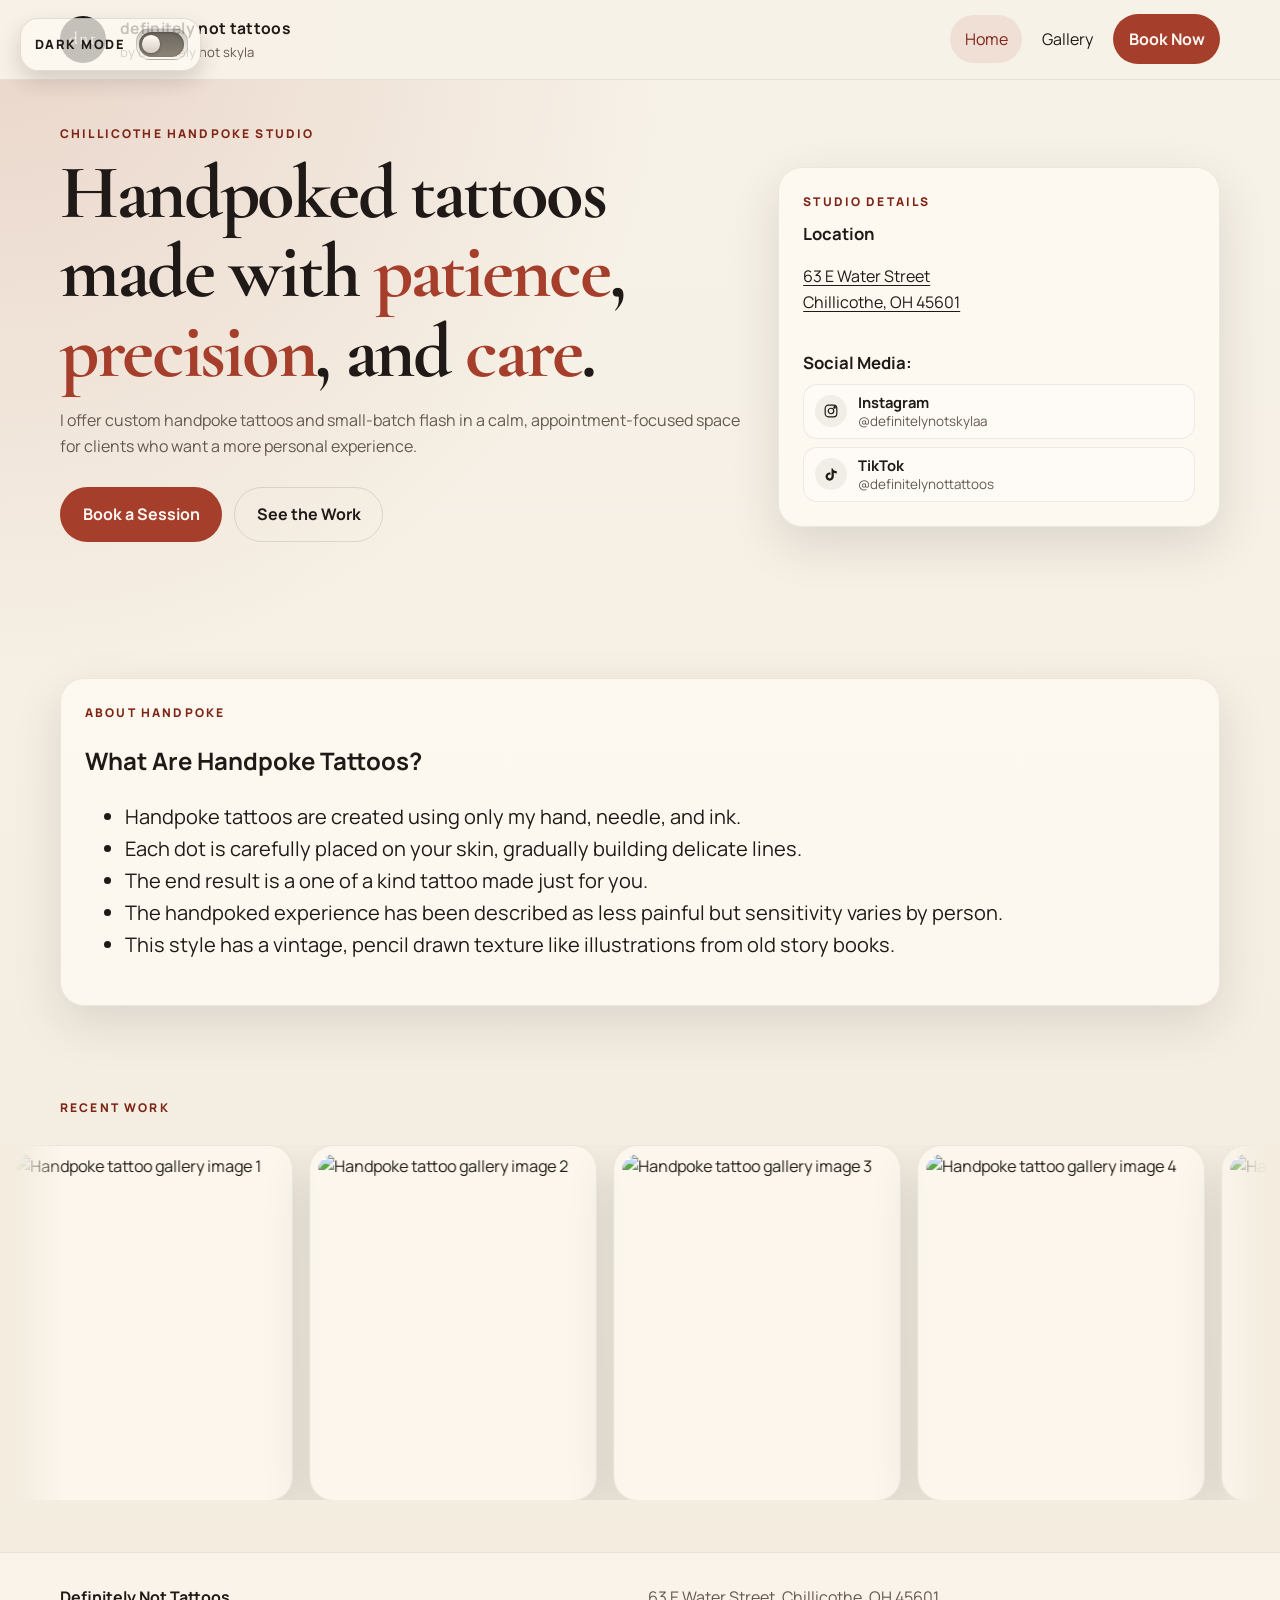
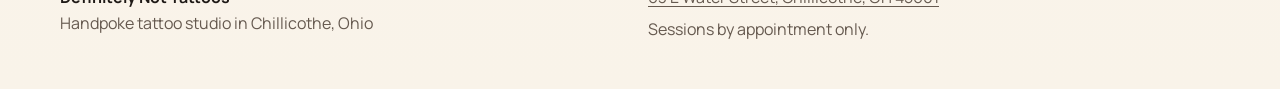
==== index.html @ 895e265e "final perform fixt" ====
<!DOCTYPE html>
<html lang="en">
<head>
  <meta charset="UTF-8">
  <meta name="viewport" content="width=device-width, initial-scale=1.0">
  <title>Definitely Not Tattoos</title>
  <meta
    name="description"
    content="tmp is a handpoke tattoo studio offering intentional custom work and a calm, private experience in Brooklyn, New York."
  >
  <link
    rel="icon"
    href="data:image/svg+xml,%3Csvg xmlns='http://www.w3.org/2000/svg' viewBox='0 0 64 64'%3E%3Crect width='64' height='64' rx='16' fill='%231f1a17'/%3E%3Ctext x='32' y='39' text-anchor='middle' font-family='Arial, sans-serif' font-size='24' font-weight='700' fill='%23fff8f3'%3Ednt%3C/text%3E%3C/svg%3E"
  >
  <link rel="preconnect" href="https://fonts.googleapis.com">
  <link rel="preconnect" href="https://fonts.gstatic.com" crossorigin>
  <link
    href="https://fonts.googleapis.com/css2?family=Caveat:wght@600;700&family=Cormorant+Garamond:wght@500;600;700&family=Manrope:wght@400;500;600;700;800&display=swap"
    rel="stylesheet"
  >
  <link rel="stylesheet" href="styles.css">
</head>
<body data-page="home">
  <button
    class="mode-toggle silly-corner-toggle"
    type="button"
    aria-pressed="false"
    aria-label="Toggle silly mode"
    data-silly-toggle
  >
    <span class="switch-label">Dark Mode</span>
    <span class="switch-plate" aria-hidden="true">
      <span class="switch-track">
        <span class="switch-knob"></span>
      </span>
    </span>
  </button>
  <a class="key-unlock-button" href="truth.html" data-key-unlock>Learn The Truth</a>
  <header class="site-header">
    <div class="container topbar">
      <a class="brand" href="index.html" aria-label="tmp home">
        <span class="brand-mark">dnt</span>
        <span class="brand-text">
          <strong>definitely not tattoos</strong>
          <span>by definitely not skyla</span>
        </span>
      </a>
      <button class="nav-toggle" type="button" aria-expanded="false" aria-controls="site-nav">
        <span></span>
        <span></span>
        <span></span>
        <span class="sr-only">Toggle navigation</span>
      </button>
      <nav class="site-nav" id="site-nav" aria-label="Primary navigation">
        <a href="index.html">Home</a>
        <a href="gallery.html">Gallery</a>
        <a class="button button-small" href="contact.html">Book Now</a>
      </nav>
    </div>
  </header>

  <main>
    <div class="owl-stack">
      <a class="owl-secret-button" href="secret.html">./secret</a>
      <button class="owl-dragger" type="button" data-owl-dragger aria-label="Drag owl away">
        <span class="owl-image" aria-hidden="true"></span>
      </button>
    </div>

    <div class="silly-skyline" aria-hidden="true" data-pause-when-hidden>
      <span class="sticker sticker-flower">🌼</span>
      <span class="sticker sticker-ufo">
        <img class="sticker-ufo-image" data-src="sprites/ufo.webp" alt="">
      </span>
      <span class="sticker sticker-star">★</span>
      <span class="sticker sticker-heart">♥</span>
      <span class="sticker sticker-sparkle">✦</span>
      <span class="fox-walker" aria-hidden="true"></span>
    </div>

    <section class="hero">
      <div class="container hero-grid">
        <div class="hero-copy reveal">
          <p class="eyebrow">Chillicothe Handpoke Studio</p>
          <h1 class="hero-heading">
            <span class="hero-heading-text">Handpoked tattoos made with <span class="accent-text">patience</span>, <span class="accent-text">precision</span>, and <span class="accent-text">care</span>.</span>
            <span class="hero-heading-dark-image" aria-hidden="true">
              <img data-dark-hero-heading data-src="drawings/WhiteText1.png" alt="">
            </span>
          </h1>
          <p class="hero-text">
            I offer custom handpoke tattoos and small-batch flash in a calm,
            appointment-focused space for clients who want a more personal experience.
          </p>
          <div class="hero-actions">
            <a class="button" href="contact.html">Book a Session</a>
            <a class="button button-secondary" href="gallery.html">See the Work</a>
          </div>
        </div>
        <div class="hero-card reveal">
          <div class="feature-panel">
            <p class="panel-label">Studio Details</p>
            <div class="info-stack">
              <div>
                <h2>Location</h2>
                <p>
                  <a
                    class="contact-link"
                    href="https://maps.apple.com/?q=63%20E%20Water%20Street%2C%20Chillicothe%2C%20OH%2045601"
                    target="_blank"
                    rel="noreferrer"
                    aria-label="Open studio address in maps"
                  >
                    63 E Water Street<br>Chillicothe, OH 45601
                  </a>
                </p>
              </div>
              <div>
                <h2>Social Media:</h2>
                <div class="social-list">
                  <a
                    class="social-link"
                    href="https://www.instagram.com/definitelynotskylaa/"
                    target="_blank"
                    rel="noreferrer"
                    aria-label="Visit @definitelynotskylaa on Instagram"
                  >
                    <span class="social-icon" aria-hidden="true">
                      <svg viewBox="0 0 24 24" focusable="false">
                        <rect x="3.25" y="3.25" width="17.5" height="17.5" rx="5"></rect>
                        <circle cx="12" cy="12" r="4.1"></circle>
                        <circle cx="17.4" cy="6.6" r="1.1"></circle>
                      </svg>
                    </span>
                    <span class="social-copy">
                      <strong>Instagram</strong>
                      <span>@definitelynotskylaa</span>
                    </span>
                  </a>
                  <a
                    class="social-link"
                    href="https://www.tiktok.com/@definitelynottattoos"
                    target="_blank"
                    rel="noreferrer"
                    aria-label="Visit @definitelynotskylaa on TikTok"
                  >
                    <span class="social-icon" aria-hidden="true">
                      <svg viewBox="0 0 24 24" focusable="false">
                        <path fill="currentColor" stroke="none" d="M14.2 3.5c.5 1.7 1.7 3.1 3.4 3.8 1 .4 2 .6 3 .6v3.3c-1.5 0-3-.3-4.4-.9v5.5c0 3.4-2.7 6.2-6.2 6.2S3.8 19.2 3.8 15.8s2.8-6.2 6.2-6.2c.4 0 .8 0 1.2.1v3.4c-.4-.2-.8-.2-1.2-.2-1.5 0-2.8 1.3-2.8 2.9s1.2 2.8 2.8 2.8 2.8-1.2 2.8-2.8V3.5z"></path>
                      </svg>
                    </span>
                    <span class="social-copy">
                      <strong>TikTok</strong>
                      <span>@definitelynottattoos</span>
                    </span>
                  </a>
                </div>
              </div>
            </div>
          </div>
        </div>
      </div>
    </section>

    <section class="hero">
      <div class="container reveal">
        <div class="feature-panel">
          <p class="panel-label">About Handpoke</p>
          <h2>What Are Handpoke Tattoos?</h2>
          <ul style="font-size: 20px">
            <li>Handpoke tattoos are created using only my hand, needle, and ink.</li>
            <li>Each dot is carefully placed on your skin, gradually building delicate lines.</li>
            <li>The end result is a one of a kind tattoo made just for you.</li>
            <li>The handpoked experience has been described as less painful but sensitivity varies by person.</li>
            <li>This style has a vintage, pencil drawn texture like illustrations from old story books.</li>
          </ul>
        </div>
      </div>
    </section>

    <section class="section scroll-gallery-section">
      <div class="container reveal">
        <p class="eyebrow">Recent Work</p>
        
      </div>
      <div class="scroll-gallery" aria-label="Scrolling tattoo gallery">
        <div class="scroll-gallery-track" data-scroll-gallery></div>
      </div>
    </section>
  </main>

  <footer class="site-footer">
    <div class="container footer-grid">
      <div>
        <strong>Definitely Not Tattoos</strong>
        <p>Handpoke tattoo studio in Chillicothe, Ohio</p>
      </div>
      <div>
        <p>
          <a
            class="contact-link"
            href="https://maps.apple.com/?q=63%20E%20Water%20Street%2C%20Chillicothe%2C%20OH%2045601"
            target="_blank"
            rel="noreferrer"
            aria-label="Open studio address in maps"
          >
            63 E Water Street, Chillicothe, OH 45601
          </a>
        </p>
        <p>Sessions by appointment only.</p>
      </div>
    </div>
  </footer>

  <script src="scripts.js"></script>
</body>
</html>
---- styles.css ----
:root {
  --bg: #f5efe4;
  --surface: #fffaf2;
  --surface-strong: #151515;
  --surface-soft: #e7ded0;
  --text: #1f1a17;
  --muted: #65594f;
  --line: rgba(31, 26, 23, 0.12);
  --accent: #a53e2b;
  --accent-deep: #7e2516;
  --highlight: #d7b17f;
  --shadow: 0 18px 50px rgba(31, 26, 23, 0.12);
  --radius: 24px;
  --radius-sm: 16px;
  --max-width: 1160px;
  --silly-bg: #120f1f;
  --silly-bg-alt: #22153a;
  --silly-panel: #1b1730;
  --silly-ink: #efe7ff;
  --silly-hot-pink: #d96cff;
  --silly-lime: #86c95d;
  --silly-aqua: #68d4ff;
  --silly-yellow: #d5bb62;
}

*,
*::before,
*::after {
  box-sizing: border-box;
}

html {
  scroll-behavior: smooth;
}

body {
  margin: 0;
  font-family: "Manrope", sans-serif;
  background:
    radial-gradient(circle at top left, rgba(165, 62, 43, 0.16), transparent 32%),
    linear-gradient(180deg, #f7f2e8 0%, #f3ecdf 100%);
  color: var(--text);
  line-height: 1.6;
}

.img-wrapper {
  position: absolute;
  inset: 0;
  pointer-events: none;
  z-index: 1;
}

.flexible-image {
  position: absolute;
  display: block;
  width: auto;
  max-width: none;
  height: auto;
  background: transparent;
  filter: drop-shadow(0 12px 18px rgba(31, 26, 23, 0.16));
  opacity: 0.92;
}

.img-float-1 {
  top: 6rem;
  left: 60.5%;
  width: 7rem;
  transform: rotate(-9deg);
}

.img-float-2 {
  top: 22rem;
  right: 4%;
  width: 5.8rem;
  transform: rotate(8deg);
}

.img-float-3 {
  top: 3rem;
  left: 4%;
  width: 7.8rem;
  transform: rotate(-6deg);
}

.img-float-4 {
  top: 48rem;
  right: 6%;
  width: 6.8rem;
  border-radius: 18px;
  transform: rotate(7deg);
}


.img-float-6 {
  top: 82rem;
  right: 5%;
  width: 7.2rem;
  border-radius: 18px;
  transform: rotate(5deg);
}

.img-float-7 {
  top: 53rem;
  left: max(0.5rem, calc(50% - 48rem));
  width: 14rem;
  transform: rotate(1deg);
  transform-origin: bottom left;
  z-index: 2;
}
img {
  display: block;
  max-width: 100%;
}

a {
  color: inherit;
  text-decoration: none;
}

button,
input,
select,
textarea {
  font: inherit;
}

.container {
  width: min(calc(100% - 2rem), var(--max-width));
  margin: 0 auto;
}

.sr-only {
  position: absolute;
  width: 1px;
  height: 1px;
  padding: 0;
  margin: -1px;
  overflow: hidden;
  clip: rect(0, 0, 0, 0);
  white-space: nowrap;
  border: 0;
}

.site-header {
  position: sticky;
  top: 0;
  z-index: 20;
  background: rgba(247, 242, 232, 0.97);
  border-bottom: 1px solid rgba(31, 26, 23, 0.08);
}

.topbar {
  display: flex;
  align-items: center;
  justify-content: space-between;
  gap: 1rem;
  padding: 0.9rem 0;
}

.brand {
  display: inline-flex;
  align-items: center;
  gap: 0.85rem;
  min-width: 0;
}

.brand-mark {
  display: grid;
  place-items: center;
  width: 2.9rem;
  height: 2.9rem;
  border-radius: 50%;
  background: var(--surface-strong);
  color: #f7f2e8;
  font-family: "Cormorant Garamond", serif;
  font-size: 1.1rem;
  letter-spacing: 0.08em;
}

.brand-text {
  display: grid;
  gap: 0.1rem;
}

.brand-text strong {
  font-size: 0.98rem;
  letter-spacing: 0.02em;
}

.brand-text span {
  color: var(--muted);
  font-size: 0.82rem;
}

.nav-toggle {
  display: inline-flex;
  flex-direction: column;
  justify-content: center;
  gap: 0.3rem;
  width: 3rem;
  height: 3rem;
  border: 0;
  background: transparent;
  padding: 0.5rem;
}

.nav-toggle span:not(.sr-only) {
  width: 100%;
  height: 2px;
  background: var(--text);
  border-radius: 999px;
  transition: transform 0.2s ease, opacity 0.2s ease;
}

.site-nav {
  position: absolute;
  top: calc(100% + 0.75rem);
  left: 1rem;
  right: 1rem;
  display: grid;
  gap: 0.4rem;
  padding: 1rem;
  background: rgba(255, 250, 242, 0.98);
  border: 1px solid var(--line);
  border-radius: 22px;
  box-shadow: var(--shadow);
  opacity: 0;
  pointer-events: none;
  transform: translateY(-0.5rem);
  transition: opacity 0.25s ease, transform 0.25s ease;
}

.site-nav a {
  padding: 0.7rem 0.9rem;
  border-radius: 999px;
}

.mode-toggle {
  display: inline-flex;
  align-items: center;
  justify-content: space-between;
  min-height: 2.75rem;
  gap: 0.65rem;
  padding: 0.6rem 0.75rem 0.6rem 0.85rem;
  border: 1px solid var(--line);
  border-radius: 18px;
  background: rgba(255, 250, 242, 0.75);
  color: var(--text);
  font-weight: 800;
  cursor: pointer;
  transition: transform 0.2s ease, background 0.2s ease, border-color 0.2s ease;
}

.silly-corner-toggle {
  position: fixed;
  top: 1rem;
  left: 1rem;
  z-index: 35;
  min-height: 3rem;
  min-width: 8.25rem;
  box-shadow: 0 10px 22px rgba(31, 26, 23, 0.16);
}

.key-unlock-button {
  position: fixed;
  top: 50%;
  left: 50%;
  z-index: 34;
  display: none;
  align-items: center;
  justify-content: center;
  min-width: 14rem;
  min-height: 3.25rem;
  padding: 0.9rem 1.4rem;
  border: 1px solid rgba(239, 231, 255, 0.22);
  border-radius: 999px;
  background: linear-gradient(180deg, rgba(11, 10, 21, 0.96), rgba(31, 23, 52, 0.98));
  color: #f1e8ff;
  font-family: "Share Tech Mono", monospace;
  font-size: 0.92rem;
  letter-spacing: 0.08em;
  text-transform: uppercase;
  transform: translate(-50%, -50%);
  box-shadow: 0 16px 42px rgba(0, 0, 0, 0.45);
}

.key-unlock-button.is-visible {
  display: inline-flex;
}

.switch-label {
  font-size: 0.8rem;
  letter-spacing: 0.12em;
  text-transform: uppercase;
}

.switch-plate {
  display: inline-flex;
  align-items: center;
  justify-content: center;
  padding: 0.16rem;
  border-radius: 14px;
  background: linear-gradient(180deg, rgba(24, 24, 24, 0.24), rgba(255, 255, 255, 0.35));
  border: 1px solid rgba(31, 26, 23, 0.14);
}

.switch-track {
  position: relative;
  display: inline-flex;
  align-items: center;
  width: 2.8rem;
  height: 1.55rem;
  padding: 0.18rem;
  border-radius: 999px;
  background: linear-gradient(180deg, #6d675f, #8c8377);
  box-shadow: inset 0 1px 3px rgba(0, 0, 0, 0.28);
}

.switch-knob {
  width: 1.1rem;
  height: 1.1rem;
  border-radius: 50%;
  background: linear-gradient(180deg, #fffaf5, #d6cec3);
  box-shadow: 0 1px 3px rgba(0, 0, 0, 0.3);
  transform: translateX(0);
  transition: transform 0.2s ease, background 0.2s ease;
}

.mode-toggle.is-active .switch-track {
  background: linear-gradient(180deg, #8b603f, #d58a4a);
}

.mode-toggle.is-active .switch-knob {
  transform: translateX(1.23rem);
  background: linear-gradient(180deg, #fff7d9, #f0cf84);
}

.mode-toggle:hover,
.mode-toggle:focus-visible,
.mode-toggle.is-active {
  background: rgba(165, 62, 43, 0.12);
  border-color: rgba(165, 62, 43, 0.28);
  transform: translateY(-1px);
}

.site-nav a:hover,
.site-nav a:focus-visible,
.site-nav a.active {
  background: rgba(165, 62, 43, 0.1);
  color: var(--accent-deep);
}

.site-nav.is-open {
  opacity: 1;
  pointer-events: auto;
  transform: translateY(0);
}

.button {
  display: inline-flex;
  align-items: center;
  justify-content: center;
  min-height: 3rem;
  padding: 0.85rem 1.35rem;
  border: 1px solid transparent;
  border-radius: 999px;
  background: var(--accent);
  color: #fff8f3;
  font-weight: 700;
  transition: transform 0.2s ease, background 0.2s ease, border-color 0.2s ease;
}

.button:hover,
.button:focus-visible {
  transform: translateY(-1px);
  background: var(--accent-deep);
}

.button-small {
  min-height: 2.75rem;
  padding-inline: 1.1rem;
}

.button-secondary {
  border-color: var(--line);
  background: transparent;
  color: var(--text);
}

.button-secondary:hover,
.button-secondary:focus-visible {
  background: rgba(31, 26, 23, 0.06);
}

.hero,
.page-hero {
  padding: 4.5rem 0 3rem;
}

body[data-page="home"] .hero {
  padding-top: 2.75rem;
}

.silly-skyline {
  display: none;
}

.owl-stack {
  display: none;
}

.hero-grid {
  display: grid;
  gap: 1.5rem;
}

.hero-copy h1,
.page-hero h1 {
  margin: 0;
  font-family: "Cormorant Garamond", serif;
  font-size: clamp(2.4rem, 8vw, 4.8rem);
  line-height: 0.95;
  letter-spacing: -0.03em;
}

.hero-copy h1 {
  max-width: 20ch;
  line-height: 1.04;
}

.hero-heading-dark-image {
  display: none;
}

.hero-text,
.lead {
  color: var(--muted);
  font-size: 1rem;
}

.eyebrow,
.panel-label,
.artist-tag,
.meta-label {
  margin: 0 0 0.6rem;
  color: var(--accent-deep);
  text-transform: uppercase;
  letter-spacing: 0.18em;
  font-size: 0.75rem;
  font-weight: 800;
}

.accent-text {
  color: var(--accent);
}

.hero-actions {
  display: flex;
  flex-direction: column;
  gap: 0.75rem;
  margin: 1.75rem 0;
}

.feature-panel,
.gallery-card,
.info-card,
.form-shell {
  background: rgba(255, 250, 242, 0.82);
  border: 1px solid rgba(31, 26, 23, 0.08);
  border-radius: var(--radius);
  box-shadow: var(--shadow);
}

.feature-panel {
  padding: 1.5rem;
}

.info-stack {
  display: grid;
  gap: 1.2rem;
}

.contact-link {
  text-decoration: underline;
  text-decoration-thickness: 1px;
  text-underline-offset: 0.16em;
  transition: color 0.2s ease, opacity 0.2s ease;
}

.contact-link:hover,
.contact-link:focus-visible {
  color: var(--accent-deep);
}

.info-stack h2,
.gallery-card h3 {
  margin: 0 0 0.3rem;
  font-size: 1.05rem;
}

.section {
  padding: 1.75rem 0 3.25rem;
}

.gallery-grid {
  display: grid;
  gap: 1rem;
}

.gallery-card,
.info-card {
  padding: 1.35rem;
}

.scroll-gallery-section {
  overflow: hidden;
}

.scroll-gallery {
  position: relative;
  margin-top: 1.75rem;
  overflow: hidden;
  padding-inline: 4rem;
}

.scroll-gallery::before,
.scroll-gallery::after {
  content: "";
  position: absolute;
  top: 0;
  bottom: 0;
  width: 4rem;
  z-index: 2;
  pointer-events: none;
}

.scroll-gallery::before {
  left: 0;
  background: linear-gradient(90deg, #f3ecdf 18%, rgba(243, 236, 223, 0.92) 34%, transparent 100%);
}

.scroll-gallery::after {
  right: 0;
  background: linear-gradient(270deg, #f3ecdf 18%, rgba(243, 236, 223, 0.92) 34%, transparent 100%);
}

.scroll-gallery-track {
  display: flex;
  gap: 1rem;
  width: max-content;
  align-items: stretch;
}

.scroll-gallery-track.is-animating {
  will-change: transform;
}

.owl-stack {
  position: absolute;
  top: 8.5rem;
  right: 1.25rem;
  width: 8.5rem;
  height: 8.5rem;
  z-index: 5;
}

.owl-secret-button,
.owl-dragger {
  position: absolute;
  inset: 0;
  margin: auto;
}

.owl-secret-button {
  display: inline-flex;
  align-items: center;
  justify-content: center;
  width: 4.5rem;
  height: 4.5rem;
  border: 1px solid rgba(239, 231, 255, 0.18);
  border-radius: 50%;
  background: linear-gradient(180deg, rgba(49, 35, 78, 0.96), rgba(28, 20, 46, 0.98));
  color: rgba(239, 231, 255, 0.92);
  font-family: "Caveat", cursive;
  font-size: 1.5rem;
  box-shadow: 0 10px 30px rgba(0, 0, 0, 0.32);
}

.owl-secret-button:hover,
.owl-secret-button:focus-visible {
  transform: translateY(-1px);
}

.owl-dragger {
  width: 7rem;
  height: 7rem;
  border: 0;
  background: transparent;
  padding: 0;
  cursor: grab;
  touch-action: none;
}

.owl-dragger.is-dragging {
  cursor: grabbing;
}

.owl-image {
  display: block;
  width: 100%;
  height: 100%;
  border-radius: 50%;
  background-image: url("sprites/owl.png");
  background-size: contain;
  background-position: center;
  background-repeat: no-repeat;
  filter: drop-shadow(0 14px 18px rgba(0, 0, 0, 0.42));
}

.scroll-gallery-card {
  flex: 0 0 15.5rem;
  padding: 0.5rem;
  border-radius: var(--radius);
  background: rgba(255, 250, 242, 0.72);
  border: 1px solid rgba(31, 26, 23, 0.08);
  box-shadow: var(--shadow);
}

.scroll-gallery-image {
  display: block;
  width: 100%;
  aspect-ratio: 4 / 5;
  border-radius: calc(var(--radius) - 8px);
  object-fit: cover;
}


.site-footer {
  padding: 2rem 0 2.5rem;
  border-top: 1px solid rgba(31, 26, 23, 0.08);
  background: rgba(255, 250, 242, 0.55);
}

.footer-grid {
  display: grid;
  gap: 1rem;
}

.footer-grid p,
.footer-grid a {
  margin: 0 0 0.4rem;
  color: var(--muted);
}

.page-hero .lead {
  max-width: 58ch;
}

body[data-page="contact"] .page-hero {
  padding-top: 2.5rem;
  padding-bottom: 1.75rem;
}

body[data-page="gallery"] .page-hero {
  padding-bottom: 1.5rem;
}

body[data-page="gallery"] main {
  position: relative;
  overflow: hidden;
}

body[data-page="gallery"] .page-hero,
body[data-page="gallery"] .section,
body[data-page="gallery"] .site-footer {
  position: relative;
  z-index: 2;
}

body[data-page="gallery"] .section {
  padding-top: 0.5rem;
}

.gallery-planet-orbit {
  position: absolute;
  top: 7rem;
  left: 50%;
  width: 140vw;
  max-width: 104rem;
  height: 94rem;
  transform: translateX(-50%);
  pointer-events: none;
  z-index: 0;
  display: none;
  animation: gallery-planet-orbit-spin 39s linear infinite;
}

.gallery-planet {
  position: absolute;
  top: 50%;
  left: 100%;
  width: 6rem;
  height: 6rem;
  transform: translate(-50%, -50%);
  filter: drop-shadow(0 14px 20px rgba(31, 26, 23, 0.18));
}

.gallery-planet img {
  display: block;
  width: 100%;
  height: 100%;
  object-fit: contain;
  animation: gallery-planet-counter-spin 39s linear infinite;
}

.gallery-toolbar {
  display: flex;
  flex-wrap: wrap;
  gap: 0.75rem;
  margin-bottom: 1.25rem;
}

.filter-chip-launch {
  display: none;
}

.nuke-terminal {
  position: fixed;
  inset: 0;
  z-index: 62;
  display: grid;
  place-items: center;
  padding: 1.25rem;
  background: rgba(7, 10, 14, 0.6);
}

.nuke-terminal-panel {
  width: min(32rem, 100%);
  padding: 1rem;
  border: 1px solid rgba(140, 255, 171, 0.24);
  border-radius: 18px;
  background: linear-gradient(180deg, rgba(8, 15, 12, 0.98), rgba(13, 25, 19, 0.98));
  box-shadow: 0 18px 48px rgba(0, 0, 0, 0.42);
}

.nuke-terminal-heading {
  margin: 0 0 0.8rem;
  color: #9bf7b3;
  font-family: "Share Tech Mono", monospace;
  font-size: 0.95rem;
  letter-spacing: 0.06em;
  text-transform: uppercase;
}

.nuke-terminal-screen {
  min-height: 8.5rem;
  margin: 0;
  padding: 0.9rem;
  border-radius: 14px;
  background: rgba(0, 0, 0, 0.34);
  color: #8fffac;
  font-family: "Share Tech Mono", monospace;
  font-size: 0.92rem;
  line-height: 1.5;
  white-space: pre-wrap;
}

.nuke-confirm {
  display: grid;
  gap: 0.55rem;
  margin-top: 0.9rem;
}

.nuke-confirm-label {
  font-weight: 700;
}

.nuke-confirm-row {
  display: flex;
  flex-wrap: wrap;
  gap: 0.75rem;
}

.nuke-confirm-input {
  flex: 1 1 12rem;
  min-height: 2.8rem;
  padding: 0.8rem 0.95rem;
  border: 1px solid rgba(31, 26, 23, 0.16);
  border-radius: 14px;
  background: rgba(255, 255, 255, 0.82);
  color: var(--text);
  font: inherit;
}

.nuke-status {
  margin: 0.85rem 0 0;
  color: rgba(220, 245, 226, 0.76);
}

.nuke-terminal-close {
  margin-top: 0.85rem;
  border: 1px solid rgba(140, 255, 171, 0.22);
  border-radius: 999px;
  background: rgba(143, 255, 172, 0.08);
  color: #c4ffd0;
  font: inherit;
  font-weight: 700;
  padding: 0.6rem 0.95rem;
}

.gallery-card.is-destroying {
  pointer-events: none;
  animation: gallery-card-collapse 0.7s ease forwards;
}

.gallery-card.is-destroyed {
  display: none;
}

.missile-trail {
  position: fixed;
  top: 0;
  left: 0;
  width: 3.75rem;
  height: 1rem;
  pointer-events: none;
  z-index: 60;
  transform-origin: center;
  transition:
    left 4.2s linear,
    top 4.2s linear,
    transform 4.2s linear;
}

.missile-trail::before {
  content: "";
  position: absolute;
  inset: 0 auto 0.22rem 0;
  width: 2.25rem;
  border-radius: 999px;
  background: linear-gradient(90deg, #70757d, #c7cad1);
  box-shadow: 0 0 0 1px rgba(31, 26, 23, 0.08);
}

.missile-trail::after {
  content: "";
  position: absolute;
  top: 0.16rem;
  left: 2rem;
  width: 1.7rem;
  height: 0.6rem;
  border-radius: 999px 0.7rem 0.7rem 999px;
  background: linear-gradient(90deg, rgba(255, 214, 128, 0.1), rgba(255, 120, 77, 0.95));
  filter: blur(0.4px);
}

.missile-trail span {
  position: absolute;
  left: -1.8rem;
  top: 0.25rem;
  width: 2rem;
  height: 0.35rem;
  border-radius: 999px;
  background: linear-gradient(90deg, rgba(255, 214, 128, 0), rgba(255, 214, 128, 0.75));
  filter: blur(1px);
}

.explosion-burst {
  position: fixed;
  top: 0;
  left: 0;
  width: 16rem;
  height: 16rem;
  pointer-events: none;
  z-index: 61;
  border-radius: 50%;
  background:
    radial-gradient(circle, rgba(255, 244, 202, 0.96) 0%, rgba(255, 176, 87, 0.88) 28%, rgba(230, 77, 38, 0.68) 52%, rgba(230, 77, 38, 0) 74%);
  transform: translate(-50%, -50%) scale(0.3);
  animation: explosion-bloom 3s ease-out forwards;
}

.explosion-burst::after {
  content: "";
  position: absolute;
  inset: 20%;
  border-radius: 50%;
  border: 2px solid rgba(255, 246, 217, 0.68);
  animation: explosion-ring 3s ease-out forwards;
}

.filter-chip {
  padding: 0.75rem 1rem;
  border: 1px solid var(--line);
  border-radius: 999px;
  background: rgba(255, 250, 242, 0.75);
  font-weight: 700;
  color: var(--muted);
}

.filter-chip.active {
  background: var(--surface-strong);
  color: #f7f2e8;
  border-color: var(--surface-strong);
}

.gallery-card {
  overflow: hidden;
}

.gallery-art {
  aspect-ratio: 4 / 5;
  border-radius: calc(var(--radius) - 6px);
  margin-bottom: 1rem;
  background-image: var(--gallery-overlay), var(--gallery-image, none);
  background-size: cover;
  background-position: center;
}

.art-1 {
  --gallery-overlay: linear-gradient(160deg, rgba(14, 14, 14, 0.3), rgba(165, 62, 43, 0.15));
}

.art-2 {
  --gallery-overlay: linear-gradient(160deg, rgba(14, 14, 14, 0.2), rgba(215, 177, 127, 0.18));
}

.art-3 {
  --gallery-overlay: linear-gradient(160deg, rgba(14, 14, 14, 0.2), rgba(165, 62, 43, 0.18));
}

.art-4 {
  --gallery-overlay: linear-gradient(160deg, rgba(14, 14, 14, 0.18), rgba(215, 177, 127, 0.12));
}

.art-5 {
  --gallery-overlay: linear-gradient(160deg, rgba(14, 14, 14, 0.18), rgba(165, 62, 43, 0.12));
}

.art-6 {
  --gallery-overlay: linear-gradient(160deg, rgba(14, 14, 14, 0.24), rgba(215, 177, 127, 0.2));
}

.art-7 {
  --gallery-overlay: linear-gradient(160deg, rgba(14, 14, 14, 0.24), rgba(215, 177, 127, 0.2));
}

.art-8 {
  --gallery-overlay: linear-gradient(160deg, rgba(14, 14, 14, 0.24), rgba(215, 177, 127, 0.2));
}

.gallery-card p,
.info-card p,
.form-shell p,
.field-note,
.faq-list li {
  color: var(--muted);
}

.contact-form-column {
  display: grid;
  gap: 1.5rem;
}

.contact-form-column {
  width: 100%;
  max-width: 44rem;
  margin: 0 auto;
}

.social-list {
  display: grid;
  gap: 0.55rem;
  margin-top: 0.45rem;
}

.social-link {
  display: grid;
  grid-template-columns: auto 1fr;
  gap: 0.65rem;
  align-items: center;
  padding: 0.55rem 0.7rem;
  border: 1px solid rgba(31, 26, 23, 0.08);
  border-radius: 14px;
  background: rgba(255, 255, 255, 0.42);
  color: var(--text);
  text-decoration: none;
  transition: transform 0.2s ease, border-color 0.2s ease, background 0.2s ease;
}

.social-link:hover,
.social-link:focus-visible {
  transform: translateY(-1px);
  border-color: rgba(165, 122, 70, 0.35);
  background: rgba(255, 250, 242, 0.88);
}

.social-icon {
  display: inline-flex;
  align-items: center;
  justify-content: center;
  width: 2rem;
  height: 2rem;
  border-radius: 999px;
  background: rgba(31, 26, 23, 0.06);
  color: var(--text);
  flex-shrink: 0;
}

.social-icon svg {
  width: 1rem;
  height: 1rem;
}

.social-icon rect,
.social-icon circle {
  fill: none;
  stroke: currentColor;
  stroke-width: 1.8;
}

.social-copy {
  display: grid;
  gap: 0.05rem;
  min-width: 0;
}

.social-copy strong {
  font-size: 0.92rem;
  line-height: 1.2;
}

.social-copy span {
  color: var(--muted);
  font-size: 0.84rem;
  line-height: 1.2;
  overflow-wrap: anywhere;
}

.form-shell {
  padding: 1.5rem;
}

#booking {
  scroll-margin-top: 0.1rem;
}

.booking-notes-card {
  margin: 0 auto 2rem;
  width: 100%;
}

.form-grid {
  display: grid;
  gap: 1rem;
}

.form-row {
  display: grid;
  gap: 0.45rem;
}

.form-row label {
  font-weight: 700;
}

.form-row input,
.form-row select,
.form-row textarea {
  width: 100%;
  padding: 0.9rem 1rem;
  border: 1px solid rgba(31, 26, 23, 0.16);
  border-radius: 18px;
  background: rgba(255, 255, 255, 0.75);
  color: var(--text);
}

.form-row textarea {
  resize: vertical;
  min-height: 9rem;
}

.field-note,
.form-status {
  margin: 0;
  font-size: 0.92rem;
}

.form-status {
  min-height: 1.4rem;
  color: var(--accent-deep);
  font-weight: 700;
}

.faq-list {
  padding-left: 1.15rem;
}

.reveal {
  opacity: 0;
  transform: translateY(18px);
  transition: opacity 0.55s ease, transform 0.55s ease;
}

.reveal.is-visible {
  opacity: 1;
  transform: translateY(0);
}

[data-pause-when-hidden].is-offscreen,
[data-pause-when-hidden].is-offscreen *,
[data-pause-when-hidden].is-page-hidden,
[data-pause-when-hidden].is-page-hidden * {
  animation-play-state: paused;
}

body[data-page="home"].silly-mode {
  background:
    radial-gradient(circle at 18% 12%, rgba(217, 108, 255, 0.22), transparent 18%),
    radial-gradient(circle at 82% 10%, rgba(104, 212, 255, 0.18), transparent 18%),
    radial-gradient(circle at 50% 100%, rgba(134, 201, 93, 0.12), transparent 22%),
    linear-gradient(180deg, var(--silly-bg) 0%, var(--silly-bg-alt) 100%);
  color: var(--silly-ink);
  cursor: default;
}

body[data-page="home"].silly-mode .site-header {
  background: rgba(13, 10, 24, 0.9);
  border-bottom: 1px solid rgba(239, 231, 255, 0.14);
  box-shadow: 0 8px 24px rgba(0, 0, 0, 0.34);
}

body[data-page="home"].silly-mode .brand-mark {
  background:
    linear-gradient(135deg, #68d4ff, #d96cff 55%, #ffd680);
  color: #160f1f;
  font-family: "Cormorant Garamond", serif;
  font-size: 1.1rem;
  letter-spacing: 0.08em;
  border: 2px solid rgba(255, 255, 255, 0.16);
  box-shadow: 0 0 0 4px rgba(104, 212, 255, 0.12);
}

body[data-page="home"].silly-mode .brand-text strong {
  font-family: inherit;
  font-size: 0.98rem;
  color: #fff4ff;
}

body[data-page="home"].silly-mode .brand-text span,
body[data-page="home"].silly-mode .hero-text,
body[data-page="home"].silly-mode .footer-grid p {
  color: rgba(239, 231, 255, 0.76);
}

body[data-page="home"].silly-mode .site-nav {
  background:
    linear-gradient(135deg, rgba(27, 23, 48, 0.98), rgba(17, 15, 31, 0.98));
  border: 1px solid rgba(239, 231, 255, 0.12);
}

body[data-page="home"].silly-mode .site-nav a:hover,
body[data-page="home"].silly-mode .site-nav a:focus-visible,
body[data-page="home"].silly-mode .site-nav a.active,
body[data-page="home"].silly-mode .mode-toggle,
body[data-page="home"].silly-mode .mode-toggle.is-active {
  color: var(--silly-ink);
}

body[data-page="home"].silly-mode .mode-toggle {
  background: linear-gradient(135deg, rgba(28, 22, 48, 0.98), rgba(51, 33, 73, 0.98));
  border: 1px dashed rgba(217, 108, 255, 0.45);
  box-shadow: 0 0 0 1px rgba(104, 212, 255, 0.16), 0 8px 18px rgba(0, 0, 0, 0.38);
}

body[data-page="home"].silly-mode .key-unlock-button {
  border-color: rgba(213, 187, 98, 0.28);
  color: #fff6d8;
}

body[data-page="home"].silly-mode .switch-label {
  color: #f1e8ff;
}

body[data-page="home"].silly-mode .switch-plate {
  background: linear-gradient(180deg, rgba(8, 8, 18, 0.9), rgba(48, 31, 69, 0.8));
  border-color: rgba(217, 108, 255, 0.22);
}

body[data-page="home"].silly-mode .switch-track {
  background: linear-gradient(180deg, #1a1725, #2a2237);
}

body[data-page="home"].silly-mode .mode-toggle.is-active .switch-track {
  background: linear-gradient(180deg, #4c3057, #8a4d73);
}

body[data-page="home"].silly-mode .switch-knob {
  background: linear-gradient(180deg, #f0e8ff, #bfb0d6);
}

body[data-page="home"].silly-mode .mode-toggle.is-active .switch-knob {
  background: linear-gradient(180deg, #ffe9c4, #d5bb62);
}

body[data-page="home"].silly-mode .button {
  background: linear-gradient(135deg, #4f296d, #8d3d72);
  color: #fff;
  box-shadow: 4px 4px 0 rgba(0, 0, 0, 0.26);
}

body[data-page="home"].silly-mode .button-secondary {
  background: linear-gradient(135deg, #161224, #272038);
  color: var(--silly-ink);
  border: 1px solid rgba(239, 231, 255, 0.14);
}

body[data-page="home"].silly-mode .hero-copy .eyebrow,
body[data-page="home"].silly-mode .panel-label {
  color: #c7a6ff;
  letter-spacing: 0.22em;
}

body[data-page="home"].silly-mode .hero-copy h1 {
  max-width: 44rem;
  font-family: "Caveat", cursive;
  font-size: clamp(3.1rem, 9vw, 5.8rem);
  line-height: 0.94;
  transform: translateX(-2rem) translateY(2rem) rotate(0.5deg);
  text-shadow: 2px 2px 0 rgba(0, 0, 0, 0.45);
}

body[data-page="home"].silly-mode .hero-heading-text {
  position: absolute;
  width: 1px;
  height: 1px;
  padding: 0;
  margin: -1px;
  overflow: hidden;
  clip: rect(0, 0, 0, 0);
  white-space: nowrap;
  border: 0;
}

body[data-page="home"].silly-mode .hero-heading-dark-image {
  display: block;
  width: min(100%, 44rem);
  aspect-ratio: 2.3 / 1;
  overflow: hidden;
}

body[data-page="home"].silly-mode .hero-heading-dark-image img {
  display: block;
  width: 150%;
  max-width: none;
  transform: translate(-17%, -32%);
}

body[data-page="home"].silly-mode .accent-text {
  display: inline-block;
  padding-left: 0.04em;
  padding-right: 0.16em;
  padding-bottom: 0.08em;
  margin-right: -0.08em;
  margin-bottom: -0.08em;
  background: linear-gradient(180deg, #f2f2f2 0%, #a8adb4 48%, #3d4046 100%);
  -webkit-background-clip: text;
  background-clip: text;
  -webkit-text-fill-color: transparent;
  color: transparent;
}

body[data-page="home"].silly-mode .feature-panel,
body[data-page="home"].silly-mode .scroll-gallery-card,
body[data-page="home"].silly-mode .site-footer {
  background:
    linear-gradient(180deg, rgba(27, 23, 48, 0.96), rgba(18, 14, 33, 0.9));
  border: 1px solid rgba(239, 231, 255, 0.12);
  box-shadow: 8px 8px 0 rgba(0, 0, 0, 0.22);
}

body[data-page="home"].silly-mode .social-link {
  background: rgba(255, 255, 255, 0.08);
  border-color: rgba(239, 231, 255, 0.16);
  color: #f6efff;
}

body[data-page="home"].silly-mode .social-link:hover,
body[data-page="home"].silly-mode .social-link:focus-visible {
  background: rgba(255, 255, 255, 0.14);
  border-color: rgba(213, 187, 98, 0.4);
}

body[data-page="home"].silly-mode .social-icon {
  background: rgba(255, 255, 255, 0.12);
  color: #fff6d8;
}

body[data-page="home"].silly-mode .social-copy strong {
  color: #f6efff;
}

body[data-page="home"].silly-mode .social-copy span {
  color: rgba(241, 232, 255, 0.78);
}

body[data-page="home"].silly-mode .hero-card {
  transform: rotate(1deg);
}

body[data-page="home"].silly-mode .scroll-gallery::before {
  background: linear-gradient(90deg, #1f1734 18%, rgba(31, 23, 52, 0.94) 34%, transparent 100%);
}

body[data-page="home"].silly-mode .scroll-gallery::after {
  background: linear-gradient(270deg, #1f1734 18%, rgba(31, 23, 52, 0.94) 34%, transparent 100%);
}

body[data-page="home"].silly-mode .silly-skyline {
  display: block;
  position: absolute;
  inset: 5.8rem 0 auto;
  height: 40rem;
  contain: layout paint;
  pointer-events: none;
  z-index: 1;
}

body[data-page="home"].silly-mode .sticker {
  animation: none;
  filter: none;
}

body[data-page="home"].silly-mode .sticker-ufo {
  top: 0;
  right: auto;
  left: 0;
  transition: transform 2.4s ease-in-out;
}

body[data-page="home"].silly-mode .fox-walker {
  display: none;
}

body[data-page="home"].silly-mode .fox-walker::before,
body[data-page="home"].silly-mode .fox-walker::after {
  content: "";
  position: absolute;
  inset: 0;
  background-image: url("sprites/Fox_walk.png");
  background-repeat: no-repeat;
  background-size: 600% 400%;
  image-rendering: pixelated;
}

body[data-page="home"].silly-mode .fox-walker::before {
  background-position: 0 100%;
  animation:
    fox-walk-frames-right 1.35s steps(6) infinite,
    fox-face-right 27s linear infinite;
}

body[data-page="home"].silly-mode .fox-walker::after {
  background-position: 0 66.666%;
  animation:
    fox-walk-frames-left 1.35s steps(6) infinite,
    fox-face-left 27s linear infinite;
}

body[data-page="home"].silly-mode .owl-stack {
  display: block;
}

body[data-page="home"].silly-mode main {
  position: relative;
  overflow: hidden;
}

body[data-page="home"] main {
  position: relative;
}

body[data-page="home"].silly-mode .hero,
body[data-page="home"].silly-mode .scroll-gallery-section,
body[data-page="home"].silly-mode .site-footer {
  position: relative;
  z-index: 2;
}

body[data-page="gallery"].silly-mode {
  background:
    radial-gradient(circle at 18% 10%, rgba(106, 206, 255, 0.2), transparent 18%),
    radial-gradient(circle at 82% 16%, rgba(255, 137, 200, 0.18), transparent 19%),
    radial-gradient(circle at 52% 100%, rgba(255, 214, 128, 0.14), transparent 24%),
    linear-gradient(180deg, #140f20 0%, #221733 44%, #120d19 100%);
  color: #f4ecff;
}

body[data-page="gallery"].silly-mode .site-header {
  background: rgba(15, 11, 24, 0.9);
  border-bottom: 1px solid rgba(239, 231, 255, 0.14);
  box-shadow: 0 10px 28px rgba(0, 0, 0, 0.36);
}

body[data-page="gallery"].silly-mode .brand-mark {
  background:
    linear-gradient(135deg, #68d4ff, #d96cff 55%, #ffd680);
  color: #160f1f;
  border: 2px solid rgba(255, 255, 255, 0.16);
  box-shadow: 0 0 0 4px rgba(104, 212, 255, 0.12);
}

body[data-page="gallery"].silly-mode .brand-text strong,
body[data-page="gallery"].silly-mode .page-hero h1,
body[data-page="gallery"].silly-mode .gallery-card h3 {
  color: #fff4ff;
}

body[data-page="gallery"].silly-mode .brand-text span,
body[data-page="gallery"].silly-mode .lead,
body[data-page="gallery"].silly-mode .gallery-card p,
body[data-page="gallery"].silly-mode .footer-grid p {
  color: rgba(239, 231, 255, 0.78);
}

body[data-page="gallery"].silly-mode .site-nav {
  background: linear-gradient(135deg, rgba(28, 22, 48, 0.98), rgba(17, 13, 29, 0.98));
  border: 1px solid rgba(239, 231, 255, 0.14);
}

body[data-page="gallery"].silly-mode .site-nav a:hover,
body[data-page="gallery"].silly-mode .site-nav a:focus-visible,
body[data-page="gallery"].silly-mode .site-nav a.active,
body[data-page="gallery"].silly-mode .mode-toggle,
body[data-page="gallery"].silly-mode .mode-toggle.is-active {
  color: #f7efff;
}

body[data-page="gallery"].silly-mode .mode-toggle {
  background: linear-gradient(135deg, rgba(24, 19, 41, 0.98), rgba(50, 31, 68, 0.98));
  border: 1px dashed rgba(104, 212, 255, 0.45);
  box-shadow: 0 0 0 1px rgba(255, 137, 200, 0.14), 0 8px 18px rgba(0, 0, 0, 0.38);
}

body[data-page="gallery"].silly-mode .switch-label {
  color: #f1e8ff;
}

body[data-page="gallery"].silly-mode .switch-plate {
  background: linear-gradient(180deg, rgba(8, 8, 18, 0.9), rgba(47, 30, 67, 0.8));
  border-color: rgba(217, 108, 255, 0.22);
}

body[data-page="gallery"].silly-mode .switch-track {
  background: linear-gradient(180deg, #191524, #2b2339);
}

body[data-page="gallery"].silly-mode .mode-toggle.is-active .switch-track {
  background: linear-gradient(180deg, #3c5673, #6e8bd7);
}

body[data-page="gallery"].silly-mode .switch-knob {
  background: linear-gradient(180deg, #f2eaff, #c6b8db);
}

body[data-page="gallery"].silly-mode .mode-toggle.is-active .switch-knob {
  background: linear-gradient(180deg, #fff1d1, #f0cd78);
}

body[data-page="gallery"].silly-mode main {
  position: relative;
  overflow: hidden;
}

body[data-page="gallery"].silly-mode .page-hero,
body[data-page="gallery"].silly-mode .section,
body[data-page="gallery"].silly-mode .site-footer {
  position: relative;
  z-index: 2;
}

body[data-page="gallery"].silly-mode .page-hero {
  padding-top: 5.1rem;
}

body[data-page="gallery"].silly-mode .gallery-planet-orbit {
  display: none;
}

body[data-page="gallery"].silly-mode .gallery-planet {
  filter: drop-shadow(0 16px 26px rgba(0, 0, 0, 0.3));
}

body[data-page="gallery"].silly-mode .eyebrow,
body[data-page="gallery"].silly-mode .artist-tag {
  color: #8fe7ff;
}

body[data-page="gallery"].silly-mode .filter-chip {
  background: rgba(255, 255, 255, 0.08);
  border-color: rgba(239, 231, 255, 0.16);
  color: rgba(244, 236, 255, 0.84);
}

body[data-page="gallery"].silly-mode .filter-chip.active {
  background: linear-gradient(135deg, #ff78b9, #6ec8ff);
  border-color: transparent;
  color: #171221;
}

body[data-page="gallery"].silly-mode .gallery-card,
body[data-page="gallery"].silly-mode .site-footer {
  background:
    linear-gradient(180deg, rgba(26, 20, 42, 0.96), rgba(16, 12, 28, 0.92));
  border: 1px solid rgba(239, 231, 255, 0.12);
  box-shadow: 10px 10px 0 rgba(0, 0, 0, 0.18);
}

body[data-page="gallery"].silly-mode .gallery-card {
  position: relative;
}

body[data-page="gallery"].silly-mode .gallery-card::before {
  content: "";
  position: absolute;
  inset: auto 1rem 1rem auto;
  width: 3.4rem;
  height: 0.3rem;
  border-radius: 999px;
  background: linear-gradient(90deg, rgba(255, 120, 185, 0.7), rgba(110, 200, 255, 0.85));
  opacity: 0.65;
}

body[data-page="gallery"].silly-mode .filter-chip-launch {
  display: inline-flex;
}

body[data-page="gallery"].silly-mode .nuke-confirm-label {
  color: #f7efff;
}

body[data-page="gallery"].silly-mode .nuke-terminal-panel {
  border-color: rgba(110, 200, 255, 0.24);
  background: linear-gradient(180deg, rgba(9, 14, 24, 0.98), rgba(16, 11, 27, 0.98));
}

body[data-page="gallery"].silly-mode .nuke-terminal-heading,
body[data-page="gallery"].silly-mode .nuke-terminal-screen {
  color: #9fe9ff;
}

body[data-page="gallery"].silly-mode .nuke-confirm-input {
  background: rgba(255, 255, 255, 0.08);
  border-color: rgba(239, 231, 255, 0.16);
  color: #f6efff;
}

body[data-page="gallery"].silly-mode .nuke-terminal-close {
  border-color: rgba(110, 200, 255, 0.22);
  background: rgba(110, 200, 255, 0.08);
  color: #d5f5ff;
}

body[data-page="gallery"].silly-mode .gallery-art {
  box-shadow: none;
}

body[data-page="contact"].silly-mode {
  background:
    radial-gradient(circle at 14% 10%, rgba(106, 206, 255, 0.16), transparent 18%),
    radial-gradient(circle at 82% 12%, rgba(255, 137, 200, 0.14), transparent 20%),
    linear-gradient(180deg, #140f20 0%, #221733 48%, #120d19 100%);
  color: #f4ecff;
}

body[data-page="contact"].silly-mode .site-header {
  background: rgba(15, 11, 24, 0.9);
  border-bottom: 1px solid rgba(239, 231, 255, 0.14);
  box-shadow: 0 10px 28px rgba(0, 0, 0, 0.36);
}

body[data-page="contact"].silly-mode .brand-mark {
  background: linear-gradient(135deg, #68d4ff, #d96cff 55%, #ffd680);
  color: #160f1f;
  border: 2px solid rgba(255, 255, 255, 0.16);
  box-shadow: 0 0 0 4px rgba(104, 212, 255, 0.12);
}

body[data-page="contact"].silly-mode .brand-text strong,
body[data-page="contact"].silly-mode .page-hero h1,
body[data-page="contact"].silly-mode .info-card h2,
body[data-page="contact"].silly-mode .form-shell h2 {
  color: #fff4ff;
}

body[data-page="contact"].silly-mode .brand-text span,
body[data-page="contact"].silly-mode .lead,
body[data-page="contact"].silly-mode .info-card p,
body[data-page="contact"].silly-mode .field-note,
body[data-page="contact"].silly-mode .faq-list li,
body[data-page="contact"].silly-mode .footer-grid p {
  color: rgba(239, 231, 255, 0.78);
}

body[data-page="contact"].silly-mode .site-nav {
  background: linear-gradient(135deg, rgba(28, 22, 48, 0.98), rgba(17, 13, 29, 0.98));
  border: 1px solid rgba(239, 231, 255, 0.14);
}

body[data-page="contact"].silly-mode .site-nav a:hover,
body[data-page="contact"].silly-mode .site-nav a:focus-visible,
body[data-page="contact"].silly-mode .site-nav a.active,
body[data-page="contact"].silly-mode .mode-toggle,
body[data-page="contact"].silly-mode .mode-toggle.is-active {
  color: #f7efff;
}

body[data-page="contact"].silly-mode .mode-toggle {
  background: linear-gradient(135deg, rgba(24, 19, 41, 0.98), rgba(50, 31, 68, 0.98));
  border: 1px dashed rgba(104, 212, 255, 0.45);
  box-shadow: 0 0 0 1px rgba(255, 137, 200, 0.14), 0 8px 18px rgba(0, 0, 0, 0.38);
}

body[data-page="contact"].silly-mode .switch-label {
  color: #f1e8ff;
}

body[data-page="contact"].silly-mode .switch-plate {
  background: linear-gradient(180deg, rgba(8, 8, 18, 0.9), rgba(47, 30, 67, 0.8));
  border-color: rgba(217, 108, 255, 0.22);
}

body[data-page="contact"].silly-mode .switch-track {
  background: linear-gradient(180deg, #191524, #2b2339);
}

body[data-page="contact"].silly-mode .mode-toggle.is-active .switch-track {
  background: linear-gradient(180deg, #3c5673, #6e8bd7);
}

body[data-page="contact"].silly-mode .switch-knob {
  background: linear-gradient(180deg, #f2eaff, #c6b8db);
}

body[data-page="contact"].silly-mode .mode-toggle.is-active .switch-knob {
  background: linear-gradient(180deg, #fff1d1, #f0cd78);
}

body[data-page="contact"].silly-mode .form-shell,
body[data-page="contact"].silly-mode .info-card,
body[data-page="contact"].silly-mode .site-footer {
  background: linear-gradient(180deg, rgba(26, 20, 42, 0.96), rgba(16, 12, 28, 0.92));
  border: 1px solid rgba(239, 231, 255, 0.12);
  box-shadow: 10px 10px 0 rgba(0, 0, 0, 0.18);
}

body[data-page="contact"].silly-mode .meta-label,
body[data-page="contact"].silly-mode .eyebrow {
  color: #8fe7ff;
}

body[data-page="contact"].silly-mode .form-row label {
  color: #f7efff;
}

body[data-page="contact"].silly-mode .form-row input,
body[data-page="contact"].silly-mode .form-row select,
body[data-page="contact"].silly-mode .form-row textarea {
  background: rgba(255, 255, 255, 0.08);
  border-color: rgba(239, 231, 255, 0.16);
  color: #f6efff;
}

body[data-page="contact"].silly-mode .form-status {
  color: #ffe4a8;
}

@keyframes gallery-card-collapse {
  0% {
    opacity: 1;
    transform: scale(1);
  }
  55% {
    opacity: 0.9;
    transform: scale(1.03) rotate(1deg);
  }
  100% {
    opacity: 0;
    transform: scale(0.86);
  }
}

@keyframes explosion-bloom {
  0% {
    opacity: 0;
    transform: translate(-50%, -50%) scale(0.3);
  }
  22% {
    opacity: 1;
    transform: translate(-50%, -50%) scale(1);
  }
  100% {
    opacity: 0;
    transform: translate(-50%, -50%) scale(2.1);
  }
}

@keyframes explosion-ring {
  0% {
    opacity: 0.8;
    transform: scale(0.5);
  }
  100% {
    opacity: 0;
    transform: scale(2.2);
  }
}

.sticker {
  position: absolute;
  display: inline-flex;
  align-items: center;
  justify-content: center;
  font-size: clamp(1.6rem, 4vw, 3rem);
  filter: drop-shadow(0 5px 10px rgba(0, 0, 0, 0.42));
  animation: sticker-float 4.2s ease-in-out infinite;
  opacity: 0.78;
}

.sticker-ufo-image {
  display: block;
  width: 100%;
  height: 100%;
  object-fit: contain;
  pointer-events: none;
}

.fox-walker {
  display: none;
}

.sticker-flower {
  left: 4%;
  top: 2rem;
}

.sticker-ufo {
  right: 9%;
  top: 1rem;
  width: 4.8rem;
  height: 4.8rem;
  animation-duration: 5.6s;
  transition:
    top 2.4s ease-in-out,
    left 2.4s ease-in-out,
    right 2.4s ease-in-out,
    transform 2.4s ease-in-out;
}

.sticker-star {
  left: 12%;
  top: 20rem;
  animation-duration: 3.8s;
}

.sticker-heart {
  right: 16%;
  top: 22rem;
  animation-duration: 4.8s;
}

.sticker-sparkle {
  right: 5%;
  top: 34rem;
  animation-duration: 4s;
}

.secret-page {
  min-height: 100vh;
  padding: 2rem 1rem;
  background:
    radial-gradient(circle at top, rgba(130, 255, 149, 0.04), transparent 20%),
    linear-gradient(180deg, #000000 0%, #030503 100%);
  color: #9cff9c;
}

.truth-page {
  min-height: 100vh;
  padding: 2rem 1rem;
  background:
    radial-gradient(circle at top, rgba(165, 62, 43, 0.08), transparent 24%),
    linear-gradient(180deg, #050505 0%, #111111 100%);
  color: #f4ede4;
}

.truth-shell {
  width: min(100%, 72rem);
  margin: 0 auto;
  padding: 2rem;
}

.truth-back {
  display: inline-flex;
  margin-bottom: 1rem;
  color: rgba(244, 237, 228, 0.72);
}

.truth-shell h1 {
  margin: 0 0 1.5rem;
  max-width: 12ch;
}

.truth-grid {
  display: grid;
  gap: 1.25rem;
}

.truth-card {
  margin: 0;
  padding: 0.75rem;
  border-radius: 28px;
  background: linear-gradient(180deg, rgba(17, 17, 17, 0.98), rgba(6, 6, 6, 0.98));
  border: 1px solid rgba(244, 237, 228, 0.08);
  box-shadow: 0 30px 60px rgba(0, 0, 0, 0.5);
  overflow: hidden;
}

.truth-card img {
  width: 100%;
  aspect-ratio: 4 / 5;
  object-fit: cover;
  border-radius: 22px;
  filter: brightness(0.5) contrast(1.08) saturate(0.82);
}

.secret-shell {
  width: min(100%, 44rem);
  margin: 0 auto;
  padding: 2rem;
  border: 1px solid rgba(156, 255, 156, 0.18);
  border-radius: 28px;
  background: linear-gradient(180deg, rgba(2, 3, 2, 0.985), rgba(0, 0, 0, 0.995));
  box-shadow: 0 24px 60px rgba(0, 0, 0, 0.6);
}

.secret-shell h1,
.secret-shell .eyebrow,
.secret-shell .meta-label,
.secret-back {
  font-family: "Share Tech Mono", monospace;
  letter-spacing: 0.06em;
}

.secret-shell h1 {
  font-size: clamp(2.8rem, 9vw, 4.8rem);
  line-height: 1;
}

.secret-shell .eyebrow,
.secret-shell .meta-label,
.secret-back {
  color: #6dff8b;
}

.secret-back {
  display: inline-flex;
  margin-bottom: 1rem;
  color: rgba(156, 255, 156, 0.84);
}

.secret-lead {
  color: rgba(156, 255, 156, 0.76);
}

.radio-unit {
  display: grid;
  gap: 1rem;
  margin: 2rem 0 1rem;
  padding: 1.5rem;
  border-radius: 24px;
  background: linear-gradient(180deg, rgba(0, 0, 0, 0.99), rgba(5, 8, 5, 0.97));
  border: 1px solid rgba(156, 255, 156, 0.12);
}

.radio-display {
  padding: 1rem 1.1rem;
  border-radius: 20px;
  background: linear-gradient(180deg, rgba(20, 34, 20, 0.2), rgba(2, 8, 2, 0.22));
  border: 1px solid rgba(156, 255, 156, 0.18);
}

.radio-frequency {
  margin: 0;
  font-family: "Cormorant Garamond", serif;
  font-size: clamp(2.6rem, 10vw, 4.8rem);
  line-height: 1;
  color: #b7ffb7;
}

.radio-slider-shell {
  display: grid;
  gap: 0.8rem;
}

.radio-slider {
  width: 100%;
  accent-color: #d5bb62;
}

.radio-scale {
  display: flex;
  justify-content: space-between;
  gap: 0.5rem;
  font-size: 0.85rem;
  color: rgba(156, 255, 156, 0.56);
}

@keyframes sticker-float {
  0%,
  100% {
    transform: translateY(0) rotate(0deg);
  }

  50% {
    transform: translateY(-10px) rotate(5deg);
  }
}

@keyframes fox-walk-frames-right {
  from {
    background-position: 0 100%;
  }

  to {
    background-position: 120% 100%;
  }
}

@keyframes fox-walk-frames-left {
  from {
    background-position: 0 66.666%;
  }

  to {
    background-position: 120% 66.666%;
  }
}

@keyframes fox-face-right {
  0%,
  49.999% {
    opacity: 1;
  }

  50%,
  100% {
    opacity: 0;
  }
}

@keyframes fox-face-left {
  0%,
  49.999% {
    opacity: 0;
  }

  50%,
  100% {
    opacity: 1;
  }
}

@keyframes fox-walk-path {
  0% {
    transform: translateX(0);
  }

  49% {
    transform: translateX(calc(100vw + 5rem));
  }

  50% {
    transform: translateX(calc(100vw + 5rem));
  }

  99% {
    transform: translateX(0);
  }

  100% {
    transform: translateX(0);
  }
}

@keyframes gallery-planet-orbit-spin {
  from {
    transform: translateX(-50%) rotate(0deg);
  }

  to {
    transform: translateX(-50%) rotate(360deg);
  }
}

@keyframes gallery-planet-counter-spin {
  from {
    transform: rotate(0deg);
  }

  to {
    transform: rotate(-360deg);
  }
}

[hidden] {
  display: none !important;
}

@media (min-width: 700px) {
  .hero-actions {
    flex-direction: row;
    flex-wrap: wrap;
  }

  .gallery-grid,
  .footer-grid {
    grid-template-columns: repeat(2, minmax(0, 1fr));
  }

  .scroll-gallery-card {
    flex-basis: 18rem;
  }
}

@media (max-width: 699px) {
  .img-float-1 {
    top: 12rem;
    left: 0.5rem;
    width: 5.2rem;
  }

  .img-float-2 {
    top: 24rem;
    right: 0.6rem;
    width: 4.6rem;
  }

  .img-float-3 {
    top: 43rem;
    left: 0.6rem;
    width: 5.8rem;
  }

  .img-float-4 {
    top: 58rem;
    right: 0.6rem;
    width: 5.2rem;
  }

  .img-float-6 {
    top: 96rem;
    right: 0.6rem;
    width: 5.5rem;
  }

  .img-float-7 {
    top: 71rem;
    left: -0.25rem;
    width: 9rem;
  }

  .gallery-planet-orbit {
    width: 155vw;
    height: 76rem;
    top: 8rem;
  }

  .gallery-planet {
    width: 4.5rem;
    height: 4.5rem;
  }

  .scroll-gallery {
    padding-inline: 2.75rem;
  }

  .scroll-gallery::before,
  .scroll-gallery::after {
    width: 2.75rem;
  }

  .owl-stack {
    top: 7.25rem;
    right: 0.6rem;
    width: 6.75rem;
    height: 6.75rem;
  }

  .owl-secret-button {
    width: 3.7rem;
    height: 3.7rem;
    font-size: 1.3rem;
  }

  .owl-dragger {
    width: 5.6rem;
    height: 5.6rem;
  }
}

@media (min-width: 900px) {
  .nav-toggle {
    display: none;
  }

  .site-nav {
    position: static;
    display: flex;
    align-items: center;
    justify-content: flex-end;
    gap: 0.35rem;
    padding: 0;
    border: 0;
    background: transparent;
    box-shadow: none;
    opacity: 1;
    pointer-events: auto;
    transform: none;
  }

  .silly-corner-toggle {
    top: 1.1rem;
    left: 1.25rem;
  }

  .hero,
  .page-hero {
    padding: 6rem 0 4rem;
  }

  body[data-page="contact"] .page-hero {
    padding-top: 3.25rem;
    padding-bottom: 2rem;
  }

  .hero-grid {
    grid-template-columns: 1.1fr 0.7fr;
    align-items: center;
  }

  .gallery-grid {
    grid-template-columns: repeat(3, minmax(0, 1fr));
  }

  .truth-grid {
    grid-template-columns: repeat(2, minmax(0, 1fr));
  }
}

@media (prefers-reduced-motion: reduce) {
  html {
    scroll-behavior: auto;
  }

  *,
  *::before,
  *::after {
    animation-duration: 0.01ms !important;
    animation-iteration-count: 1 !important;
    scroll-behavior: auto !important;
    transition-duration: 0.01ms !important;
  }

  .reveal {
    opacity: 1;
    transform: none;
  }
}

body.silly-mode .site-nav a:hover,
body.silly-mode .site-nav a:focus-visible,
body.silly-mode .site-nav a.active {
  background: rgba(104, 212, 255, 0.16);
  color: #f7efff;
}

body.silly-mode .site-nav .button,
body.silly-mode .site-nav .button:hover,
body.silly-mode .site-nav .button:focus-visible {
  background: linear-gradient(135deg, #4f296d, #8d3d72);
  border-color: rgba(239, 231, 255, 0.2);
  color: #fff;
}
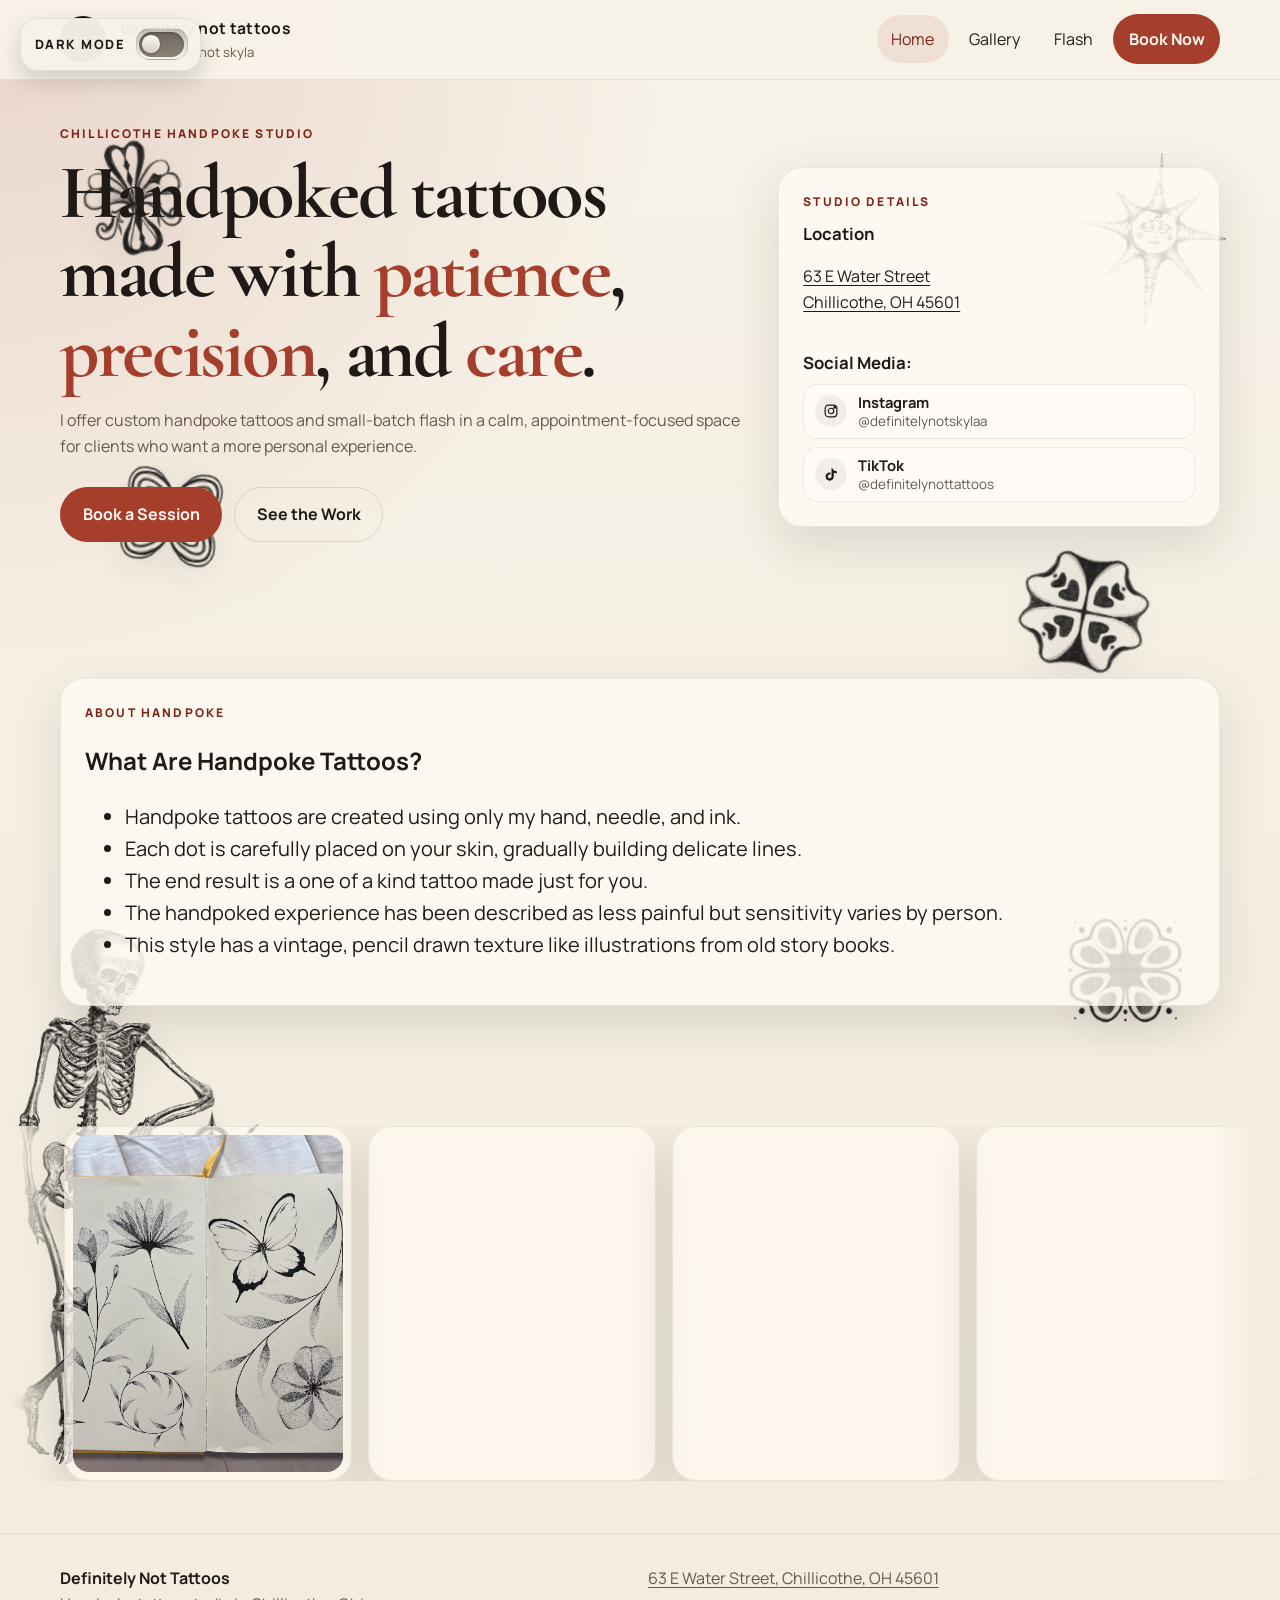
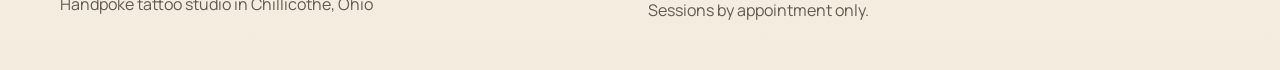
==== commit ff47a68d: "Added flash page." ====
--- a/index.html
+++ b/index.html
@@ -54,12 +54,25 @@
       <nav class="site-nav" id="site-nav" aria-label="Primary navigation">
         <a href="index.html">Home</a>
         <a href="gallery.html">Gallery</a>
+        <a href="flash.html">Flash</a>
         <a class="button button-small" href="contact.html">Book Now</a>
       </nav>
     </div>
   </header>
 
   <main>
+    <div class="img-wrapper" aria-hidden="true">
+      <img src="sprites/skelly.svg" alt="" class="flexible-image img-float-7" loading="lazy" decoding="async">
+      <img src="drawings/light/Sun.PNG" alt="" class="flexible-image light-drawing light-drawing-sun" loading="lazy" decoding="async">
+      <img src="drawings/light/clover1.PNG" alt="" class="flexible-image light-drawing light-drawing-clover-1" loading="lazy" decoding="async">
+      <img src="drawings/light/clover2.PNG" alt="" class="flexible-image light-drawing light-drawing-clover-2" loading="lazy" decoding="async">
+      <img src="drawings/light/clover3.PNG" alt="" class="flexible-image light-drawing light-drawing-clover-3" loading="lazy" decoding="async">
+      <img src="drawings/light/clover4.PNG" alt="" class="flexible-image light-drawing light-drawing-clover-4" loading="lazy" decoding="async">
+      <img src="drawings/light/clover5.webp" alt="" class="flexible-image light-drawing light-drawing-clover-5" loading="lazy" decoding="async">
+      <img src="drawings/light/stuff1.PNG" alt="" class="flexible-image light-drawing light-drawing-stuff-1" loading="lazy" decoding="async">
+      <img src="drawings/light/stuff2.PNG" alt="" class="flexible-image light-drawing light-drawing-stuff-2" loading="lazy" decoding="async">
+    </div>
+
     <div class="owl-stack">
       <a class="owl-secret-button" href="secret.html">./secret</a>
       <button class="owl-dragger" type="button" data-owl-dragger aria-label="Drag owl away">
@@ -68,13 +81,21 @@
     </div>
 
     <div class="silly-skyline" aria-hidden="true" data-pause-when-hidden>
-      <span class="sticker sticker-flower">🌼</span>
+      <span class="sticker sticker-flower">
+        <img class="sticker-image" src="drawings/dark/bunny.png" alt="">
+      </span>
       <span class="sticker sticker-ufo">
-        <img class="sticker-ufo-image" data-src="sprites/ufo.webp" alt="">
-      </span>
-      <span class="sticker sticker-star">★</span>
-      <span class="sticker sticker-heart">♥</span>
-      <span class="sticker sticker-sparkle">✦</span>
+        <img class="sticker-image sticker-ufo-image" data-src="drawings/dark/ufo.png" alt="">
+      </span>
+      <span class="sticker sticker-star">
+        <img class="sticker-image" src="drawings/dark/star.png" alt="">
+      </span>
+      <span class="sticker sticker-heart">
+        <img class="sticker-image" src="drawings/dark/alien-nobg.png" alt="">
+      </span>
+      <span class="sticker sticker-sparkle">
+        <img class="sticker-image" src="drawings/dark/mouth.png" alt="">
+      </span>
       <span class="fox-walker" aria-hidden="true"></span>
     </div>
 
@@ -180,8 +201,6 @@
 
     <section class="section scroll-gallery-section">
       <div class="container reveal">
-        <p class="eyebrow">Recent Work</p>
-        
       </div>
       <div class="scroll-gallery" aria-label="Scrolling tattoo gallery">
         <div class="scroll-gallery-track" data-scroll-gallery></div>
--- a/styles.css
+++ b/styles.css
@@ -46,8 +46,9 @@
 .img-wrapper {
   position: absolute;
   inset: 0;
+  overflow: visible;
   pointer-events: none;
-  z-index: 1;
+  z-index: 0;
 }
 
 .flexible-image {
@@ -62,50 +63,142 @@
 }
 
 .img-float-1 {
-  top: 6rem;
-  left: 60.5%;
-  width: 7rem;
-  transform: rotate(-9deg);
+  top: 8%;
+  left: 62%;
+  width: clamp(7rem, 10.5vw, 12.5rem);
+  transform: rotate(-11deg);
 }
 
 .img-float-2 {
-  top: 22rem;
+  top: 24%;
+  right: 6%;
+  width: clamp(6.2rem, 8vw, 10.2rem);
+  transform: rotate(10deg);
+}
+
+.img-float-3 {
+  top: 4%;
+  left: 3%;
+  width: clamp(7.4rem, 9.5vw, 11.8rem);
+  transform: rotate(-8deg);
+}
+
+.img-float-4 {
+  top: 44%;
+  right: 5%;
+  width: clamp(6.6rem, 8.8vw, 10.6rem);
+  border-radius: 18px;
+  transform: rotate(9deg);
+}
+
+.img-float-6 {
+  top: 74%;
   right: 4%;
-  width: 5.8rem;
-  transform: rotate(8deg);
-}
-
-.img-float-3 {
-  top: 3rem;
-  left: 4%;
-  width: 7.8rem;
-  transform: rotate(-6deg);
-}
-
-.img-float-4 {
-  top: 48rem;
-  right: 6%;
-  width: 6.8rem;
+  width: clamp(7rem, 8.8vw, 11.2rem);
   border-radius: 18px;
-  transform: rotate(7deg);
-}
-
-
-.img-float-6 {
-  top: 82rem;
-  right: 5%;
-  width: 7.2rem;
-  border-radius: 18px;
-  transform: rotate(5deg);
+  transform: rotate(6deg);
 }
 
 .img-float-7 {
   top: 53rem;
   left: max(0.5rem, calc(50% - 48rem));
-  width: 14rem;
+  width: 12.5rem;
   transform: rotate(1deg);
   transform-origin: bottom left;
   z-index: 2;
+}
+
+.light-drawing {
+  z-index: 1;
+}
+
+.light-drawing-sun {
+  top: 2%;
+  right: 3%;
+  width: clamp(8.8rem, 14vw, 16rem);
+  transform: rotate(7deg);
+}
+
+.light-drawing-clover-1 {
+  top: 3%;
+  left: 5%;
+  width: clamp(6.6rem, 9.8vw, 11.6rem);
+  transform: rotate(-12deg);
+}
+
+.light-drawing-clover-2 {
+  top: 31%;
+  right: 10%;
+  width: clamp(7rem, 10.5vw, 12.4rem);
+  transform: rotate(11deg);
+}
+
+.light-drawing-clover-3 {
+  top: 26%;
+  left: 9%;
+  width: clamp(6.2rem, 8.8vw, 10.6rem);
+  transform: rotate(8deg);
+}
+
+.light-drawing-clover-4 {
+  top: 57%;
+  right: 7%;
+  width: clamp(7rem, 9.8vw, 11.6rem);
+  transform: rotate(0deg);
+}
+
+.light-drawing-clover-5 {
+  top: 70%;
+  left: 12%;
+  width: clamp(6.3rem, 8.8vw, 10.6rem);
+  transform: rotate(49deg);
+}
+
+.light-drawing-stuff-1 {
+  top: 82%;
+  right: 7%;
+  width: clamp(7.4rem, 10.5vw, 13.2rem);
+  transform: rotate(-7deg);
+}
+
+.light-drawing-stuff-2 {
+  top: 90%;
+  left: 8%;
+  width: clamp(7rem, 9.8vw, 12rem);
+  transform: rotate(0deg);
+}
+
+@media (max-width: 960px) {
+  .flash-layout {
+    grid-template-columns: 1fr;
+  }
+
+  .flash-sheet-panel,
+  .flash-info-card {
+    grid-column: auto;
+  }
+}
+
+@media (max-width: 760px) {
+  .img-float-7 {
+    top: 62%;
+    width: clamp(10rem, 36vw, 14rem);
+  }
+
+  .light-drawing-sun {
+    top: 4%;
+    width: clamp(8rem, 24vw, 12rem);
+  }
+
+  .light-drawing-clover-1,
+  .light-drawing-clover-2,
+  .light-drawing-clover-3,
+  .light-drawing-clover-4,
+  .light-drawing-clover-5,
+  .light-drawing-stuff-1,
+  .light-drawing-stuff-2 {
+    opacity: 0.9;
+  }
 }
 img {
   display: block;
@@ -242,12 +335,13 @@
   min-height: 2.75rem;
   gap: 0.65rem;
   padding: 0.6rem 0.75rem 0.6rem 0.85rem;
-  border: 1px solid var(--line);
+  border: 1px solid rgba(31, 26, 23, 0.08);
   border-radius: 18px;
-  background: rgba(255, 250, 242, 0.75);
+  background: rgba(247, 242, 232, 0.97);
   color: var(--text);
   font-weight: 800;
   cursor: pointer;
+  box-shadow: none;
   transition: transform 0.2s ease, background 0.2s ease, border-color 0.2s ease;
 }
 
@@ -338,8 +432,8 @@
 .mode-toggle:hover,
 .mode-toggle:focus-visible,
 .mode-toggle.is-active {
-  background: rgba(165, 62, 43, 0.12);
-  border-color: rgba(165, 62, 43, 0.28);
+  background: rgba(247, 242, 232, 0.97);
+  border-color: rgba(31, 26, 23, 0.12);
   transform: translateY(-1px);
 }
 
@@ -475,6 +569,53 @@
   padding: 1.5rem;
 }
 
+.flash-hero {
+  padding-top: 2rem;
+}
+
+.flash-layout {
+  display: grid;
+  grid-template-columns: minmax(0, 1.1fr) minmax(0, 1.2fr);
+  gap: 1.5rem;
+  align-items: start;
+}
+
+.flash-heading-block {
+  grid-column: 1 / -1;
+  max-width: 40rem;
+}
+
+.flash-sheet-panel {
+  grid-column: 1 / 2;
+}
+
+.flash-info-card {
+  grid-column: 2 / 3;
+}
+
+.flash-grid {
+  display: grid;
+  grid-template-columns: repeat(2, minmax(0, 1fr));
+  gap: 1rem;
+  margin-top: 1rem;
+}
+
+.flash-card {
+  overflow: hidden;
+  border-radius: calc(var(--radius) - 8px);
+  border: 1px solid rgba(31, 26, 23, 0.08);
+  background: rgba(255, 250, 242, 0.7);
+  box-shadow: var(--shadow);
+}
+
+.flash-image {
+  display: block;
+  width: 100%;
+  height: 100%;
+  object-fit: cover;
+  aspect-ratio: 4 / 5;
+}
+
 .info-stack {
   display: grid;
   gap: 1.2rem;
@@ -513,6 +654,8 @@
 }
 
 .scroll-gallery-section {
+  position: relative;
+  z-index: 2;
   overflow: hidden;
 }
 
@@ -549,10 +692,8 @@
   gap: 1rem;
   width: max-content;
   align-items: stretch;
-}
-
-.scroll-gallery-track.is-animating {
-  will-change: transform;
+  transform: none;
+  will-change: auto;
 }
 
 .owl-stack {
@@ -638,7 +779,7 @@
 .site-footer {
   padding: 2rem 0 2.5rem;
   border-top: 1px solid rgba(31, 26, 23, 0.08);
-  background: rgba(255, 250, 242, 0.55);
+  background: transparent;
 }
 
 .footer-grid {
@@ -667,7 +808,7 @@
 
 body[data-page="gallery"] main {
   position: relative;
-  overflow: hidden;
+  overflow: visible;
 }
 
 body[data-page="gallery"] .page-hero,
@@ -1124,6 +1265,13 @@
   cursor: default;
 }
 
+body[data-page="home"].silly-mode .light-drawing,
+body[data-page="gallery"].silly-mode .light-drawing,
+body[data-page="home"].silly-mode .img-float-7,
+body[data-page="gallery"].silly-mode .img-float-7 {
+  display: none !important;
+}
+
 body[data-page="home"].silly-mode .site-header {
   background: rgba(13, 10, 24, 0.9);
   border-bottom: 1px solid rgba(239, 231, 255, 0.14);
@@ -1272,7 +1420,8 @@
 
 body[data-page="home"].silly-mode .feature-panel,
 body[data-page="home"].silly-mode .scroll-gallery-card,
-body[data-page="home"].silly-mode .site-footer {
+body[data-page="flash"].silly-mode .feature-panel,
+body[data-page="flash"].silly-mode .flash-card {
   background:
     linear-gradient(180deg, rgba(27, 23, 48, 0.96), rgba(18, 14, 33, 0.9));
   border: 1px solid rgba(239, 231, 255, 0.12);
@@ -1321,9 +1470,9 @@
   position: absolute;
   inset: 5.8rem 0 auto;
   height: 40rem;
-  contain: layout paint;
   pointer-events: none;
-  z-index: 1;
+  z-index: 0;
+  background: none;
 }
 
 body[data-page="home"].silly-mode .sticker {
@@ -1373,7 +1522,7 @@
 
 body[data-page="home"].silly-mode main {
   position: relative;
-  overflow: hidden;
+  overflow: visible;
 }
 
 body[data-page="home"] main {
@@ -1472,6 +1621,29 @@
   overflow: hidden;
 }
 
+body[data-page="gallery"].silly-mode .img-wrapper {
+  display: block;
+  z-index: 0;
+}
+
+body[data-page="gallery"].silly-mode .silly-skyline {
+  display: block;
+  position: absolute;
+  inset: 0;
+  pointer-events: none;
+  z-index: 0;
+  background: none;
+}
+
+body[data-page="gallery"].silly-mode .sticker {
+  animation: none;
+  filter: none;
+}
+
+body[data-page="gallery"].silly-mode .sticker-ufo {
+  transition: none;
+}
+
 body[data-page="gallery"].silly-mode .page-hero,
 body[data-page="gallery"].silly-mode .section,
 body[data-page="gallery"].silly-mode .site-footer {
@@ -1508,8 +1680,7 @@
   color: #171221;
 }
 
-body[data-page="gallery"].silly-mode .gallery-card,
-body[data-page="gallery"].silly-mode .site-footer {
+body[data-page="gallery"].silly-mode .gallery-card {
   background:
     linear-gradient(180deg, rgba(26, 20, 42, 0.96), rgba(16, 12, 28, 0.92));
   border: 1px solid rgba(239, 231, 255, 0.12);
@@ -1565,6 +1736,93 @@
   box-shadow: none;
 }
 
+body[data-page="flash"].silly-mode {
+  background:
+    radial-gradient(circle at 18% 10%, rgba(106, 206, 255, 0.2), transparent 18%),
+    radial-gradient(circle at 82% 16%, rgba(255, 137, 200, 0.18), transparent 19%),
+    radial-gradient(circle at 52% 100%, rgba(255, 214, 128, 0.14), transparent 24%),
+    linear-gradient(180deg, #140f20 0%, #221733 44%, #120d19 100%);
+  color: #f4ecff;
+}
+
+body[data-page="flash"].silly-mode .site-header {
+  background: rgba(15, 11, 24, 0.9);
+  border-bottom: 1px solid rgba(239, 231, 255, 0.14);
+  box-shadow: 0 10px 28px rgba(0, 0, 0, 0.36);
+}
+
+body[data-page="flash"].silly-mode .brand-mark {
+  background: linear-gradient(135deg, #68d4ff, #d96cff 55%, #ffd680);
+  color: #160f1f;
+  border: 2px solid rgba(255, 255, 255, 0.16);
+  box-shadow: 0 0 0 4px rgba(104, 212, 255, 0.12);
+}
+
+body[data-page="flash"].silly-mode .brand-text strong,
+body[data-page="flash"].silly-mode .page-hero h1,
+body[data-page="flash"].silly-mode .hero-copy h1,
+body[data-page="flash"].silly-mode .feature-panel h2 {
+  color: #fff4ff;
+}
+
+body[data-page="flash"].silly-mode .brand-text span,
+body[data-page="flash"].silly-mode .hero-text,
+body[data-page="flash"].silly-mode .feature-panel p,
+body[data-page="flash"].silly-mode .feature-panel li,
+body[data-page="flash"].silly-mode .footer-grid p {
+  color: rgba(239, 231, 255, 0.78);
+}
+
+body[data-page="flash"].silly-mode .site-nav {
+  background: linear-gradient(135deg, rgba(28, 22, 48, 0.98), rgba(17, 13, 29, 0.98));
+  border: 1px solid rgba(239, 231, 255, 0.14);
+}
+
+body[data-page="flash"].silly-mode .site-nav a:hover,
+body[data-page="flash"].silly-mode .site-nav a:focus-visible,
+body[data-page="flash"].silly-mode .site-nav a.active,
+body[data-page="flash"].silly-mode .mode-toggle,
+body[data-page="flash"].silly-mode .mode-toggle.is-active {
+  color: #f7efff;
+}
+
+body[data-page="flash"].silly-mode .mode-toggle {
+  background: linear-gradient(135deg, rgba(24, 19, 41, 0.98), rgba(50, 31, 68, 0.98));
+  border: 1px dashed rgba(104, 212, 255, 0.45);
+  box-shadow: 0 0 0 1px rgba(255, 137, 200, 0.14), 0 8px 18px rgba(0, 0, 0, 0.38);
+}
+
+body[data-page="flash"].silly-mode .switch-label {
+  color: #f1e8ff;
+}
+
+body[data-page="flash"].silly-mode .switch-plate {
+  background: linear-gradient(180deg, rgba(8, 8, 18, 0.9), rgba(47, 30, 67, 0.8));
+  border-color: rgba(217, 108, 255, 0.22);
+}
+
+body[data-page="flash"].silly-mode .switch-track {
+  background: linear-gradient(180deg, #191524, #2b2339);
+}
+
+body[data-page="flash"].silly-mode .mode-toggle.is-active .switch-track {
+  background: linear-gradient(180deg, #3c5673, #6e8bd7);
+}
+
+body[data-page="flash"].silly-mode .switch-knob {
+  background: linear-gradient(180deg, #f2eaff, #c6b8db);
+}
+
+body[data-page="flash"].silly-mode .mode-toggle.is-active .switch-knob {
+  background: linear-gradient(180deg, #fff1d1, #f0cd78);
+}
+
+body[data-page="flash"].silly-mode .flash-card {
+  background: linear-gradient(180deg, rgba(26, 20, 42, 0.96), rgba(16, 12, 28, 0.92));
+  border-color: rgba(239, 231, 255, 0.12);
+  box-shadow: 10px 10px 0 rgba(0, 0, 0, 0.18);
+}
+
 body[data-page="contact"].silly-mode {
   background:
     radial-gradient(circle at 14% 10%, rgba(106, 206, 255, 0.16), transparent 18%),
@@ -1647,8 +1905,7 @@
 }
 
 body[data-page="contact"].silly-mode .form-shell,
-body[data-page="contact"].silly-mode .info-card,
-body[data-page="contact"].silly-mode .site-footer {
+body[data-page="contact"].silly-mode .info-card {
   background: linear-gradient(180deg, rgba(26, 20, 42, 0.96), rgba(16, 12, 28, 0.92));
   border: 1px solid rgba(239, 231, 255, 0.12);
   box-shadow: 10px 10px 0 rgba(0, 0, 0, 0.18);
@@ -1721,13 +1978,12 @@
   display: inline-flex;
   align-items: center;
   justify-content: center;
-  font-size: clamp(1.6rem, 4vw, 3rem);
   filter: drop-shadow(0 5px 10px rgba(0, 0, 0, 0.42));
   animation: sticker-float 4.2s ease-in-out infinite;
   opacity: 0.78;
 }
 
-.sticker-ufo-image {
+.sticker-image {
   display: block;
   width: 100%;
   height: 100%;
@@ -1735,6 +1991,10 @@
   pointer-events: none;
 }
 
+.sticker-ufo-image {
+  object-fit: contain;
+}
+
 .fox-walker {
   display: none;
 }
@@ -1742,14 +2002,16 @@
 .sticker-flower {
   left: 4%;
   top: 2rem;
+  width: 9.6rem;
+  height: 9.6rem;
 }
 
 .sticker-ufo {
   right: 9%;
   top: 1rem;
-  width: 4.8rem;
-  height: 4.8rem;
-  animation-duration: 5.6s;
+  width: 16rem;
+  height: 16rem;
+  animation-duration: 4.6s;
   transition:
     top 2.4s ease-in-out,
     left 2.4s ease-in-out,
@@ -1760,18 +2022,24 @@
 .sticker-star {
   left: 12%;
   top: 20rem;
+  width: 15rem;
+  height: 15remrem;
   animation-duration: 3.8s;
 }
 
 .sticker-heart {
   right: 16%;
   top: 22rem;
+  width: 45rem;
+  height: 45rem;
   animation-duration: 4.8s;
 }
 
 .sticker-sparkle {
   right: 5%;
   top: 34rem;
+  width: 15rem;
+  height: 15rem;
   animation-duration: 4s;
 }
 
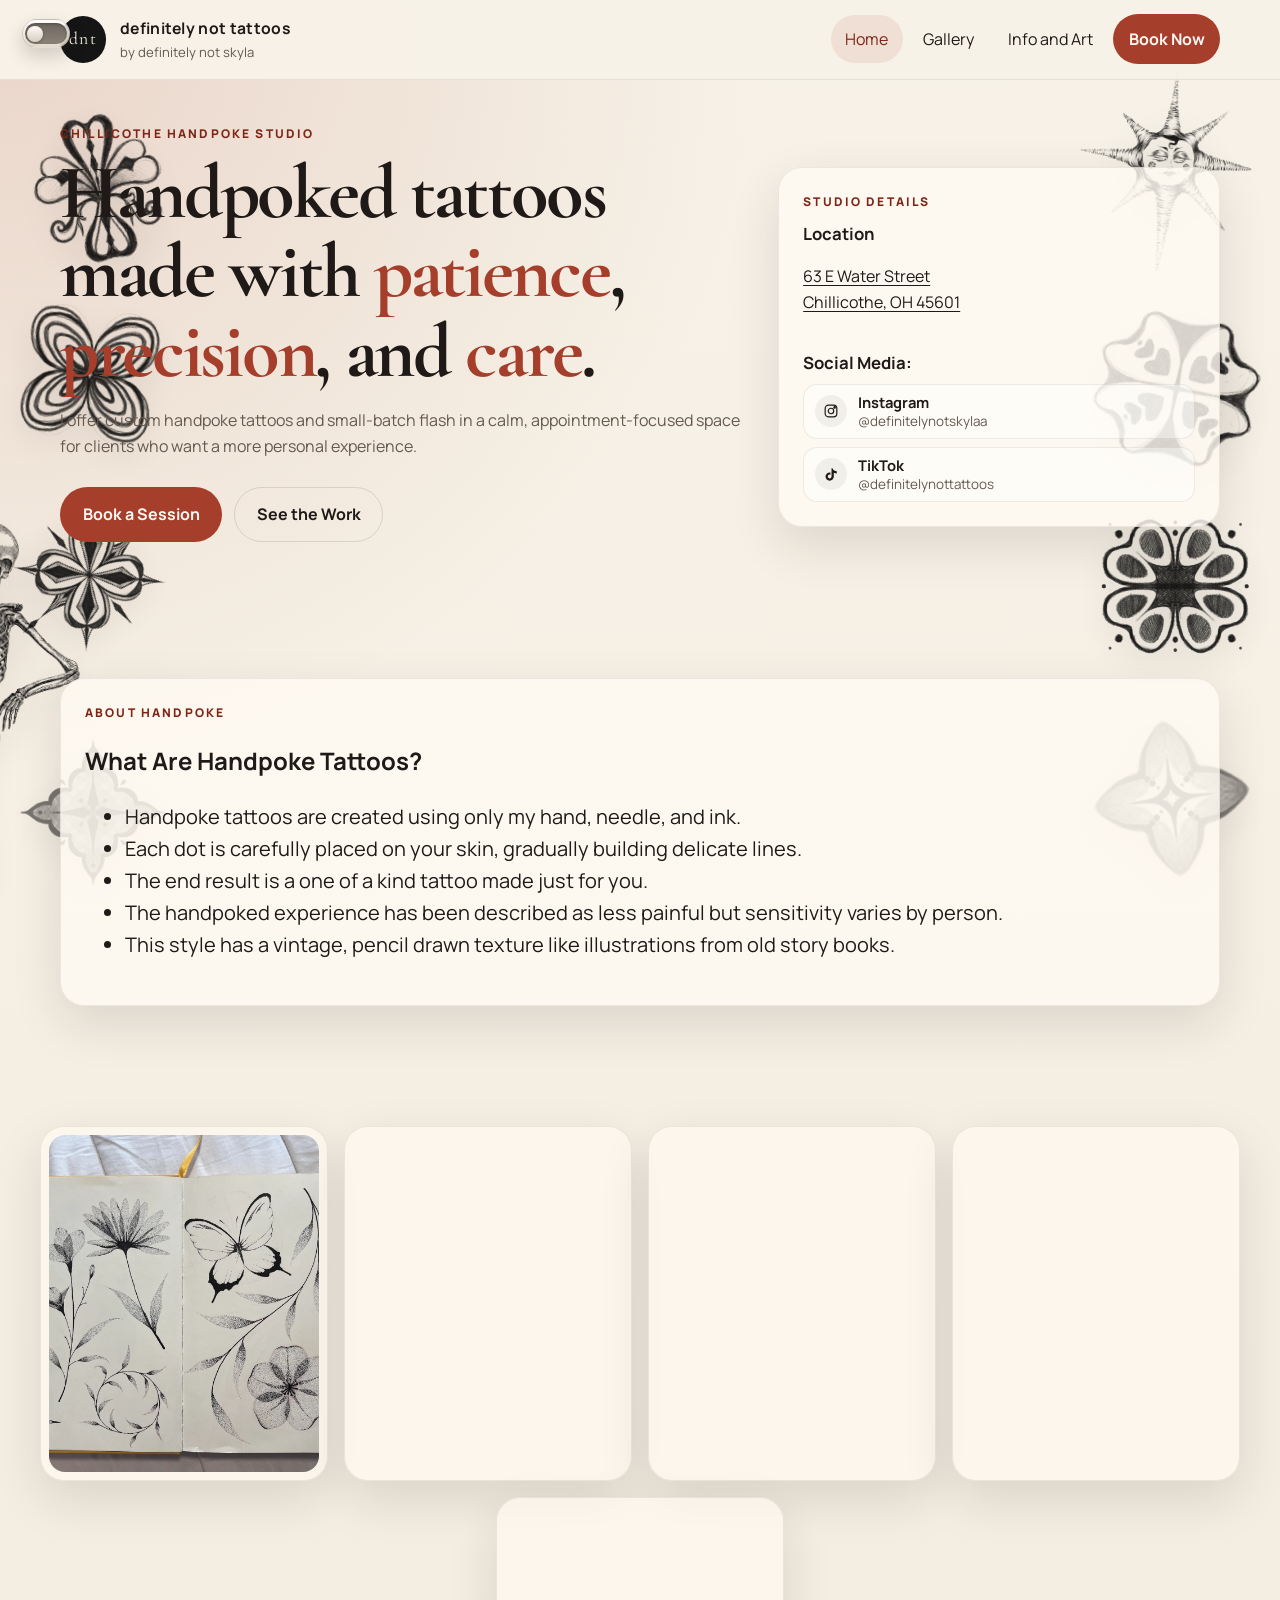
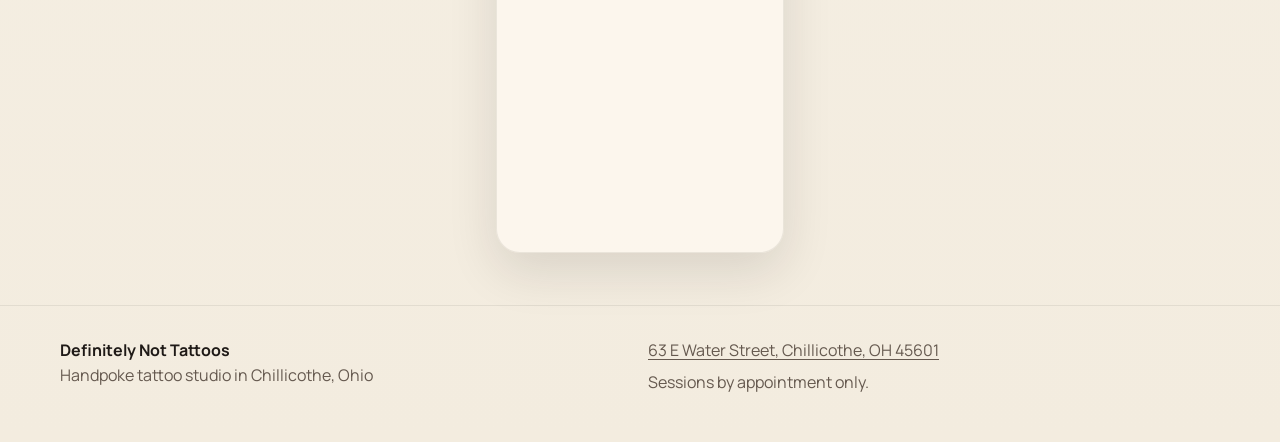
==== commit 440c0f26: "Final wording changes and adjusting of dark mode stickers" ====
--- a/index.html
+++ b/index.html
@@ -54,7 +54,7 @@
       <nav class="site-nav" id="site-nav" aria-label="Primary navigation">
         <a href="index.html">Home</a>
         <a href="gallery.html">Gallery</a>
-        <a href="flash.html">Flash</a>
+          <a href="flash.html">Info and Art</a>
         <a class="button button-small" href="contact.html">Book Now</a>
       </nav>
     </div>
--- a/styles.css
+++ b/styles.css
@@ -21,6 +21,8 @@
   --silly-lime: #86c95d;
   --silly-aqua: #68d4ff;
   --silly-yellow: #d5bb62;
+  --page-gutter: 1rem;
+  --content-left: max(var(--page-gutter), calc((100vw - var(--max-width)) / 2));
 }
 
 *,
@@ -43,68 +45,44 @@
   line-height: 1.6;
 }
 
+main {
+  position: relative;
+  isolation: isolate;
+  overflow-x: clip;
+}
+
 .img-wrapper {
-  position: absolute;
+  position: fixed;
   inset: 0;
-  overflow: visible;
+  overflow: hidden;
   pointer-events: none;
-  z-index: 0;
+  z-index: -1;
+  --decor-scale: 1;
 }
 
 .flexible-image {
   position: absolute;
+  top: calc(var(--y, 50) * 1%);
+  left: calc(var(--x, 50) * 1%);
   display: block;
-  width: auto;
+  width: var(--size, clamp(var(--w-min, 6rem), calc(var(--w, 16) * 1vmin), var(--w-max, 14rem)));
   max-width: none;
   height: auto;
   background: transparent;
   filter: drop-shadow(0 12px 18px rgba(31, 26, 23, 0.16));
-  opacity: 0.92;
-}
-
-.img-float-1 {
-  top: 8%;
-  left: 62%;
-  width: clamp(7rem, 10.5vw, 12.5rem);
-  transform: rotate(-11deg);
-}
-
-.img-float-2 {
-  top: 24%;
-  right: 6%;
-  width: clamp(6.2rem, 8vw, 10.2rem);
-  transform: rotate(10deg);
-}
-
-.img-float-3 {
-  top: 4%;
-  left: 3%;
-  width: clamp(7.4rem, 9.5vw, 11.8rem);
-  transform: rotate(-8deg);
-}
-
-.img-float-4 {
-  top: 44%;
-  right: 5%;
-  width: clamp(6.6rem, 8.8vw, 10.6rem);
-  border-radius: 18px;
-  transform: rotate(9deg);
-}
-
-.img-float-6 {
-  top: 74%;
-  right: 4%;
-  width: clamp(7rem, 8.8vw, 11.2rem);
-  border-radius: 18px;
-  transform: rotate(6deg);
+  opacity: var(--o, 0.92);
+  transform: translate(-50%, -50%) rotate(var(--r, 0deg)) scale(calc(var(--scale, 1) * var(--decor-scale, 1)));
+  transform-origin: center;
 }
 
 .img-float-7 {
-  top: 53rem;
-  left: max(0.5rem, calc(50% - 48rem));
-  width: 12.5rem;
-  transform: rotate(1deg);
-  transform-origin: bottom left;
+  --y: 58;
+  --size: clamp(8.2rem, 20vmin, 13rem);
+  --r: 2deg;
+  --o: 0.96;
+  left: calc(var(--content-left) + 0.5rem - var(--size));
+  transform: rotate(var(--r, 0deg)) scale(calc(var(--scale, 1) * var(--decor-scale, 1)));
+  transform-origin: bottom right;
   z-index: 2;
 }
 
@@ -113,81 +91,153 @@
 }
 
 .light-drawing-sun {
-  top: 2%;
-  right: 3%;
-  width: clamp(8.8rem, 14vw, 16rem);
-  transform: rotate(7deg);
+  --x: 91;
+  --y: 17;
+  --w: 23;
+  --w-min: 8.8rem;
+  --w-max: 16rem;
+  --r: 7deg;
 }
 
 .light-drawing-clover-1 {
-  top: 3%;
-  left: 5%;
-  width: clamp(6.6rem, 9.8vw, 11.6rem);
-  transform: rotate(-12deg);
+  --x: 7;
+  --y: 20;
+  --w: 18;
+  --w-min: 6.6rem;
+  --w-max: 11.6rem;
+  --r: -12deg;
 }
 
 .light-drawing-clover-2 {
-  top: 31%;
-  right: 10%;
-  width: clamp(7rem, 10.5vw, 12.4rem);
-  transform: rotate(11deg);
+  --x: 92;
+  --y: 42;
+  --w: 19;
+  --w-min: 7rem;
+  --w-max: 12.4rem;
+  --r: 11deg;
 }
 
 .light-drawing-clover-3 {
-  top: 26%;
-  left: 9%;
-  width: clamp(6.2rem, 8.8vw, 10.6rem);
-  transform: rotate(8deg);
+  --x: 7;
+  --y: 42;
+  --w: 17;
+  --w-min: 6.2rem;
+  --w-max: 10.6rem;
+  --r: 8deg;
 }
 
 .light-drawing-clover-4 {
-  top: 57%;
-  right: 7%;
-  width: clamp(7rem, 9.8vw, 11.6rem);
-  transform: rotate(0deg);
+  --x: 92;
+  --y: 66;
+  --w: 18;
+  --w-min: 7rem;
+  --w-max: 11.6rem;
+  --r: 0deg;
 }
 
 .light-drawing-clover-5 {
-  top: 70%;
-  left: 12%;
-  width: clamp(6.3rem, 8.8vw, 10.6rem);
-  transform: rotate(49deg);
+  --x: 7;
+  --y: 64;
+  --w: 17;
+  --w-min: 6.3rem;
+  --w-max: 10.6rem;
+  --r: 49deg;
 }
 
 .light-drawing-stuff-1 {
-  top: 82%;
-  right: 7%;
-  width: clamp(7.4rem, 10.5vw, 13.2rem);
-  transform: rotate(-7deg);
+  --x: 92;
+  --y: 88;
+  --w: 20;
+  --w-min: 7.4rem;
+  --w-max: 13.2rem;
+  --r: -7deg;
 }
 
 .light-drawing-stuff-2 {
-  top: 90%;
-  left: 8%;
-  width: clamp(7rem, 9.8vw, 12rem);
-  transform: rotate(0deg);
-}
-
-@media (max-width: 960px) {
-  .flash-layout {
-    grid-template-columns: 1fr;
-  }
-
-  .flash-sheet-panel,
-  .flash-info-card {
-    grid-column: auto;
+  --x: 7;
+  --y: 90;
+  --w: 19;
+  --w-min: 7rem;
+  --w-max: 12rem;
+  --r: 0deg;
+}
+
+@media (max-width: 1100px) {
+  :root {
+    --page-gutter: 1.2rem;
+  }
+
+  .img-wrapper {
+    --decor-scale: 0.86;
+  }
+}
+
+@media (max-width: 920px), (max-height: 760px) {
+  :root {
+    --page-gutter: 1.45rem;
+  }
+
+  .img-wrapper {
+    --decor-scale: 0.74;
+    opacity: 0.72;
   }
 }
 
 @media (max-width: 760px) {
+  :root {
+    --page-gutter: 1.8rem;
+  }
+
+  .img-wrapper {
+    --decor-scale: 0.62;
+    opacity: 0.62;
+  }
+
   .img-float-7 {
-    top: 62%;
-    width: clamp(10rem, 36vw, 14rem);
+    --y: 58;
+    --size: clamp(6.2rem, 16vmin, 9.6rem);
+    left: calc(var(--content-left) + 0.25rem - var(--size));
   }
 
   .light-drawing-sun {
-    top: 4%;
-    width: clamp(8rem, 24vw, 12rem);
+    --x: 94;
+    --y: 18;
+    --w-max: 9.8rem;
+  }
+
+  .light-drawing-clover-1 {
+    --x: 5;
+    --y: 22;
+  }
+
+  .light-drawing-clover-2 {
+    --x: 94;
+    --y: 39;
+  }
+
+  .light-drawing-clover-3 {
+    --x: 5;
+    --y: 40;
+  }
+
+  .light-drawing-clover-4 {
+    --x: 94;
+    --y: 60;
+  }
+
+  .light-drawing-clover-5 {
+    --x: 5;
+    --y: 58;
+  }
+
+  .light-drawing-stuff-1 {
+    --x: 94;
+    --y: 79;
+  }
+
+  .light-drawing-stuff-2 {
+    --x: 5;
+    --y: 76;
   }
 
   .light-drawing-clover-1,
@@ -197,9 +247,56 @@
   .light-drawing-clover-5,
   .light-drawing-stuff-1,
   .light-drawing-stuff-2 {
-    opacity: 0.9;
-  }
-}
+    opacity: 0.84;
+  }
+}
+
+@media (max-width: 620px), (max-height: 660px) {
+  :root {
+    --page-gutter: 2.2rem;
+  }
+
+  .img-wrapper {
+    --decor-scale: 0.54;
+    opacity: 0.56;
+  }
+
+  .light-drawing {
+    --w-max: 8.8rem;
+  }
+}
+
+@media (max-width: 480px), (max-height: 560px) {
+  :root {
+    --page-gutter: 2.55rem;
+  }
+
+  .img-wrapper {
+    --decor-scale: 0.48;
+    opacity: 0.46;
+  }
+
+  .img-float-7 {
+    --y: 56;
+    --size: clamp(5.2rem, 14vmin, 7.8rem);
+  }
+
+  .light-drawing {
+    --w-max: 7.6rem;
+  }
+}
+
+@media (max-width: 960px) {
+  .flash-layout {
+    grid-template-columns: 1fr;
+  }
+
+  .flash-sheet-panel,
+  .flash-info-card {
+    grid-column: auto;
+  }
+}
+
 img {
   display: block;
   max-width: 100%;
@@ -218,7 +315,7 @@
 }
 
 .container {
-  width: min(calc(100% - 2rem), var(--max-width));
+  width: min(calc(100% - (var(--page-gutter) * 2)), var(--max-width));
   margin: 0 auto;
 }
 
@@ -350,9 +447,50 @@
   top: 1rem;
   left: 1rem;
   z-index: 35;
-  min-height: 3rem;
-  min-width: 8.25rem;
-  box-shadow: 0 10px 22px rgba(31, 26, 23, 0.16);
+  width: 3.25rem;
+  height: 2rem;
+  min-height: 0;
+  min-width: 0;
+  padding: 0;
+  gap: 0;
+  border: 0;
+  border-radius: 0;
+  background: transparent;
+  box-shadow: none;
+  display: grid;
+  place-items: center;
+  justify-content: center;
+}
+
+.silly-corner-toggle:hover,
+.silly-corner-toggle:focus-visible,
+.silly-corner-toggle.is-active {
+  background: transparent;
+  border-color: transparent;
+  transform: none;
+}
+
+.silly-corner-toggle .switch-plate {
+  padding: 0.14rem;
+  border-radius: 999px;
+  background: linear-gradient(180deg, rgba(255, 255, 255, 0.85), rgba(226, 216, 201, 0.9));
+  border: 1px solid rgba(31, 26, 23, 0.14);
+  box-shadow: 0 8px 18px rgba(31, 26, 23, 0.18);
+}
+
+.silly-corner-toggle .switch-track {
+  width: 2.6rem;
+  height: 1.36rem;
+  padding: 0.14rem;
+}
+
+.silly-corner-toggle .switch-knob {
+  width: 1rem;
+  height: 1rem;
+}
+
+.silly-corner-toggle.mode-toggle.is-active .switch-knob {
+  transform: translateX(1.08rem);
 }
 
 .key-unlock-button {
@@ -383,6 +521,7 @@
 }
 
 .switch-label {
+  display: none;
   font-size: 0.8rem;
   letter-spacing: 0.12em;
   text-transform: uppercase;
@@ -495,6 +634,11 @@
   padding-top: 2.75rem;
 }
 
+body[data-page="flash"] .hero {
+  padding-top: 0.75rem;
+  padding-bottom: 1.25rem;
+}
+
 .silly-skyline {
   display: none;
 }
@@ -570,7 +714,8 @@
 }
 
 .flash-hero {
-  padding-top: 2rem;
+  padding-top: 3.0rem;
+  padding-bottom: 1.25rem;
 }
 
 .flash-layout {
@@ -656,41 +801,18 @@
 .scroll-gallery-section {
   position: relative;
   z-index: 2;
-  overflow: hidden;
 }
 
 .scroll-gallery {
-  position: relative;
   margin-top: 1.75rem;
-  overflow: hidden;
-  padding-inline: 4rem;
-}
-
-.scroll-gallery::before,
-.scroll-gallery::after {
-  content: "";
-  position: absolute;
-  top: 0;
-  bottom: 0;
-  width: 4rem;
-  z-index: 2;
-  pointer-events: none;
-}
-
-.scroll-gallery::before {
-  left: 0;
-  background: linear-gradient(90deg, #f3ecdf 18%, rgba(243, 236, 223, 0.92) 34%, transparent 100%);
-}
-
-.scroll-gallery::after {
-  right: 0;
-  background: linear-gradient(270deg, #f3ecdf 18%, rgba(243, 236, 223, 0.92) 34%, transparent 100%);
 }
 
 .scroll-gallery-track {
   display: flex;
+  flex-wrap: wrap;
+  justify-content: center;
   gap: 1rem;
-  width: max-content;
+  width: 100%;
   align-items: stretch;
   transform: none;
   will-change: auto;
@@ -698,7 +820,8 @@
 
 .owl-stack {
   position: absolute;
-  top: 8.5rem;
+  top: auto;
+  bottom: 0.65rem;
   right: 1.25rem;
   width: 8.5rem;
   height: 8.5rem;
@@ -803,7 +926,7 @@
 }
 
 body[data-page="gallery"] .page-hero {
-  padding-bottom: 1.5rem;
+  padding-bottom: 0.5rem;
 }
 
 body[data-page="gallery"] main {
@@ -1101,9 +1224,6 @@
 .contact-form-column {
   display: grid;
   gap: 1.5rem;
-}
-
-.contact-form-column {
   width: 100%;
   max-width: 44rem;
   margin: 0 auto;
@@ -1267,8 +1387,10 @@
 
 body[data-page="home"].silly-mode .light-drawing,
 body[data-page="gallery"].silly-mode .light-drawing,
+body[data-page="flash"].silly-mode .light-drawing,
 body[data-page="home"].silly-mode .img-float-7,
-body[data-page="gallery"].silly-mode .img-float-7 {
+body[data-page="gallery"].silly-mode .img-float-7,
+body[data-page="flash"].silly-mode .img-float-7 {
   display: none !important;
 }
 
@@ -1321,6 +1443,18 @@
   box-shadow: 0 0 0 1px rgba(104, 212, 255, 0.16), 0 8px 18px rgba(0, 0, 0, 0.38);
 }
 
+body.silly-mode .silly-corner-toggle {
+  background: transparent;
+  border: 0;
+  box-shadow: none;
+}
+
+body.silly-mode .silly-corner-toggle .switch-plate {
+  background: linear-gradient(180deg, rgba(18, 14, 31, 0.95), rgba(41, 28, 63, 0.92));
+  border-color: rgba(217, 108, 255, 0.24);
+  box-shadow: 0 8px 18px rgba(0, 0, 0, 0.45);
+}
+
 body[data-page="home"].silly-mode .key-unlock-button {
   border-color: rgba(213, 187, 98, 0.28);
   color: #fff6d8;
@@ -1374,7 +1508,7 @@
   font-family: "Caveat", cursive;
   font-size: clamp(3.1rem, 9vw, 5.8rem);
   line-height: 0.94;
-  transform: translateX(-2rem) translateY(2rem) rotate(0.5deg);
+  transform: none;
   text-shadow: 2px 2px 0 rgba(0, 0, 0, 0.45);
 }
 
@@ -1393,7 +1527,7 @@
 body[data-page="home"].silly-mode .hero-heading-dark-image {
   display: block;
   width: min(100%, 44rem);
-  aspect-ratio: 2.3 / 1;
+  aspect-ratio: 2.7 / 1;
   overflow: hidden;
 }
 
@@ -1401,7 +1535,7 @@
   display: block;
   width: 150%;
   max-width: none;
-  transform: translate(-17%, -32%);
+  transform: translate(-17%, -30%);
 }
 
 body[data-page="home"].silly-mode .accent-text {
@@ -1422,10 +1556,16 @@
 body[data-page="home"].silly-mode .scroll-gallery-card,
 body[data-page="flash"].silly-mode .feature-panel,
 body[data-page="flash"].silly-mode .flash-card {
-  background:
-    linear-gradient(180deg, rgba(27, 23, 48, 0.96), rgba(18, 14, 33, 0.9));
-  border: 1px solid rgba(239, 231, 255, 0.12);
+  background: linear-gradient(180deg, rgb(27, 23, 48), rgb(18, 14, 33));
+  border: 1px solid rgb(80, 74, 107);
   box-shadow: 8px 8px 0 rgba(0, 0, 0, 0.22);
+  transform: none;
+}
+
+body:is([data-page="home"], [data-page="gallery"], [data-page="flash"]).silly-mode .sticker {
+  opacity: 1;
+  animation: none;
+  filter: none;
 }
 
 body[data-page="home"].silly-mode .social-link {
@@ -1453,74 +1593,42 @@
   color: rgba(241, 232, 255, 0.78);
 }
 
-body[data-page="home"].silly-mode .hero-card {
-  transform: rotate(1deg);
-}
-
-body[data-page="home"].silly-mode .scroll-gallery::before {
-  background: linear-gradient(90deg, #1f1734 18%, rgba(31, 23, 52, 0.94) 34%, transparent 100%);
-}
-
-body[data-page="home"].silly-mode .scroll-gallery::after {
-  background: linear-gradient(270deg, #1f1734 18%, rgba(31, 23, 52, 0.94) 34%, transparent 100%);
-}
-
-body[data-page="home"].silly-mode .silly-skyline {
+body[data-page="home"].silly-mode .hero-card,
+body[data-page="gallery"].silly-mode .gallery-card,
+body[data-page="contact"].silly-mode .form-shell,
+body[data-page="contact"].silly-mode .info-card {
+  transform: none;
+}
+
+body:is([data-page="home"], [data-page="gallery"], [data-page="flash"]).silly-mode .silly-skyline {
   display: block;
   position: absolute;
-  inset: 5.8rem 0 auto;
-  height: 40rem;
+  inset: 5.8rem 0 0;
+  height: auto;
+  overflow: clip;
   pointer-events: none;
   z-index: 0;
   background: none;
 }
 
-body[data-page="home"].silly-mode .sticker {
-  animation: none;
-  filter: none;
-}
-
-body[data-page="home"].silly-mode .sticker-ufo {
+body:is([data-page="home"], [data-page="flash"]).silly-mode .sticker-ufo {
   top: 0;
   right: auto;
   left: 0;
   transition: transform 2.4s ease-in-out;
 }
 
-body[data-page="home"].silly-mode .fox-walker {
-  display: none;
-}
-
-body[data-page="home"].silly-mode .fox-walker::before,
-body[data-page="home"].silly-mode .fox-walker::after {
-  content: "";
-  position: absolute;
-  inset: 0;
-  background-image: url("sprites/Fox_walk.png");
-  background-repeat: no-repeat;
-  background-size: 600% 400%;
-  image-rendering: pixelated;
-}
-
-body[data-page="home"].silly-mode .fox-walker::before {
-  background-position: 0 100%;
-  animation:
-    fox-walk-frames-right 1.35s steps(6) infinite,
-    fox-face-right 27s linear infinite;
-}
-
-body[data-page="home"].silly-mode .fox-walker::after {
-  background-position: 0 66.666%;
-  animation:
-    fox-walk-frames-left 1.35s steps(6) infinite,
-    fox-face-left 27s linear infinite;
-}
-
-body[data-page="home"].silly-mode .owl-stack {
+body[data-page="home"].silly-mode .fox-walker,
+body[data-page="gallery"].silly-mode .fox-walker,
+body[data-page="flash"].silly-mode .fox-walker {
   display: block;
 }
 
-body[data-page="home"].silly-mode main {
+body:is([data-page="home"], [data-page="flash"]).silly-mode .owl-stack {
+  display: block;
+}
+
+body:is([data-page="home"], [data-page="gallery"], [data-page="flash"]).silly-mode main {
   position: relative;
   overflow: visible;
 }
@@ -1536,7 +1644,7 @@
   z-index: 2;
 }
 
-body[data-page="gallery"].silly-mode {
+body:is([data-page="gallery"], [data-page="flash"]).silly-mode {
   background:
     radial-gradient(circle at 18% 10%, rgba(106, 206, 255, 0.2), transparent 18%),
     radial-gradient(circle at 82% 16%, rgba(255, 137, 200, 0.18), transparent 19%),
@@ -1545,99 +1653,111 @@
   color: #f4ecff;
 }
 
-body[data-page="gallery"].silly-mode .site-header {
+body[data-page="contact"].silly-mode {
+  background:
+    radial-gradient(circle at 14% 10%, rgba(106, 206, 255, 0.16), transparent 18%),
+    radial-gradient(circle at 82% 12%, rgba(255, 137, 200, 0.14), transparent 20%),
+    linear-gradient(180deg, #140f20 0%, #221733 48%, #120d19 100%);
+  color: #f4ecff;
+}
+
+body:is([data-page="gallery"], [data-page="flash"], [data-page="contact"]).silly-mode .site-header {
   background: rgba(15, 11, 24, 0.9);
   border-bottom: 1px solid rgba(239, 231, 255, 0.14);
   box-shadow: 0 10px 28px rgba(0, 0, 0, 0.36);
 }
 
-body[data-page="gallery"].silly-mode .brand-mark {
-  background:
-    linear-gradient(135deg, #68d4ff, #d96cff 55%, #ffd680);
+body:is([data-page="gallery"], [data-page="flash"], [data-page="contact"]).silly-mode .brand-mark {
+  background: linear-gradient(135deg, #68d4ff, #d96cff 55%, #ffd680);
   color: #160f1f;
   border: 2px solid rgba(255, 255, 255, 0.16);
   box-shadow: 0 0 0 4px rgba(104, 212, 255, 0.12);
 }
 
+body:is([data-page="gallery"], [data-page="flash"], [data-page="contact"]).silly-mode .site-nav {
+  background: linear-gradient(135deg, rgba(28, 22, 48, 0.98), rgba(17, 13, 29, 0.98));
+  border: 1px solid rgba(239, 231, 255, 0.14);
+}
+
+body:is([data-page="gallery"], [data-page="flash"], [data-page="contact"]).silly-mode .site-nav a:hover,
+body:is([data-page="gallery"], [data-page="flash"], [data-page="contact"]).silly-mode .site-nav a:focus-visible,
+body:is([data-page="gallery"], [data-page="flash"], [data-page="contact"]).silly-mode .site-nav a.active,
+body:is([data-page="gallery"], [data-page="flash"], [data-page="contact"]).silly-mode .mode-toggle,
+body:is([data-page="gallery"], [data-page="flash"], [data-page="contact"]).silly-mode .mode-toggle.is-active {
+  color: #f7efff;
+}
+
+body:is([data-page="gallery"], [data-page="flash"], [data-page="contact"]).silly-mode .mode-toggle {
+  background: linear-gradient(135deg, rgba(24, 19, 41, 0.98), rgba(50, 31, 68, 0.98));
+  border: 1px dashed rgba(104, 212, 255, 0.45);
+  box-shadow: 0 0 0 1px rgba(255, 137, 200, 0.14), 0 8px 18px rgba(0, 0, 0, 0.38);
+}
+
+body:is([data-page="gallery"], [data-page="flash"], [data-page="contact"]).silly-mode .switch-label {
+  color: #f1e8ff;
+}
+
+body:is([data-page="gallery"], [data-page="flash"], [data-page="contact"]).silly-mode .switch-plate {
+  background: linear-gradient(180deg, rgba(8, 8, 18, 0.9), rgba(47, 30, 67, 0.8));
+  border-color: rgba(217, 108, 255, 0.22);
+}
+
+body:is([data-page="gallery"], [data-page="flash"], [data-page="contact"]).silly-mode .switch-track {
+  background: linear-gradient(180deg, #191524, #2b2339);
+}
+
+body:is([data-page="gallery"], [data-page="flash"], [data-page="contact"]).silly-mode .mode-toggle.is-active .switch-track {
+  background: linear-gradient(180deg, #3c5673, #6e8bd7);
+}
+
+body:is([data-page="gallery"], [data-page="flash"], [data-page="contact"]).silly-mode .switch-knob {
+  background: linear-gradient(180deg, #f2eaff, #c6b8db);
+}
+
+body:is([data-page="gallery"], [data-page="flash"], [data-page="contact"]).silly-mode .mode-toggle.is-active .switch-knob {
+  background: linear-gradient(180deg, #fff1d1, #f0cd78);
+}
+
 body[data-page="gallery"].silly-mode .brand-text strong,
 body[data-page="gallery"].silly-mode .page-hero h1,
-body[data-page="gallery"].silly-mode .gallery-card h3 {
+body[data-page="gallery"].silly-mode .gallery-card h3,
+body[data-page="flash"].silly-mode .brand-text strong,
+body[data-page="flash"].silly-mode .page-hero h1,
+body[data-page="flash"].silly-mode .hero-copy h1,
+body[data-page="flash"].silly-mode .feature-panel h2,
+body[data-page="contact"].silly-mode .brand-text strong,
+body[data-page="contact"].silly-mode .page-hero h1,
+body[data-page="contact"].silly-mode .info-card h2,
+body[data-page="contact"].silly-mode .form-shell h2 {
   color: #fff4ff;
 }
 
 body[data-page="gallery"].silly-mode .brand-text span,
 body[data-page="gallery"].silly-mode .lead,
 body[data-page="gallery"].silly-mode .gallery-card p,
-body[data-page="gallery"].silly-mode .footer-grid p {
+body[data-page="gallery"].silly-mode .footer-grid p,
+body[data-page="flash"].silly-mode .brand-text span,
+body[data-page="flash"].silly-mode .hero-text,
+body[data-page="flash"].silly-mode .feature-panel p,
+body[data-page="flash"].silly-mode .feature-panel li,
+body[data-page="flash"].silly-mode .footer-grid p,
+body[data-page="contact"].silly-mode .brand-text span,
+body[data-page="contact"].silly-mode .lead,
+body[data-page="contact"].silly-mode .info-card p,
+body[data-page="contact"].silly-mode .field-note,
+body[data-page="contact"].silly-mode .faq-list li,
+body[data-page="contact"].silly-mode .footer-grid p {
   color: rgba(239, 231, 255, 0.78);
 }
 
-body[data-page="gallery"].silly-mode .site-nav {
-  background: linear-gradient(135deg, rgba(28, 22, 48, 0.98), rgba(17, 13, 29, 0.98));
-  border: 1px solid rgba(239, 231, 255, 0.14);
-}
-
-body[data-page="gallery"].silly-mode .site-nav a:hover,
-body[data-page="gallery"].silly-mode .site-nav a:focus-visible,
-body[data-page="gallery"].silly-mode .site-nav a.active,
-body[data-page="gallery"].silly-mode .mode-toggle,
-body[data-page="gallery"].silly-mode .mode-toggle.is-active {
-  color: #f7efff;
-}
-
-body[data-page="gallery"].silly-mode .mode-toggle {
-  background: linear-gradient(135deg, rgba(24, 19, 41, 0.98), rgba(50, 31, 68, 0.98));
-  border: 1px dashed rgba(104, 212, 255, 0.45);
-  box-shadow: 0 0 0 1px rgba(255, 137, 200, 0.14), 0 8px 18px rgba(0, 0, 0, 0.38);
-}
-
-body[data-page="gallery"].silly-mode .switch-label {
-  color: #f1e8ff;
-}
-
-body[data-page="gallery"].silly-mode .switch-plate {
-  background: linear-gradient(180deg, rgba(8, 8, 18, 0.9), rgba(47, 30, 67, 0.8));
-  border-color: rgba(217, 108, 255, 0.22);
-}
-
-body[data-page="gallery"].silly-mode .switch-track {
-  background: linear-gradient(180deg, #191524, #2b2339);
-}
-
-body[data-page="gallery"].silly-mode .mode-toggle.is-active .switch-track {
-  background: linear-gradient(180deg, #3c5673, #6e8bd7);
-}
-
-body[data-page="gallery"].silly-mode .switch-knob {
-  background: linear-gradient(180deg, #f2eaff, #c6b8db);
-}
-
-body[data-page="gallery"].silly-mode .mode-toggle.is-active .switch-knob {
-  background: linear-gradient(180deg, #fff1d1, #f0cd78);
-}
-
-body[data-page="gallery"].silly-mode main {
-  position: relative;
-  overflow: hidden;
-}
-
-body[data-page="gallery"].silly-mode .img-wrapper {
+body:is([data-page="gallery"], [data-page="flash"]).silly-mode .img-wrapper {
   display: block;
   z-index: 0;
 }
 
-body[data-page="gallery"].silly-mode .silly-skyline {
-  display: block;
-  position: absolute;
-  inset: 0;
-  pointer-events: none;
-  z-index: 0;
-  background: none;
-}
-
-body[data-page="gallery"].silly-mode .sticker {
-  animation: none;
-  filter: none;
+body[data-page="flash"].silly-mode .img-wrapper {
+  top: 5rem;
+  bottom: -5rem;
 }
 
 body[data-page="gallery"].silly-mode .sticker-ufo {
@@ -1646,7 +1766,9 @@
 
 body[data-page="gallery"].silly-mode .page-hero,
 body[data-page="gallery"].silly-mode .section,
-body[data-page="gallery"].silly-mode .site-footer {
+body[data-page="gallery"].silly-mode .site-footer,
+body[data-page="flash"].silly-mode .hero,
+body[data-page="flash"].silly-mode .site-footer {
   position: relative;
   z-index: 2;
 }
@@ -1664,7 +1786,9 @@
 }
 
 body[data-page="gallery"].silly-mode .eyebrow,
-body[data-page="gallery"].silly-mode .artist-tag {
+body[data-page="gallery"].silly-mode .artist-tag,
+body[data-page="contact"].silly-mode .meta-label,
+body[data-page="contact"].silly-mode .eyebrow {
   color: #8fe7ff;
 }
 
@@ -1680,10 +1804,12 @@
   color: #171221;
 }
 
-body[data-page="gallery"].silly-mode .gallery-card {
-  background:
-    linear-gradient(180deg, rgba(26, 20, 42, 0.96), rgba(16, 12, 28, 0.92));
-  border: 1px solid rgba(239, 231, 255, 0.12);
+body[data-page="gallery"].silly-mode .gallery-card,
+body[data-page="flash"].silly-mode .flash-card,
+body[data-page="contact"].silly-mode .form-shell,
+body[data-page="contact"].silly-mode .info-card {
+  background: linear-gradient(180deg, rgb(26, 20, 42), rgb(16, 12, 28));
+  border: 1px solid rgb(80, 74, 107);
   box-shadow: 10px 10px 0 rgba(0, 0, 0, 0.18);
 }
 
@@ -1720,206 +1846,7 @@
   color: #9fe9ff;
 }
 
-body[data-page="gallery"].silly-mode .nuke-confirm-input {
-  background: rgba(255, 255, 255, 0.08);
-  border-color: rgba(239, 231, 255, 0.16);
-  color: #f6efff;
-}
-
-body[data-page="gallery"].silly-mode .nuke-terminal-close {
-  border-color: rgba(110, 200, 255, 0.22);
-  background: rgba(110, 200, 255, 0.08);
-  color: #d5f5ff;
-}
-
-body[data-page="gallery"].silly-mode .gallery-art {
-  box-shadow: none;
-}
-
-body[data-page="flash"].silly-mode {
-  background:
-    radial-gradient(circle at 18% 10%, rgba(106, 206, 255, 0.2), transparent 18%),
-    radial-gradient(circle at 82% 16%, rgba(255, 137, 200, 0.18), transparent 19%),
-    radial-gradient(circle at 52% 100%, rgba(255, 214, 128, 0.14), transparent 24%),
-    linear-gradient(180deg, #140f20 0%, #221733 44%, #120d19 100%);
-  color: #f4ecff;
-}
-
-body[data-page="flash"].silly-mode .site-header {
-  background: rgba(15, 11, 24, 0.9);
-  border-bottom: 1px solid rgba(239, 231, 255, 0.14);
-  box-shadow: 0 10px 28px rgba(0, 0, 0, 0.36);
-}
-
-body[data-page="flash"].silly-mode .brand-mark {
-  background: linear-gradient(135deg, #68d4ff, #d96cff 55%, #ffd680);
-  color: #160f1f;
-  border: 2px solid rgba(255, 255, 255, 0.16);
-  box-shadow: 0 0 0 4px rgba(104, 212, 255, 0.12);
-}
-
-body[data-page="flash"].silly-mode .brand-text strong,
-body[data-page="flash"].silly-mode .page-hero h1,
-body[data-page="flash"].silly-mode .hero-copy h1,
-body[data-page="flash"].silly-mode .feature-panel h2 {
-  color: #fff4ff;
-}
-
-body[data-page="flash"].silly-mode .brand-text span,
-body[data-page="flash"].silly-mode .hero-text,
-body[data-page="flash"].silly-mode .feature-panel p,
-body[data-page="flash"].silly-mode .feature-panel li,
-body[data-page="flash"].silly-mode .footer-grid p {
-  color: rgba(239, 231, 255, 0.78);
-}
-
-body[data-page="flash"].silly-mode .site-nav {
-  background: linear-gradient(135deg, rgba(28, 22, 48, 0.98), rgba(17, 13, 29, 0.98));
-  border: 1px solid rgba(239, 231, 255, 0.14);
-}
-
-body[data-page="flash"].silly-mode .site-nav a:hover,
-body[data-page="flash"].silly-mode .site-nav a:focus-visible,
-body[data-page="flash"].silly-mode .site-nav a.active,
-body[data-page="flash"].silly-mode .mode-toggle,
-body[data-page="flash"].silly-mode .mode-toggle.is-active {
-  color: #f7efff;
-}
-
-body[data-page="flash"].silly-mode .mode-toggle {
-  background: linear-gradient(135deg, rgba(24, 19, 41, 0.98), rgba(50, 31, 68, 0.98));
-  border: 1px dashed rgba(104, 212, 255, 0.45);
-  box-shadow: 0 0 0 1px rgba(255, 137, 200, 0.14), 0 8px 18px rgba(0, 0, 0, 0.38);
-}
-
-body[data-page="flash"].silly-mode .switch-label {
-  color: #f1e8ff;
-}
-
-body[data-page="flash"].silly-mode .switch-plate {
-  background: linear-gradient(180deg, rgba(8, 8, 18, 0.9), rgba(47, 30, 67, 0.8));
-  border-color: rgba(217, 108, 255, 0.22);
-}
-
-body[data-page="flash"].silly-mode .switch-track {
-  background: linear-gradient(180deg, #191524, #2b2339);
-}
-
-body[data-page="flash"].silly-mode .mode-toggle.is-active .switch-track {
-  background: linear-gradient(180deg, #3c5673, #6e8bd7);
-}
-
-body[data-page="flash"].silly-mode .switch-knob {
-  background: linear-gradient(180deg, #f2eaff, #c6b8db);
-}
-
-body[data-page="flash"].silly-mode .mode-toggle.is-active .switch-knob {
-  background: linear-gradient(180deg, #fff1d1, #f0cd78);
-}
-
-body[data-page="flash"].silly-mode .flash-card {
-  background: linear-gradient(180deg, rgba(26, 20, 42, 0.96), rgba(16, 12, 28, 0.92));
-  border-color: rgba(239, 231, 255, 0.12);
-  box-shadow: 10px 10px 0 rgba(0, 0, 0, 0.18);
-}
-
-body[data-page="contact"].silly-mode {
-  background:
-    radial-gradient(circle at 14% 10%, rgba(106, 206, 255, 0.16), transparent 18%),
-    radial-gradient(circle at 82% 12%, rgba(255, 137, 200, 0.14), transparent 20%),
-    linear-gradient(180deg, #140f20 0%, #221733 48%, #120d19 100%);
-  color: #f4ecff;
-}
-
-body[data-page="contact"].silly-mode .site-header {
-  background: rgba(15, 11, 24, 0.9);
-  border-bottom: 1px solid rgba(239, 231, 255, 0.14);
-  box-shadow: 0 10px 28px rgba(0, 0, 0, 0.36);
-}
-
-body[data-page="contact"].silly-mode .brand-mark {
-  background: linear-gradient(135deg, #68d4ff, #d96cff 55%, #ffd680);
-  color: #160f1f;
-  border: 2px solid rgba(255, 255, 255, 0.16);
-  box-shadow: 0 0 0 4px rgba(104, 212, 255, 0.12);
-}
-
-body[data-page="contact"].silly-mode .brand-text strong,
-body[data-page="contact"].silly-mode .page-hero h1,
-body[data-page="contact"].silly-mode .info-card h2,
-body[data-page="contact"].silly-mode .form-shell h2 {
-  color: #fff4ff;
-}
-
-body[data-page="contact"].silly-mode .brand-text span,
-body[data-page="contact"].silly-mode .lead,
-body[data-page="contact"].silly-mode .info-card p,
-body[data-page="contact"].silly-mode .field-note,
-body[data-page="contact"].silly-mode .faq-list li,
-body[data-page="contact"].silly-mode .footer-grid p {
-  color: rgba(239, 231, 255, 0.78);
-}
-
-body[data-page="contact"].silly-mode .site-nav {
-  background: linear-gradient(135deg, rgba(28, 22, 48, 0.98), rgba(17, 13, 29, 0.98));
-  border: 1px solid rgba(239, 231, 255, 0.14);
-}
-
-body[data-page="contact"].silly-mode .site-nav a:hover,
-body[data-page="contact"].silly-mode .site-nav a:focus-visible,
-body[data-page="contact"].silly-mode .site-nav a.active,
-body[data-page="contact"].silly-mode .mode-toggle,
-body[data-page="contact"].silly-mode .mode-toggle.is-active {
-  color: #f7efff;
-}
-
-body[data-page="contact"].silly-mode .mode-toggle {
-  background: linear-gradient(135deg, rgba(24, 19, 41, 0.98), rgba(50, 31, 68, 0.98));
-  border: 1px dashed rgba(104, 212, 255, 0.45);
-  box-shadow: 0 0 0 1px rgba(255, 137, 200, 0.14), 0 8px 18px rgba(0, 0, 0, 0.38);
-}
-
-body[data-page="contact"].silly-mode .switch-label {
-  color: #f1e8ff;
-}
-
-body[data-page="contact"].silly-mode .switch-plate {
-  background: linear-gradient(180deg, rgba(8, 8, 18, 0.9), rgba(47, 30, 67, 0.8));
-  border-color: rgba(217, 108, 255, 0.22);
-}
-
-body[data-page="contact"].silly-mode .switch-track {
-  background: linear-gradient(180deg, #191524, #2b2339);
-}
-
-body[data-page="contact"].silly-mode .mode-toggle.is-active .switch-track {
-  background: linear-gradient(180deg, #3c5673, #6e8bd7);
-}
-
-body[data-page="contact"].silly-mode .switch-knob {
-  background: linear-gradient(180deg, #f2eaff, #c6b8db);
-}
-
-body[data-page="contact"].silly-mode .mode-toggle.is-active .switch-knob {
-  background: linear-gradient(180deg, #fff1d1, #f0cd78);
-}
-
-body[data-page="contact"].silly-mode .form-shell,
-body[data-page="contact"].silly-mode .info-card {
-  background: linear-gradient(180deg, rgba(26, 20, 42, 0.96), rgba(16, 12, 28, 0.92));
-  border: 1px solid rgba(239, 231, 255, 0.12);
-  box-shadow: 10px 10px 0 rgba(0, 0, 0, 0.18);
-}
-
-body[data-page="contact"].silly-mode .meta-label,
-body[data-page="contact"].silly-mode .eyebrow {
-  color: #8fe7ff;
-}
-
-body[data-page="contact"].silly-mode .form-row label {
-  color: #f7efff;
-}
-
+body[data-page="gallery"].silly-mode .nuke-confirm-input,
 body[data-page="contact"].silly-mode .form-row input,
 body[data-page="contact"].silly-mode .form-row select,
 body[data-page="contact"].silly-mode .form-row textarea {
@@ -1928,6 +1855,24 @@
   color: #f6efff;
 }
 
+body[data-page="gallery"].silly-mode .nuke-terminal-close {
+  border-color: rgba(110, 200, 255, 0.22);
+  background: rgba(110, 200, 255, 0.08);
+  color: #d5f5ff;
+}
+
+body[data-page="gallery"].silly-mode .gallery-art {
+  box-shadow: none;
+}
+
+body[data-page="flash"] main {
+  position: relative;
+}
+
+body[data-page="contact"].silly-mode .form-row label {
+  color: #f7efff;
+}
+
 body[data-page="contact"].silly-mode .form-status {
   color: #ffe4a8;
 }
@@ -1978,6 +1923,8 @@
   display: inline-flex;
   align-items: center;
   justify-content: center;
+  width: clamp(var(--sticker-min, 5.5rem), calc(var(--sticker-vmin, 16) * 1vmin), var(--sticker-max, 14rem));
+  height: clamp(var(--sticker-min, 5.5rem), calc(var(--sticker-vmin, 16) * 1vmin), var(--sticker-max, 14rem));
   filter: drop-shadow(0 5px 10px rgba(0, 0, 0, 0.42));
   animation: sticker-float 4.2s ease-in-out infinite;
   opacity: 0.78;
@@ -1997,20 +1944,52 @@
 
 .fox-walker {
   display: none;
+  position: absolute;
+  left: 0;
+  top: 0;
+  width: clamp(5.2rem, 9vw, 7.4rem);
+  height: clamp(5.2rem, 9vw, 7.4rem);
+  pointer-events: none;
+  z-index: -2;
+  transform: translate3d(-200px, -200px, 0);
+  will-change: transform;
+}
+
+.fox-walker::before {
+  content: "";
+  position: absolute;
+  inset: 0;
+  background-image: url("sprites/Fox_walk.png");
+  background-repeat: no-repeat;
+  background-size: 600% 400%;
+  background-position-x: 0;
+  image-rendering: pixelated;
+  animation: fox-sprite-frames 0.8s steps(6) infinite;
+}
+
+.fox-walker.is-facing-right::before {
+  background-position-y: 100%;
+}
+
+.fox-walker.is-facing-left::before {
+  background-position-y: 66.666%;
 }
 
 .sticker-flower {
-  left: 4%;
-  top: 2rem;
-  width: 9.6rem;
-  height: 9.6rem;
+  left: clamp(2%, 4vw, 6%);
+  top: auto;
+  bottom: clamp(0.8rem, 3.5svh, 2.6rem);
+  --sticker-min: 5rem;
+  --sticker-vmin: 13;
+  --sticker-max: 9.6rem;
 }
 
 .sticker-ufo {
-  right: 9%;
-  top: 1rem;
-  width: 16rem;
-  height: 16rem;
+  right: clamp(4%, 8vw, 10%);
+  top: clamp(0.7rem, 2.2svh, 1.4rem);
+  --sticker-min: 8rem;
+  --sticker-vmin: 20;
+  --sticker-max: 16rem;
   animation-duration: 4.6s;
   transition:
     top 2.4s ease-in-out,
@@ -2020,26 +1999,32 @@
 }
 
 .sticker-star {
-  left: 12%;
-  top: 20rem;
-  width: 15rem;
-  height: 15remrem;
+  position: fixed;
+  left: clamp(6%, 9vw, 13%);
+  top: clamp(8rem, 30svh, 20rem);
+  --sticker-min: 6.4rem;
+  --sticker-vmin: 17;
+  --sticker-max: 15rem;
   animation-duration: 3.8s;
 }
 
 .sticker-heart {
-  right: 16%;
-  top: 22rem;
-  width: 45rem;
-  height: 45rem;
+  position: fixed;
+  right: clamp(1%, 3.5vw, 5%);
+  top: -35vh;
+  --sticker-min: 25.6rem;
+  --sticker-vmin: 76;
+  --sticker-max: 58rem;
   animation-duration: 4.8s;
 }
 
 .sticker-sparkle {
-  right: 5%;
-  top: 34rem;
-  width: 15rem;
-  height: 15rem;
+  position: fixed;
+  right: clamp(2%, 5vw, 6%);
+  top: clamp(24rem, 72svh, 44rem);
+  --sticker-min: 8.8rem;
+  --sticker-vmin: 22;
+  --sticker-max: 18.5rem;
   animation-duration: 4s;
 }
 
@@ -2194,69 +2179,13 @@
   }
 }
 
-@keyframes fox-walk-frames-right {
+@keyframes fox-sprite-frames {
   from {
-    background-position: 0 100%;
+    background-position-x: 0;
   }
 
   to {
-    background-position: 120% 100%;
-  }
-}
-
-@keyframes fox-walk-frames-left {
-  from {
-    background-position: 0 66.666%;
-  }
-
-  to {
-    background-position: 120% 66.666%;
-  }
-}
-
-@keyframes fox-face-right {
-  0%,
-  49.999% {
-    opacity: 1;
-  }
-
-  50%,
-  100% {
-    opacity: 0;
-  }
-}
-
-@keyframes fox-face-left {
-  0%,
-  49.999% {
-    opacity: 0;
-  }
-
-  50%,
-  100% {
-    opacity: 1;
-  }
-}
-
-@keyframes fox-walk-path {
-  0% {
-    transform: translateX(0);
-  }
-
-  49% {
-    transform: translateX(calc(100vw + 5rem));
-  }
-
-  50% {
-    transform: translateX(calc(100vw + 5rem));
-  }
-
-  99% {
-    transform: translateX(0);
-  }
-
-  100% {
-    transform: translateX(0);
+    background-position-x: 120%;
   }
 }
 
@@ -2301,42 +2230,6 @@
 }
 
 @media (max-width: 699px) {
-  .img-float-1 {
-    top: 12rem;
-    left: 0.5rem;
-    width: 5.2rem;
-  }
-
-  .img-float-2 {
-    top: 24rem;
-    right: 0.6rem;
-    width: 4.6rem;
-  }
-
-  .img-float-3 {
-    top: 43rem;
-    left: 0.6rem;
-    width: 5.8rem;
-  }
-
-  .img-float-4 {
-    top: 58rem;
-    right: 0.6rem;
-    width: 5.2rem;
-  }
-
-  .img-float-6 {
-    top: 96rem;
-    right: 0.6rem;
-    width: 5.5rem;
-  }
-
-  .img-float-7 {
-    top: 71rem;
-    left: -0.25rem;
-    width: 9rem;
-  }
-
   .gallery-planet-orbit {
     width: 155vw;
     height: 76rem;
@@ -2348,17 +2241,9 @@
     height: 4.5rem;
   }
 
-  .scroll-gallery {
-    padding-inline: 2.75rem;
-  }
-
-  .scroll-gallery::before,
-  .scroll-gallery::after {
-    width: 2.75rem;
-  }
-
   .owl-stack {
-    top: 7.25rem;
+    top: auto;
+    bottom: 0.45rem;
     right: 0.6rem;
     width: 6.75rem;
     height: 6.75rem;
@@ -2373,6 +2258,35 @@
   .owl-dragger {
     width: 5.6rem;
     height: 5.6rem;
+  }
+
+  .silly-corner-toggle {
+    top: 0.5rem;
+    left: 0.5rem;
+    right: auto;
+    min-width: 0;
+    min-height: 0;
+    padding: 0;
+    border-radius: 0;
+    gap: 0;
+  }
+
+  .topbar .brand {
+    margin-left: 3.35rem;
+  }
+
+  .silly-corner-toggle .switch-track {
+    width: 2.28rem;
+    height: 1.28rem;
+  }
+
+  .silly-corner-toggle .switch-knob {
+    width: 0.9rem;
+    height: 0.9rem;
+  }
+
+  .silly-corner-toggle.mode-toggle.is-active .switch-knob {
+    transform: translateX(0.98rem);
   }
 }
 
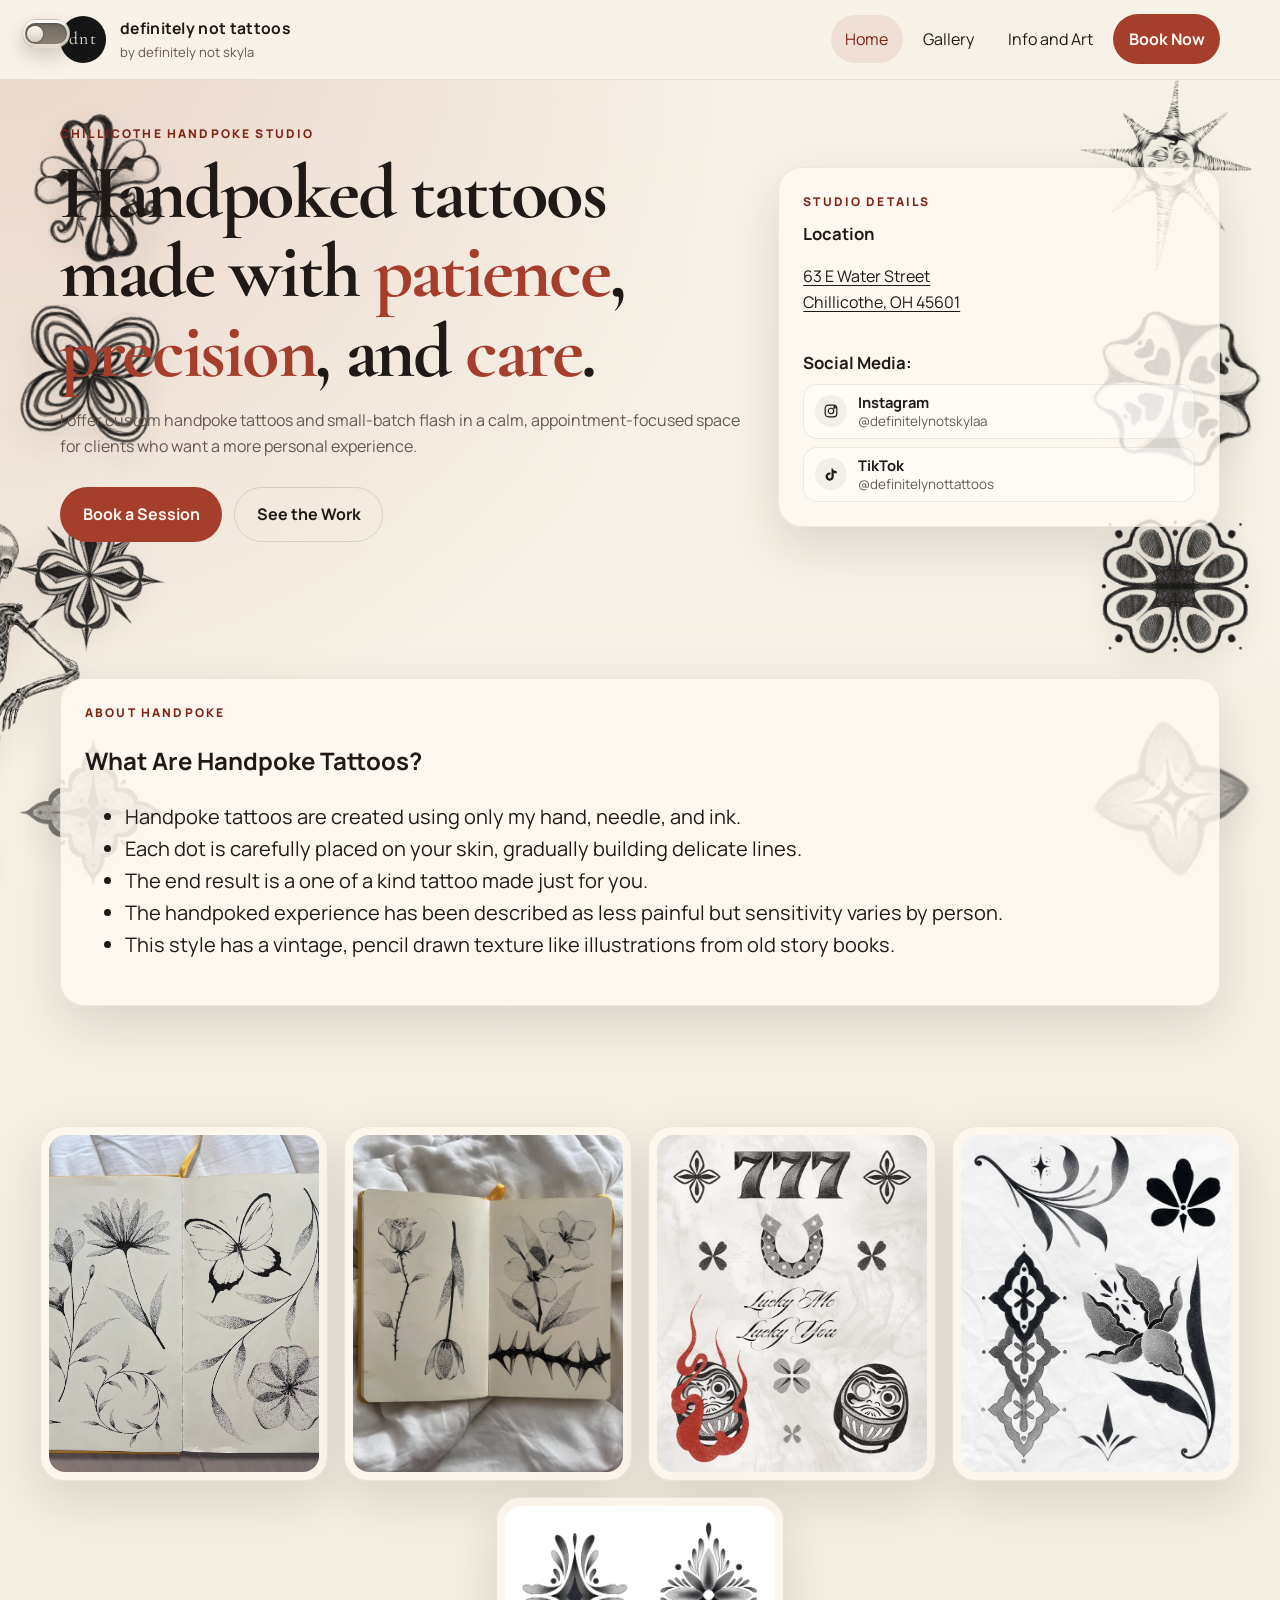
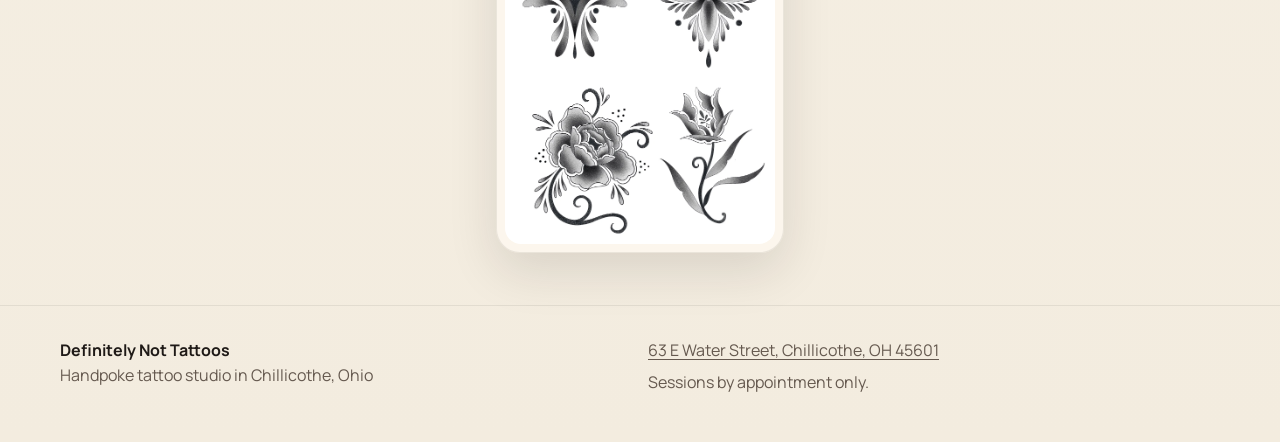
==== commit 20d9f711: "bunny and stickynote stuff" ====
--- a/index.html
+++ b/index.html
@@ -80,10 +80,38 @@
       </button>
     </div>
 
+    <div class="bunny-scene" data-bunny-scene>
+      <button
+        class="bunny-flashlight"
+        type="button"
+        aria-pressed="false"
+        aria-label="Turn flashlight on"
+        data-bunny-flashlight
+      >
+        <img
+          class="bunny-flashlight-image"
+          src="drawings/dark/light-off.png"
+          alt=""
+          data-flashlight-off="drawings/dark/light-off.png"
+          data-flashlight-on="drawings/dark/light-on.png"
+        >
+      </button>
+      <div class="bunny-figure">
+        <img
+          class="bunny-shadow-image"
+          src="drawings/dark/bunny-shadow.png"
+          alt=""
+          aria-hidden="true"
+        >
+        <img class="bunny-image" src="drawings/dark/bunny.png" alt="">
+      </div>
+    </div>
+
     <div class="silly-skyline" aria-hidden="true" data-pause-when-hidden>
-      <span class="sticker sticker-flower">
-        <img class="sticker-image" src="drawings/dark/bunny.png" alt="">
-      </span>
+      <span class="sticker sticky-note">
+        <img class="sticker-image" src="drawings/dark/sticky-note.png" alt="">
+        </span>
+
       <span class="sticker sticker-ufo">
         <img class="sticker-image sticker-ufo-image" data-src="drawings/dark/ufo.png" alt="">
       </span>
--- a/styles.css
+++ b/styles.css
@@ -23,6 +23,9 @@
   --silly-yellow: #d5bb62;
   --page-gutter: 1rem;
   --content-left: max(var(--page-gutter), calc((100vw - var(--max-width)) / 2));
+  --sticker-scale-static: 1;
+  --sticker-scale-mover: 1;
+  --fox-scale: 1;
 }
 
 *,
@@ -165,6 +168,9 @@
 @media (max-width: 1100px) {
   :root {
     --page-gutter: 1.2rem;
+    --sticker-scale-static: 0.9;
+    --sticker-scale-mover: 0.9;
+    --fox-scale: 0.9;
   }
 
   .img-wrapper {
@@ -175,6 +181,9 @@
 @media (max-width: 920px), (max-height: 760px) {
   :root {
     --page-gutter: 1.45rem;
+    --sticker-scale-static: 0.78;
+    --sticker-scale-mover: 0.82;
+    --fox-scale: 0.82;
   }
 
   .img-wrapper {
@@ -186,6 +195,9 @@
 @media (max-width: 760px) {
   :root {
     --page-gutter: 1.8rem;
+    --sticker-scale-static: 0.66;
+    --sticker-scale-mover: 0.72;
+    --fox-scale: 0.72;
   }
 
   .img-wrapper {
@@ -228,6 +240,10 @@
   .light-drawing-clover-5 {
     --x: 5;
     --y: 58;
+  }
+
+  body[data-page="home"]:not(.silly-mode) .light-drawing-clover-5 {
+    --y: 70;
   }
 
   .light-drawing-stuff-1 {
@@ -254,6 +270,9 @@
 @media (max-width: 620px), (max-height: 660px) {
   :root {
     --page-gutter: 2.2rem;
+    --sticker-scale-static: 0.56;
+    --sticker-scale-mover: 0.62;
+    --fox-scale: 0.64;
   }
 
   .img-wrapper {
@@ -283,17 +302,6 @@
 
   .light-drawing {
     --w-max: 7.6rem;
-  }
-}
-
-@media (max-width: 960px) {
-  .flash-layout {
-    grid-template-columns: 1fr;
-  }
-
-  .flash-sheet-panel,
-  .flash-info-card {
-    grid-column: auto;
   }
 }
 
@@ -643,6 +651,78 @@
   display: none;
 }
 
+.sticky-note {
+  position: fixed;
+  z-index: 0;
+  width: 10%;
+  height: 10%;
+  top: 1rem;
+  left: 1rem;
+} 
+
+
+.bunny-scene {
+  display: none;
+}
+
+.bunny-flashlight {
+  flex: 0 0 auto;
+  padding: 0;
+  border: 0;
+  background: none;
+  cursor: pointer;
+  line-height: 0;
+  touch-action: manipulation;
+  align-self: center;
+}
+
+.bunny-flashlight:focus-visible {
+  outline: 2px solid rgba(213, 187, 98, 0.85);
+  outline-offset: 4px;
+  border-radius: 0.35rem;
+}
+
+.bunny-flashlight-image,
+.bunny-image,
+.bunny-shadow-image {
+  display: block;
+  max-width: none;
+  height: auto;
+  pointer-events: none;
+  user-select: none;
+}
+
+.bunny-flashlight-image {
+  width: clamp(4.8rem, 10vw, 6.4rem);
+  transform: rotate(0deg);
+  transform-origin: 36% 64%;
+}
+
+.bunny-figure {
+  position: relative;
+  flex: 0 0 auto;
+  line-height: 0;
+}
+
+.bunny-image {
+  position: relative;
+  z-index: 1;
+  width: clamp(4.2rem, 13vw, 7.4rem);
+}
+
+.bunny-shadow-image {
+  position: absolute;
+  z-index: 0;
+  left: 0%;
+  top: 50%;
+  width: 250%;
+  transform: translateY(-75%);
+  transform-origin: left center;
+  opacity: 0;
+  visibility: hidden;
+  transition: opacity 0.35s ease, visibility 0.35s ease;
+}
+
 .owl-stack {
   display: none;
 }
@@ -759,6 +839,127 @@
   height: 100%;
   object-fit: cover;
   aspect-ratio: 4 / 5;
+}
+
+@media (max-width: 960px) {
+  body[data-page="flash"] .container.flash-layout {
+    width: min(calc(100% - 7.5rem), var(--max-width));
+  }
+
+  .flash-layout {
+    grid-template-columns: 1fr;
+  }
+
+  .flash-heading-block,
+  .flash-info-card,
+  .flash-sheet-panel {
+    grid-column: 1 / -1;
+  }
+
+  .flash-heading-block {
+    order: 1;
+    max-width: none;
+  }
+
+  .flash-info-card {
+    order: 2;
+  }
+
+  .flash-sheet-panel {
+    order: 3;
+  }
+
+  .flash-info-card,
+  .flash-sheet-panel {
+    width: 100%;
+  }
+}
+
+@media (max-width: 620px) {
+  body[data-page="flash"] .container.flash-layout {
+    width: min(calc(100% - 7rem), var(--max-width));
+  }
+}
+
+@media (max-width: 920px) {
+  body:is([data-page="home"], [data-page="gallery"], [data-page="flash"]).silly-mode .sticker-heart {
+    position: fixed !important;
+    right: clamp(0.2rem, 1vw, 0.9rem) !important;
+    left: auto !important;
+    z-index: 2147483647 !important;
+  }
+}
+
+@media (max-width: 760px) {
+  body:is([data-page="home"], [data-page="gallery"], [data-page="flash"]).silly-mode {
+    --bunny-scene-clearance: clamp(4rem, 13vh, 6rem);
+  }
+
+  body:is([data-page="home"], [data-page="gallery"], [data-page="flash"]).silly-mode .bunny-scene {
+    bottom: 1.5rem;
+    left: 0.75rem;
+    gap: 0;
+  }
+
+  body:is([data-page="home"], [data-page="gallery"], [data-page="flash"]).silly-mode .bunny-flashlight {
+    transform: translateY(1.25rem);
+  }
+
+  body:is([data-page="home"], [data-page="gallery"], [data-page="flash"]).silly-mode .bunny-figure {
+    transform: translateY(-3.5rem);
+  }
+
+  body:is([data-page="home"], [data-page="gallery"], [data-page="flash"]).silly-mode main {
+    padding-bottom: 6rem;
+  }
+
+  body:is([data-page="home"], [data-page="gallery"], [data-page="flash"]).silly-mode .bunny-flashlight-image {
+    width: clamp(2.6rem, 16vw, 4.4rem);
+    transform: rotate(0deg) translate(6%, 4%);
+  }
+
+  body:is([data-page="home"], [data-page="gallery"], [data-page="flash"]).silly-mode .bunny-image {
+    width: clamp(3.2rem, 19vw, 5.4rem);
+  }
+
+  body:is([data-page="home"], [data-page="gallery"], [data-page="flash"]).silly-mode .bunny-shadow-image {
+    left: 32%;
+    width: 145%;
+    transform: translateY(-75%);
+  }
+
+  body:is([data-page="home"], [data-page="gallery"], [data-page="flash"]).silly-mode .sticker:not(.sticker-ufo) {
+    position: fixed;
+  }
+
+  body:is([data-page="home"], [data-page="gallery"], [data-page="flash"]).silly-mode .sticker-star {
+    top: clamp(10rem, 30vh, 18rem);
+    left: clamp(0rem, 0.35vw, 0.35rem);
+    right: auto;
+    --sticker-min: 6rem;
+    --sticker-vmin: 16;
+    --sticker-max: 14.2rem;
+  }
+
+  body:is([data-page="home"], [data-page="gallery"], [data-page="flash"]).silly-mode .sticky-note {
+    top: clamp(50rem, 30vh, 18rem);
+    left: clamp(50rem, 0.35vw, 0.35rem);
+    right: auto;
+    --sticker-min: 6rem;
+    --sticker-vmin: 16;
+    --sticker-max: 14.2rem;
+  }
+
+  body:is([data-page="home"], [data-page="gallery"], [data-page="flash"]).silly-mode .sticker-heart {
+    top: clamp(0.2rem, 1.3vh, 0.9rem);
+    position: fixed !important;
+    right: clamp(0.2rem, 1vw, 0.9rem) !important;
+    left: auto !important;
+    z-index: 2147483647 !important;
+    --sticker-min: 11.5rem;
+    --sticker-vmin: 33;
+    --sticker-max: 24rem;
+  }
 }
 
 .info-stack {
@@ -1341,6 +1542,26 @@
   min-height: 9rem;
 }
 
+body[data-page="contact"] .form-row textarea::placeholder,
+body[data-page="contact"] .form-row input::placeholder,
+body[data-page="contact"] .form-row select::placeholder {
+  color: rgba(31, 26, 23, 0.68);
+  opacity: 1;
+}
+
+@media (max-width: 760px) {
+  body[data-page="contact"] .form-row textarea {
+    min-height: 15rem;
+    font-size: 1rem;
+    line-height: 1.42;
+  }
+
+  body[data-page="contact"] .form-row textarea::placeholder {
+    font-size: 0.98rem;
+    line-height: 1.42;
+  }
+}
+
 .field-note,
 .form-status {
   margin: 0;
@@ -1607,8 +1828,41 @@
   height: auto;
   overflow: clip;
   pointer-events: none;
-  z-index: 0;
   background: none;
+}
+
+body:is([data-page="home"], [data-page="gallery"], [data-page="flash"]).silly-mode {
+  --bunny-scene-clearance: clamp(5.5rem, 16vh, 8rem);
+}
+
+body:is([data-page="home"], [data-page="gallery"], [data-page="flash"]).silly-mode .bunny-scene {
+  display: flex;
+  align-items: flex-end;
+  gap: clamp(0.05rem, 0.6vw, 0.35rem);
+  position: fixed;
+  bottom: 2.5rem;
+  left: 1.5rem;
+  top: auto;
+  z-index: 3;
+  pointer-events: auto;
+}
+
+body:is([data-page="home"], [data-page="gallery"], [data-page="flash"]).silly-mode .bunny-flashlight {
+  transform: translateY(2rem);
+}
+
+body:is([data-page="home"], [data-page="gallery"], [data-page="flash"]).silly-mode .bunny-figure {
+  transform: translateY(-5rem);
+}
+
+body:is([data-page="home"], [data-page="gallery"], [data-page="flash"]).silly-mode .bunny-scene.is-lit .bunny-shadow-image {
+  opacity: 1;
+  visibility: visible;
+}
+
+body:is([data-page="home"], [data-page="gallery"], [data-page="flash"]).silly-mode .sticker:not(.sticker-ufo) {
+  position: fixed;
+  z-index: 1;
 }
 
 body:is([data-page="home"], [data-page="flash"]).silly-mode .sticker-ufo {
@@ -1622,6 +1876,8 @@
 body[data-page="gallery"].silly-mode .fox-walker,
 body[data-page="flash"].silly-mode .fox-walker {
   display: block;
+  position: fixed !important;
+  z-index: 2147483647 !important;
 }
 
 body:is([data-page="home"], [data-page="flash"]).silly-mode .owl-stack {
@@ -1631,11 +1887,13 @@
 body:is([data-page="home"], [data-page="gallery"], [data-page="flash"]).silly-mode main {
   position: relative;
   overflow: visible;
+  padding-bottom: 9rem;
 }
 
 body[data-page="home"] main {
   position: relative;
 }
+
 
 body[data-page="home"].silly-mode .hero,
 body[data-page="home"].silly-mode .scroll-gallery-section,
@@ -1773,9 +2031,6 @@
   z-index: 2;
 }
 
-body[data-page="gallery"].silly-mode .page-hero {
-  padding-top: 5.1rem;
-}
 
 body[data-page="gallery"].silly-mode .gallery-planet-orbit {
   display: none;
@@ -1873,6 +2128,13 @@
   color: #f7efff;
 }
 
+body[data-page="contact"].silly-mode .form-row textarea::placeholder,
+body[data-page="contact"].silly-mode .form-row input::placeholder,
+body[data-page="contact"].silly-mode .form-row select::placeholder {
+  color: rgba(246, 239, 255, 0.78);
+  opacity: 1;
+}
+
 body[data-page="contact"].silly-mode .form-status {
   color: #ffe4a8;
 }
@@ -1923,8 +2185,16 @@
   display: inline-flex;
   align-items: center;
   justify-content: center;
-  width: clamp(var(--sticker-min, 5.5rem), calc(var(--sticker-vmin, 16) * 1vmin), var(--sticker-max, 14rem));
-  height: clamp(var(--sticker-min, 5.5rem), calc(var(--sticker-vmin, 16) * 1vmin), var(--sticker-max, 14rem));
+  width: clamp(
+    calc(var(--sticker-min, 5.5rem) * var(--sticker-scale, 1)),
+    calc(var(--sticker-vmin, 16) * 1vmin * var(--sticker-scale, 1)),
+    calc(var(--sticker-max, 14rem) * var(--sticker-scale, 1))
+  );
+  height: clamp(
+    calc(var(--sticker-min, 5.5rem) * var(--sticker-scale, 1)),
+    calc(var(--sticker-vmin, 16) * 1vmin * var(--sticker-scale, 1)),
+    calc(var(--sticker-max, 14rem) * var(--sticker-scale, 1))
+  );
   filter: drop-shadow(0 5px 10px rgba(0, 0, 0, 0.42));
   animation: sticker-float 4.2s ease-in-out infinite;
   opacity: 0.78;
@@ -1944,13 +2214,21 @@
 
 .fox-walker {
   display: none;
-  position: absolute;
+  position: fixed;
   left: 0;
   top: 0;
-  width: clamp(5.2rem, 9vw, 7.4rem);
-  height: clamp(5.2rem, 9vw, 7.4rem);
+  width: clamp(
+    calc(5.2rem * var(--fox-scale, 1)),
+    calc(9vw * var(--fox-scale, 1)),
+    calc(7.4rem * var(--fox-scale, 1))
+  );
+  height: clamp(
+    calc(5.2rem * var(--fox-scale, 1)),
+    calc(9vw * var(--fox-scale, 1)),
+    calc(7.4rem * var(--fox-scale, 1))
+  );
   pointer-events: none;
-  z-index: -2;
+  z-index: 2147483647;
   transform: translate3d(-200px, -200px, 0);
   will-change: transform;
 }
@@ -1976,12 +2254,14 @@
 }
 
 .sticker-flower {
-  left: clamp(2%, 4vw, 6%);
+  position: fixed;
+  left: clamp(0.25rem, 1.2vw, 1rem);
   top: auto;
-  bottom: clamp(0.8rem, 3.5svh, 2.6rem);
+  bottom: clamp(0.25rem, 1.6vh, 1.2rem);
   --sticker-min: 5rem;
   --sticker-vmin: 13;
   --sticker-max: 9.6rem;
+  --sticker-scale: var(--sticker-scale-static);
 }
 
 .sticker-ufo {
@@ -1990,6 +2270,8 @@
   --sticker-min: 8rem;
   --sticker-vmin: 20;
   --sticker-max: 16rem;
+  --sticker-scale: var(--sticker-scale-mover);
+  z-index: 2147483647;
   animation-duration: 4.6s;
   transition:
     top 2.4s ease-in-out,
@@ -2000,31 +2282,46 @@
 
 .sticker-star {
   position: fixed;
-  left: clamp(6%, 9vw, 13%);
-  top: clamp(8rem, 30svh, 20rem);
+  left: clamp(0.2rem, 1vw, 0.9rem);
+  top: clamp(25.8rem, 21vh, 13rem);
   --sticker-min: 6.4rem;
   --sticker-vmin: 17;
   --sticker-max: 15rem;
+  --sticker-scale: var(--sticker-scale-static);
   animation-duration: 3.8s;
+}
+
+
+.sticky-note {
+  position: fixed;
+  left: clamp(10.2rem, 1vw, 0.9rem);
+  top: clamp(0rem, 21vh, 10rem);
+  --sticker-min: 6.4rem;
+  --sticker-vmin: 17;
+  --sticker-max: 15rem;
+  --sticker-scale: var(--sticker-scale-static);
 }
 
 .sticker-heart {
   position: fixed;
-  right: clamp(1%, 3.5vw, 5%);
-  top: -35vh;
-  --sticker-min: 25.6rem;
-  --sticker-vmin: 76;
-  --sticker-max: 58rem;
+  right: clamp(0.2rem, 1vw, 0.9rem);
+  top: clamp(0.2rem, 1.3vh, 0.9rem);
+  --sticker-min: 10rem;
+  --sticker-vmin: 29;
+  --sticker-max: 22rem;
+  --sticker-scale: var(--sticker-scale-static);
   animation-duration: 4.8s;
 }
 
 .sticker-sparkle {
   position: fixed;
-  right: clamp(2%, 5vw, 6%);
-  top: clamp(24rem, 72svh, 44rem);
+  right: clamp(0.25rem, 1.2vw, 1rem);
+  top: auto;
+  bottom: clamp(0.25rem, 1.8vh, 1.35rem);
   --sticker-min: 8.8rem;
   --sticker-vmin: 22;
   --sticker-max: 18.5rem;
+  --sticker-scale: var(--sticker-scale-static);
   animation-duration: 4s;
 }
 
@@ -2366,6 +2663,10 @@
   color: #f7efff;
 }
 
+body.silly-mode .nav-toggle span:not(.sr-only) {
+  background: #fff;
+}
+
 body.silly-mode .site-nav .button,
 body.silly-mode .site-nav .button:hover,
 body.silly-mode .site-nav .button:focus-visible {
@@ -2373,3 +2674,51 @@
   border-color: rgba(239, 231, 255, 0.2);
   color: #fff;
 }
+
+/* Lightbox styles - scoped, won't affect existing elements */
+.lightbox-clickable {
+  cursor: zoom-in;
+  transition: opacity 0.2s ease;
+}
+@media (hover: hover) {
+  .lightbox-clickable:hover {
+    opacity: 0.9;
+  }
+}
+
+.lightbox-overlay {
+  display: none;
+  position: fixed;
+  top: 0;
+  left: 0;
+  width: 100%;
+  height: 100%;
+  background: rgba(0, 0, 0, 0.85);
+  z-index: 9999;
+  justify-content: center;
+  align-items: center;
+  cursor: zoom-out;
+  padding: 20px;
+  box-sizing: border-box;
+}
+.lightbox-overlay.active {
+  display: flex;
+}
+.lightbox-overlay img {
+  max-width: 90%;
+  max-height: 90%;
+  object-fit: contain;
+  border-radius: 4px;
+  box-shadow: 0 10px 40px rgba(0, 0, 0, 0.5);
+}
+.lightbox-close {
+  position: absolute;
+  top: 20px;
+  right: 30px;
+  color: #fff;
+  font-size: 40px;
+  font-weight: 300;
+  cursor: pointer;
+  line-height: 1;
+}
+
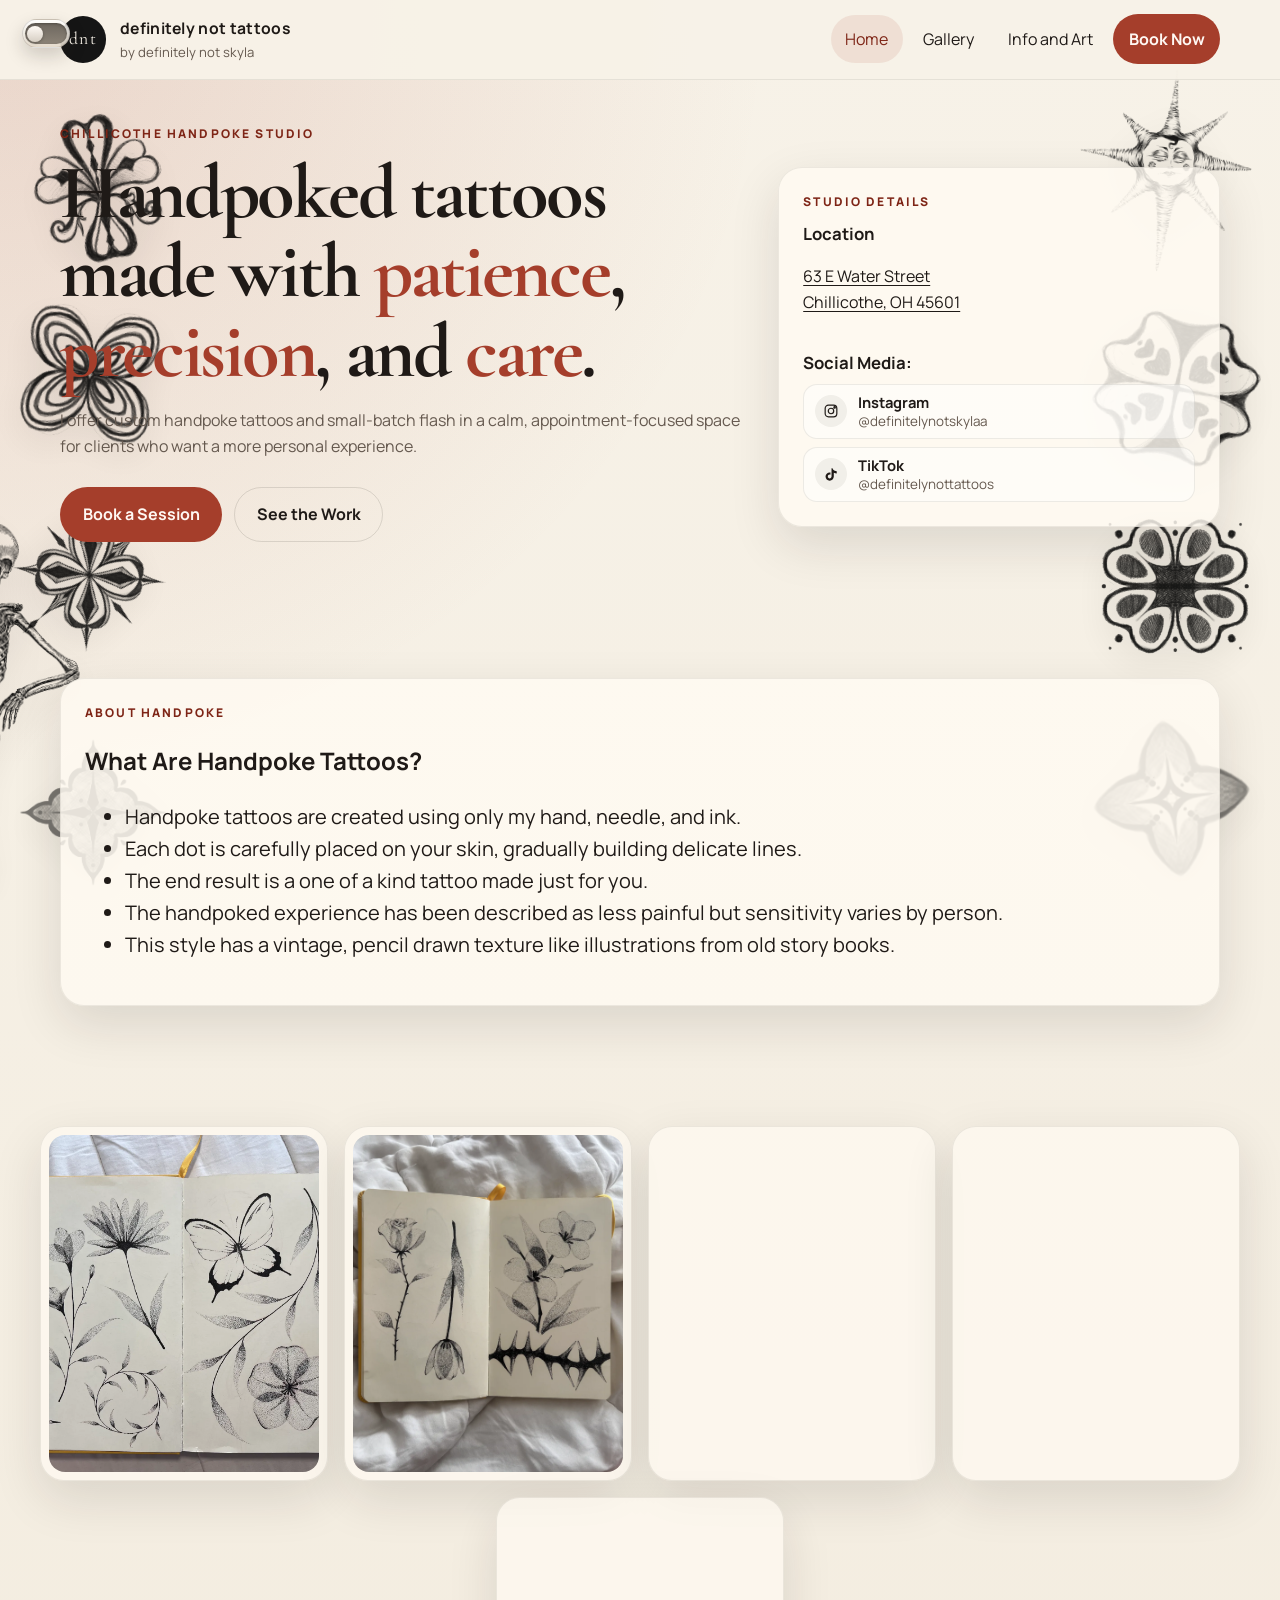
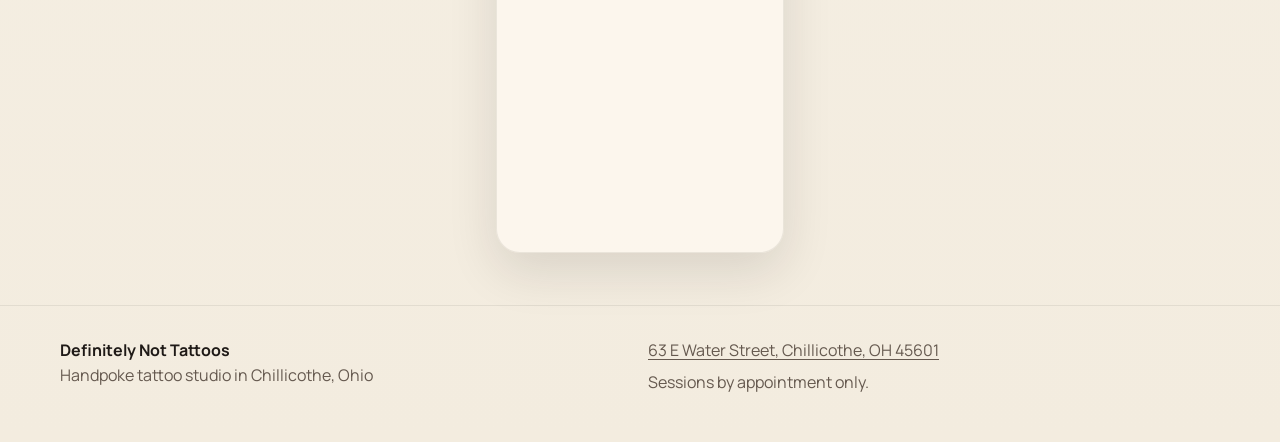
==== commit cf60b85d: "bunny and stickynote stuff mobile" ====
--- a/index.html
+++ b/index.html
@@ -78,33 +78,6 @@
       <button class="owl-dragger" type="button" data-owl-dragger aria-label="Drag owl away">
         <span class="owl-image" aria-hidden="true"></span>
       </button>
-    </div>
-
-    <div class="bunny-scene" data-bunny-scene>
-      <button
-        class="bunny-flashlight"
-        type="button"
-        aria-pressed="false"
-        aria-label="Turn flashlight on"
-        data-bunny-flashlight
-      >
-        <img
-          class="bunny-flashlight-image"
-          src="drawings/dark/light-off.png"
-          alt=""
-          data-flashlight-off="drawings/dark/light-off.png"
-          data-flashlight-on="drawings/dark/light-on.png"
-        >
-      </button>
-      <div class="bunny-figure">
-        <img
-          class="bunny-shadow-image"
-          src="drawings/dark/bunny-shadow.png"
-          alt=""
-          aria-hidden="true"
-        >
-        <img class="bunny-image" src="drawings/dark/bunny.png" alt="">
-      </div>
     </div>
 
     <div class="silly-skyline" aria-hidden="true" data-pause-when-hidden>
@@ -234,6 +207,33 @@
         <div class="scroll-gallery-track" data-scroll-gallery></div>
       </div>
     </section>
+
+    <div class="bunny-scene" data-bunny-scene>
+      <button
+        class="bunny-flashlight"
+        type="button"
+        aria-pressed="false"
+        aria-label="Turn flashlight on"
+        data-bunny-flashlight
+      >
+        <img
+          class="bunny-flashlight-image"
+          src="drawings/dark/light-off.png"
+          alt=""
+          data-flashlight-off="drawings/dark/light-off.png"
+          data-flashlight-on="drawings/dark/light-on.png"
+        >
+      </button>
+      <div class="bunny-figure">
+        <img
+          class="bunny-shadow-image"
+          src="drawings/dark/bunny-shadow.png"
+          alt=""
+          aria-hidden="true"
+        >
+        <img class="bunny-image" src="drawings/dark/bunny.png" alt="">
+      </div>
+    </div>
   </main>
 
   <footer class="site-footer">
--- a/styles.css
+++ b/styles.css
@@ -896,21 +896,25 @@
   }
 
   body:is([data-page="home"], [data-page="gallery"], [data-page="flash"]).silly-mode .bunny-scene {
-    bottom: 1.5rem;
-    left: 0.75rem;
-    gap: 0;
+    position: static;
+    bottom: auto;
+    left: auto;
+    justify-content: center;
+    width: 100%;
+    padding: 2rem 0 1.5rem;
+    gap: 1rem;
   }
 
   body:is([data-page="home"], [data-page="gallery"], [data-page="flash"]).silly-mode .bunny-flashlight {
-    transform: translateY(1.25rem);
+    transform: none;
   }
 
   body:is([data-page="home"], [data-page="gallery"], [data-page="flash"]).silly-mode .bunny-figure {
-    transform: translateY(-3.5rem);
+    transform: none;
   }
 
   body:is([data-page="home"], [data-page="gallery"], [data-page="flash"]).silly-mode main {
-    padding-bottom: 6rem;
+    padding-bottom: 0;
   }
 
   body:is([data-page="home"], [data-page="gallery"], [data-page="flash"]).silly-mode .bunny-flashlight-image {
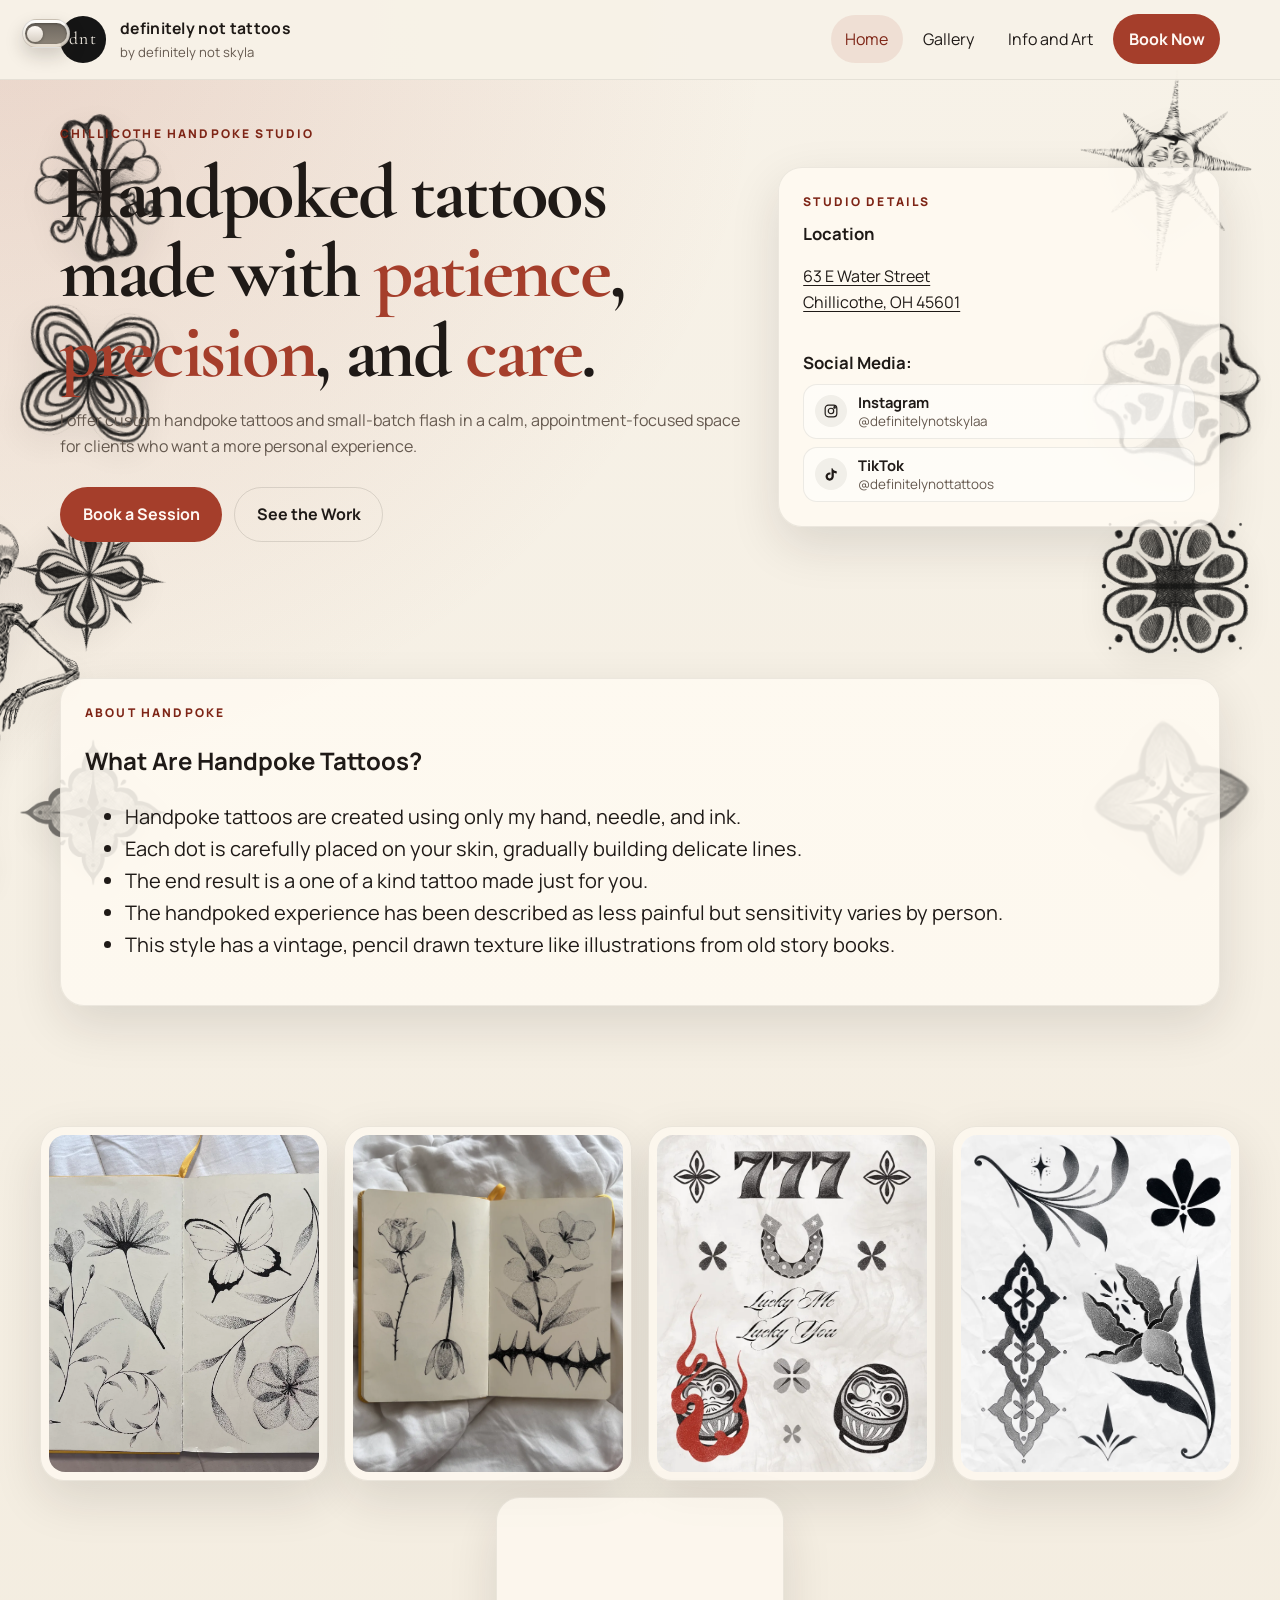
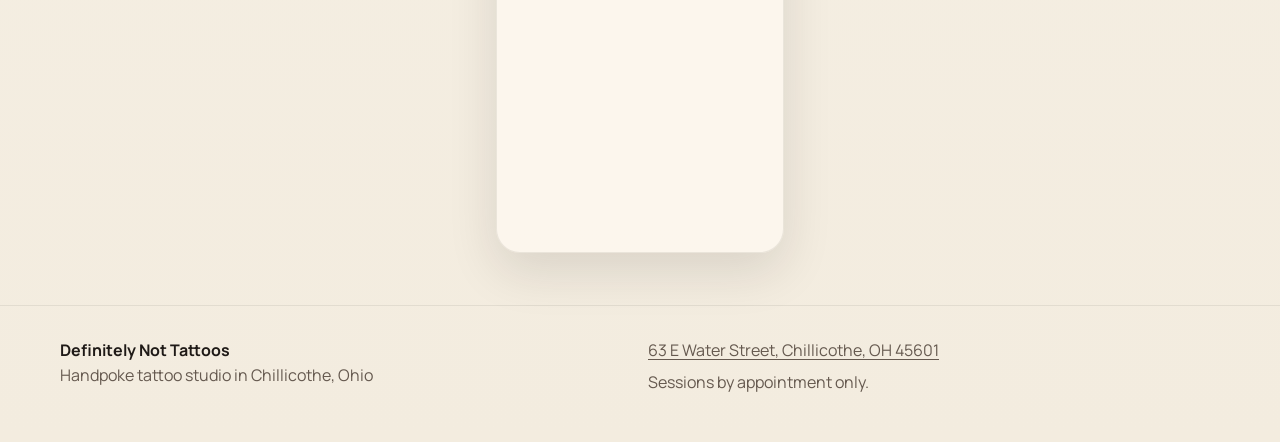
==== commit 85076bfd: "sticky fix and size change for bunny" ====
--- a/index.html
+++ b/index.html
@@ -208,33 +208,34 @@
       </div>
     </section>
 
-    <div class="bunny-scene" data-bunny-scene>
-      <button
-        class="bunny-flashlight"
-        type="button"
-        aria-pressed="false"
-        aria-label="Turn flashlight on"
-        data-bunny-flashlight
+  </main>
+
+  <div class="bunny-scene" data-bunny-scene>
+    <button
+      class="bunny-flashlight"
+      type="button"
+      aria-pressed="false"
+      aria-label="Turn flashlight on"
+      data-bunny-flashlight
+    >
+      <img
+        class="bunny-flashlight-image"
+        src="drawings/dark/light-off.png"
+        alt=""
+        data-flashlight-off="drawings/dark/light-off.png"
+        data-flashlight-on="drawings/dark/light-on.png"
       >
-        <img
-          class="bunny-flashlight-image"
-          src="drawings/dark/light-off.png"
-          alt=""
-          data-flashlight-off="drawings/dark/light-off.png"
-          data-flashlight-on="drawings/dark/light-on.png"
-        >
-      </button>
-      <div class="bunny-figure">
-        <img
-          class="bunny-shadow-image"
-          src="drawings/dark/bunny-shadow.png"
-          alt=""
-          aria-hidden="true"
-        >
-        <img class="bunny-image" src="drawings/dark/bunny.png" alt="">
-      </div>
-    </div>
-  </main>
+    </button>
+    <div class="bunny-figure">
+      <img
+        class="bunny-shadow-image"
+        src="drawings/dark/bunny-shadow.png"
+        alt=""
+        aria-hidden="true"
+      >
+      <img class="bunny-image" src="drawings/dark/bunny.png" alt="">
+    </div>
+  </div>
 
   <footer class="site-footer">
     <div class="container footer-grid">
--- a/styles.css
+++ b/styles.css
@@ -896,21 +896,23 @@
   }
 
   body:is([data-page="home"], [data-page="gallery"], [data-page="flash"]).silly-mode .bunny-scene {
+    display: flex;
+    align-items: flex-end;
     position: static;
     bottom: auto;
     left: auto;
     justify-content: center;
     width: 100%;
-    padding: 2rem 0 1.5rem;
+    padding: 6.5rem 0 3rem;
     gap: 1rem;
   }
 
   body:is([data-page="home"], [data-page="gallery"], [data-page="flash"]).silly-mode .bunny-flashlight {
-    transform: none;
+    transform: translateY(2.5rem);
   }
 
   body:is([data-page="home"], [data-page="gallery"], [data-page="flash"]).silly-mode .bunny-figure {
-    transform: none;
+    transform: translateY(-6rem);
   }
 
   body:is([data-page="home"], [data-page="gallery"], [data-page="flash"]).silly-mode main {
@@ -918,17 +920,17 @@
   }
 
   body:is([data-page="home"], [data-page="gallery"], [data-page="flash"]).silly-mode .bunny-flashlight-image {
-    width: clamp(2.6rem, 16vw, 4.4rem);
+    width: clamp(5.2rem, 32vw, 8.8rem);
     transform: rotate(0deg) translate(6%, 4%);
   }
 
   body:is([data-page="home"], [data-page="gallery"], [data-page="flash"]).silly-mode .bunny-image {
-    width: clamp(3.2rem, 19vw, 5.4rem);
+    width: clamp(6.4rem, 38vw, 10.8rem);
   }
 
   body:is([data-page="home"], [data-page="gallery"], [data-page="flash"]).silly-mode .bunny-shadow-image {
     left: 32%;
-    width: 145%;
+    width: 290%;
     transform: translateY(-75%);
   }
 
@@ -946,8 +948,8 @@
   }
 
   body:is([data-page="home"], [data-page="gallery"], [data-page="flash"]).silly-mode .sticky-note {
-    top: clamp(50rem, 30vh, 18rem);
-    left: clamp(50rem, 0.35vw, 0.35rem);
+    top: 1rem;
+    left: 1rem;
     right: auto;
     --sticker-min: 6rem;
     --sticker-vmin: 16;
@@ -1839,24 +1841,39 @@
   --bunny-scene-clearance: clamp(5.5rem, 16vh, 8rem);
 }
 
-body:is([data-page="home"], [data-page="gallery"], [data-page="flash"]).silly-mode .bunny-scene {
-  display: flex;
-  align-items: flex-end;
-  gap: clamp(0.05rem, 0.6vw, 0.35rem);
-  position: fixed;
-  bottom: 2.5rem;
-  left: 1.5rem;
-  top: auto;
-  z-index: 3;
-  pointer-events: auto;
-}
-
-body:is([data-page="home"], [data-page="gallery"], [data-page="flash"]).silly-mode .bunny-flashlight {
-  transform: translateY(2rem);
-}
-
-body:is([data-page="home"], [data-page="gallery"], [data-page="flash"]).silly-mode .bunny-figure {
-  transform: translateY(-5rem);
+@media (min-width: 761px) {
+  body:is([data-page="home"], [data-page="gallery"], [data-page="flash"]).silly-mode .bunny-scene {
+    display: flex;
+    align-items: flex-end;
+    gap: clamp(0.05rem, 0.6vw, 0.35rem);
+    position: fixed;
+    bottom: 2.5rem;
+    left: 1.5rem;
+    top: auto;
+    z-index: 0;
+    pointer-events: auto;
+  }
+
+  body:is([data-page="home"], [data-page="gallery"], [data-page="flash"]).silly-mode .bunny-flashlight {
+    transform: translateY(2rem);
+  }
+
+  body:is([data-page="home"], [data-page="gallery"], [data-page="flash"]).silly-mode .bunny-figure {
+    transform: translateY(-5rem);
+  }
+
+  body:is([data-page="home"], [data-page="gallery"], [data-page="flash"]).silly-mode main {
+    pointer-events: none;
+  }
+
+  body:is([data-page="home"], [data-page="gallery"], [data-page="flash"]).silly-mode main a,
+  body:is([data-page="home"], [data-page="gallery"], [data-page="flash"]).silly-mode main button,
+  body:is([data-page="home"], [data-page="gallery"], [data-page="flash"]).silly-mode main input,
+  body:is([data-page="home"], [data-page="gallery"], [data-page="flash"]).silly-mode main select,
+  body:is([data-page="home"], [data-page="gallery"], [data-page="flash"]).silly-mode main textarea,
+  body:is([data-page="home"], [data-page="gallery"], [data-page="flash"]).silly-mode main label {
+    pointer-events: auto;
+  }
 }
 
 body:is([data-page="home"], [data-page="gallery"], [data-page="flash"]).silly-mode .bunny-scene.is-lit .bunny-shadow-image {
@@ -1890,6 +1907,7 @@
 
 body:is([data-page="home"], [data-page="gallery"], [data-page="flash"]).silly-mode main {
   position: relative;
+  z-index: 1;
   overflow: visible;
   padding-bottom: 9rem;
 }
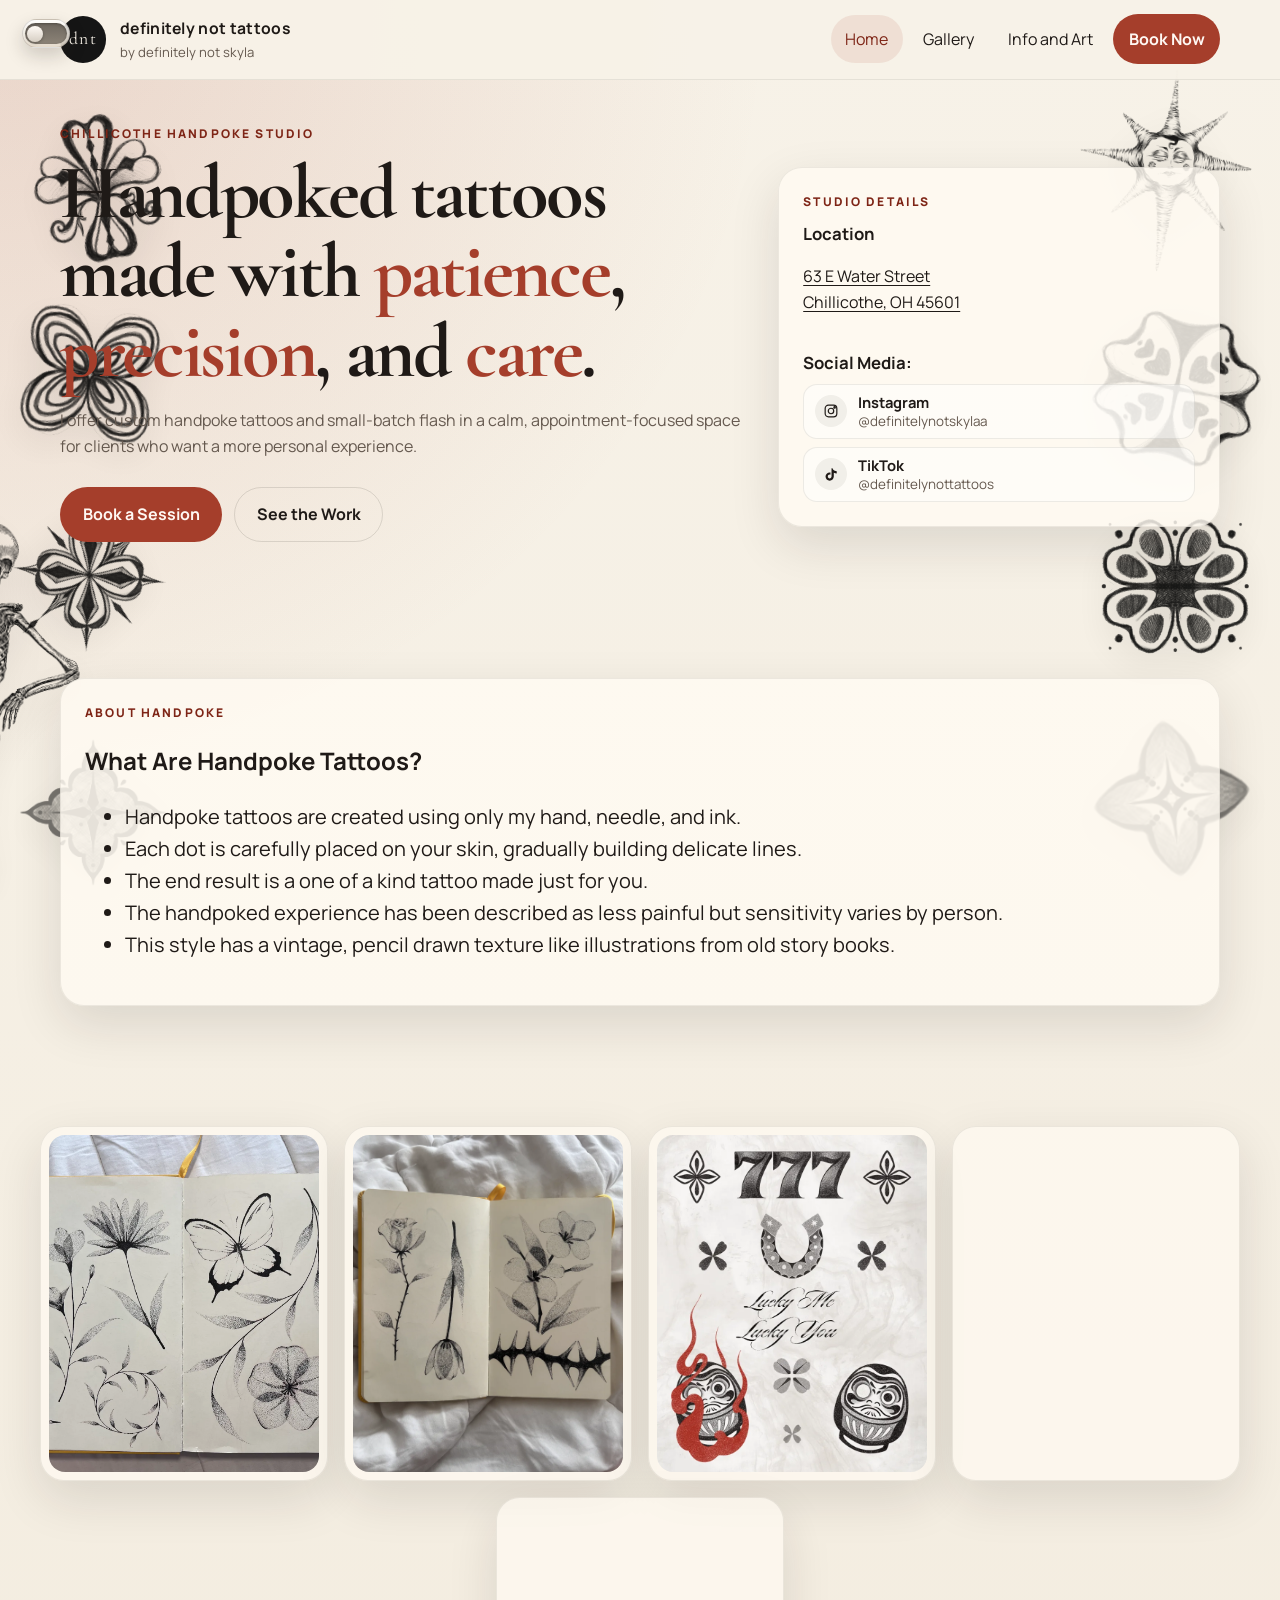
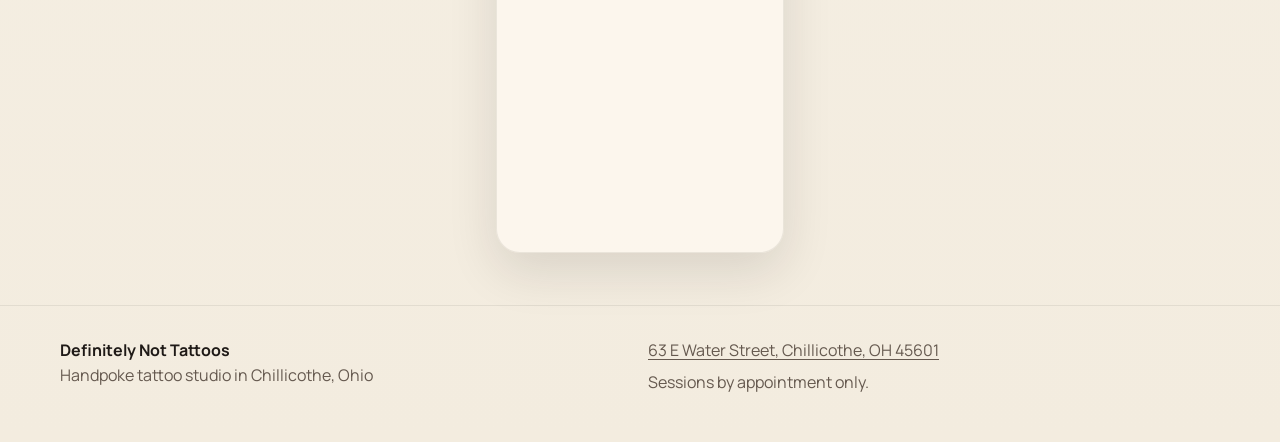
==== commit df24c5b3: "scroll fix and move stickers down on moib" ====
--- a/index.html
+++ b/index.html
@@ -208,34 +208,33 @@
       </div>
     </section>
 
+    <div class="bunny-scene" data-bunny-scene>
+      <button
+        class="bunny-flashlight"
+        type="button"
+        aria-pressed="false"
+        aria-label="Turn flashlight on"
+        data-bunny-flashlight
+      >
+        <img
+          class="bunny-flashlight-image"
+          src="drawings/dark/light-off.png"
+          alt=""
+          data-flashlight-off="drawings/dark/light-off.png"
+          data-flashlight-on="drawings/dark/light-on.png"
+        >
+      </button>
+      <div class="bunny-figure">
+        <img
+          class="bunny-shadow-image"
+          src="drawings/dark/bunny-shadow.png"
+          alt=""
+          aria-hidden="true"
+        >
+        <img class="bunny-image" src="drawings/dark/bunny.png" alt="">
+      </div>
+    </div>
   </main>
-
-  <div class="bunny-scene" data-bunny-scene>
-    <button
-      class="bunny-flashlight"
-      type="button"
-      aria-pressed="false"
-      aria-label="Turn flashlight on"
-      data-bunny-flashlight
-    >
-      <img
-        class="bunny-flashlight-image"
-        src="drawings/dark/light-off.png"
-        alt=""
-        data-flashlight-off="drawings/dark/light-off.png"
-        data-flashlight-on="drawings/dark/light-on.png"
-      >
-    </button>
-    <div class="bunny-figure">
-      <img
-        class="bunny-shadow-image"
-        src="drawings/dark/bunny-shadow.png"
-        alt=""
-        aria-hidden="true"
-      >
-      <img class="bunny-image" src="drawings/dark/bunny.png" alt="">
-    </div>
-  </div>
 
   <footer class="site-footer">
     <div class="container footer-grid">
--- a/styles.css
+++ b/styles.css
@@ -939,7 +939,7 @@
   }
 
   body:is([data-page="home"], [data-page="gallery"], [data-page="flash"]).silly-mode .sticker-star {
-    top: clamp(10rem, 30vh, 18rem);
+    top: clamp(18rem, 42vh, 26rem);
     left: clamp(0rem, 0.35vw, 0.35rem);
     right: auto;
     --sticker-min: 6rem;
@@ -948,7 +948,7 @@
   }
 
   body:is([data-page="home"], [data-page="gallery"], [data-page="flash"]).silly-mode .sticky-note {
-    top: 1rem;
+    top: 5.5rem;
     left: 1rem;
     right: auto;
     --sticker-min: 6rem;
@@ -957,7 +957,7 @@
   }
 
   body:is([data-page="home"], [data-page="gallery"], [data-page="flash"]).silly-mode .sticker-heart {
-    top: clamp(0.2rem, 1.3vh, 0.9rem);
+    top: 5.5rem;
     position: fixed !important;
     right: clamp(0.2rem, 1vw, 0.9rem) !important;
     left: auto !important;
